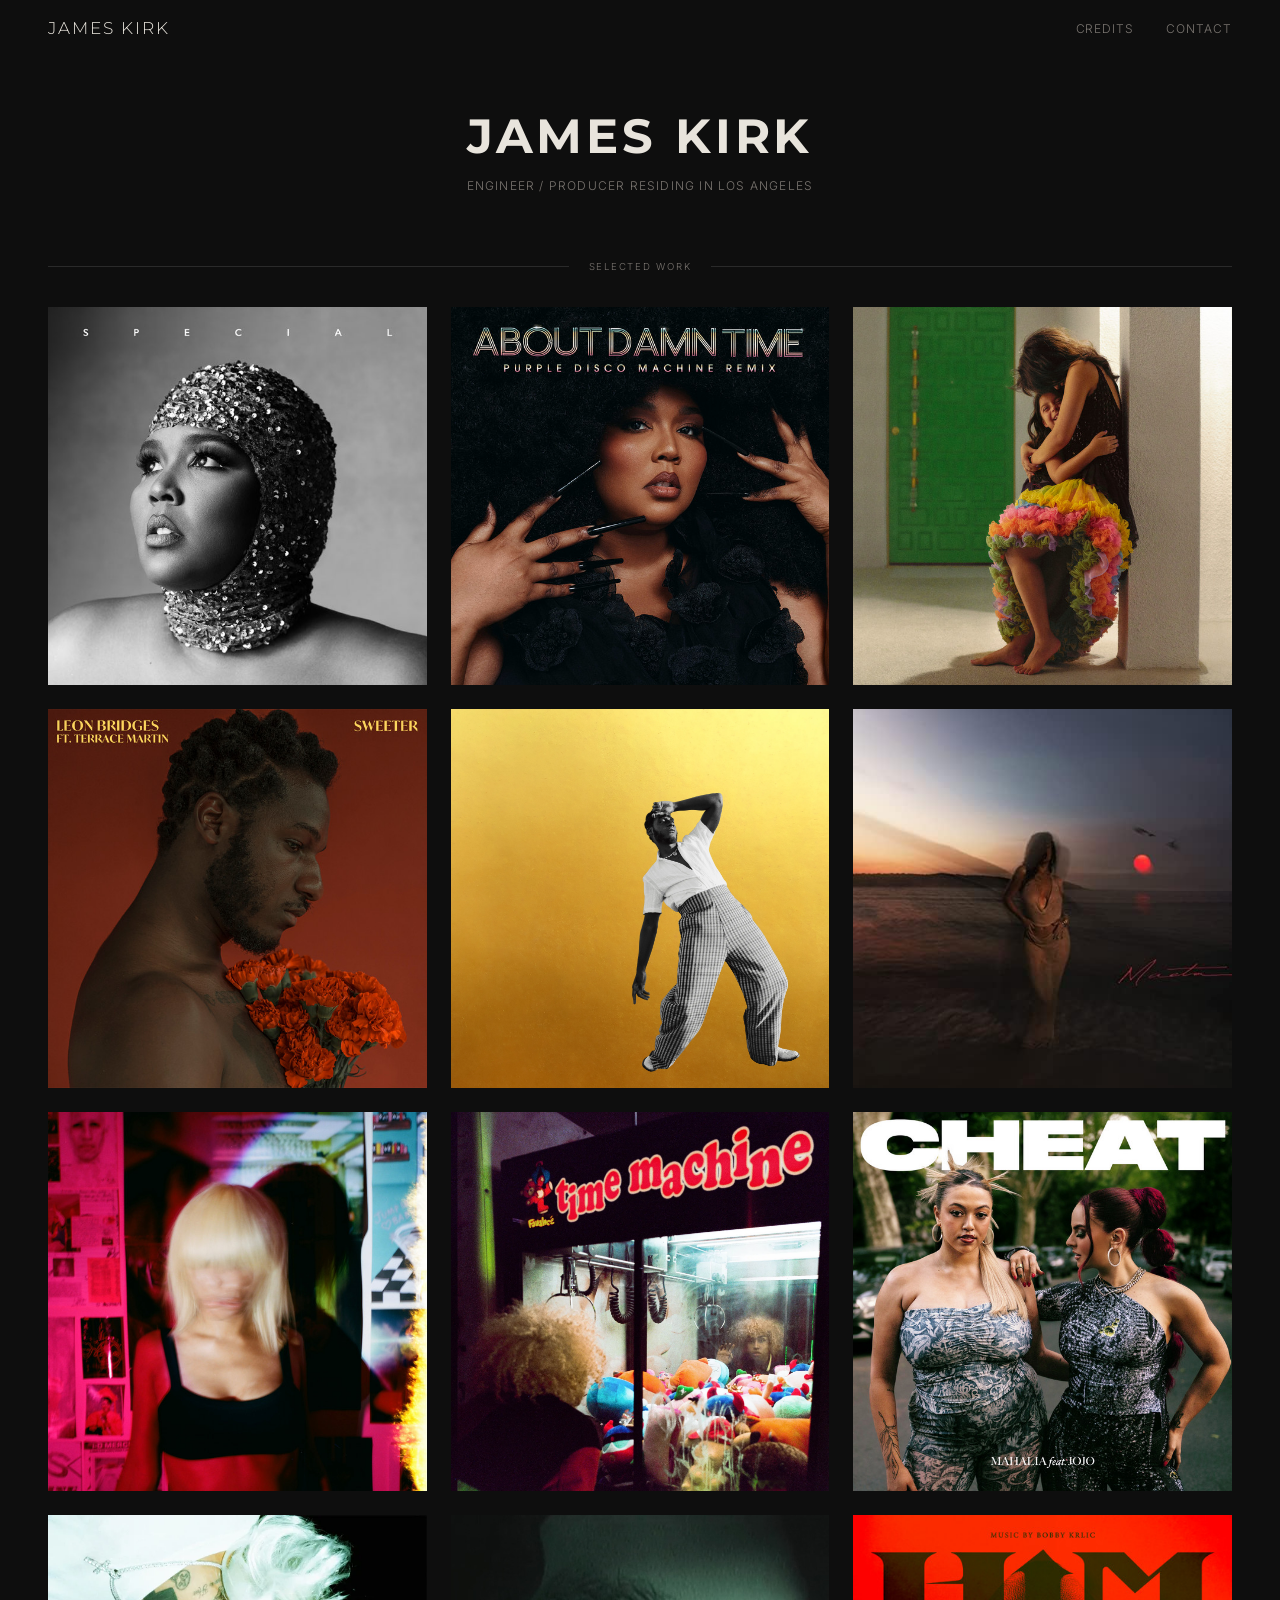
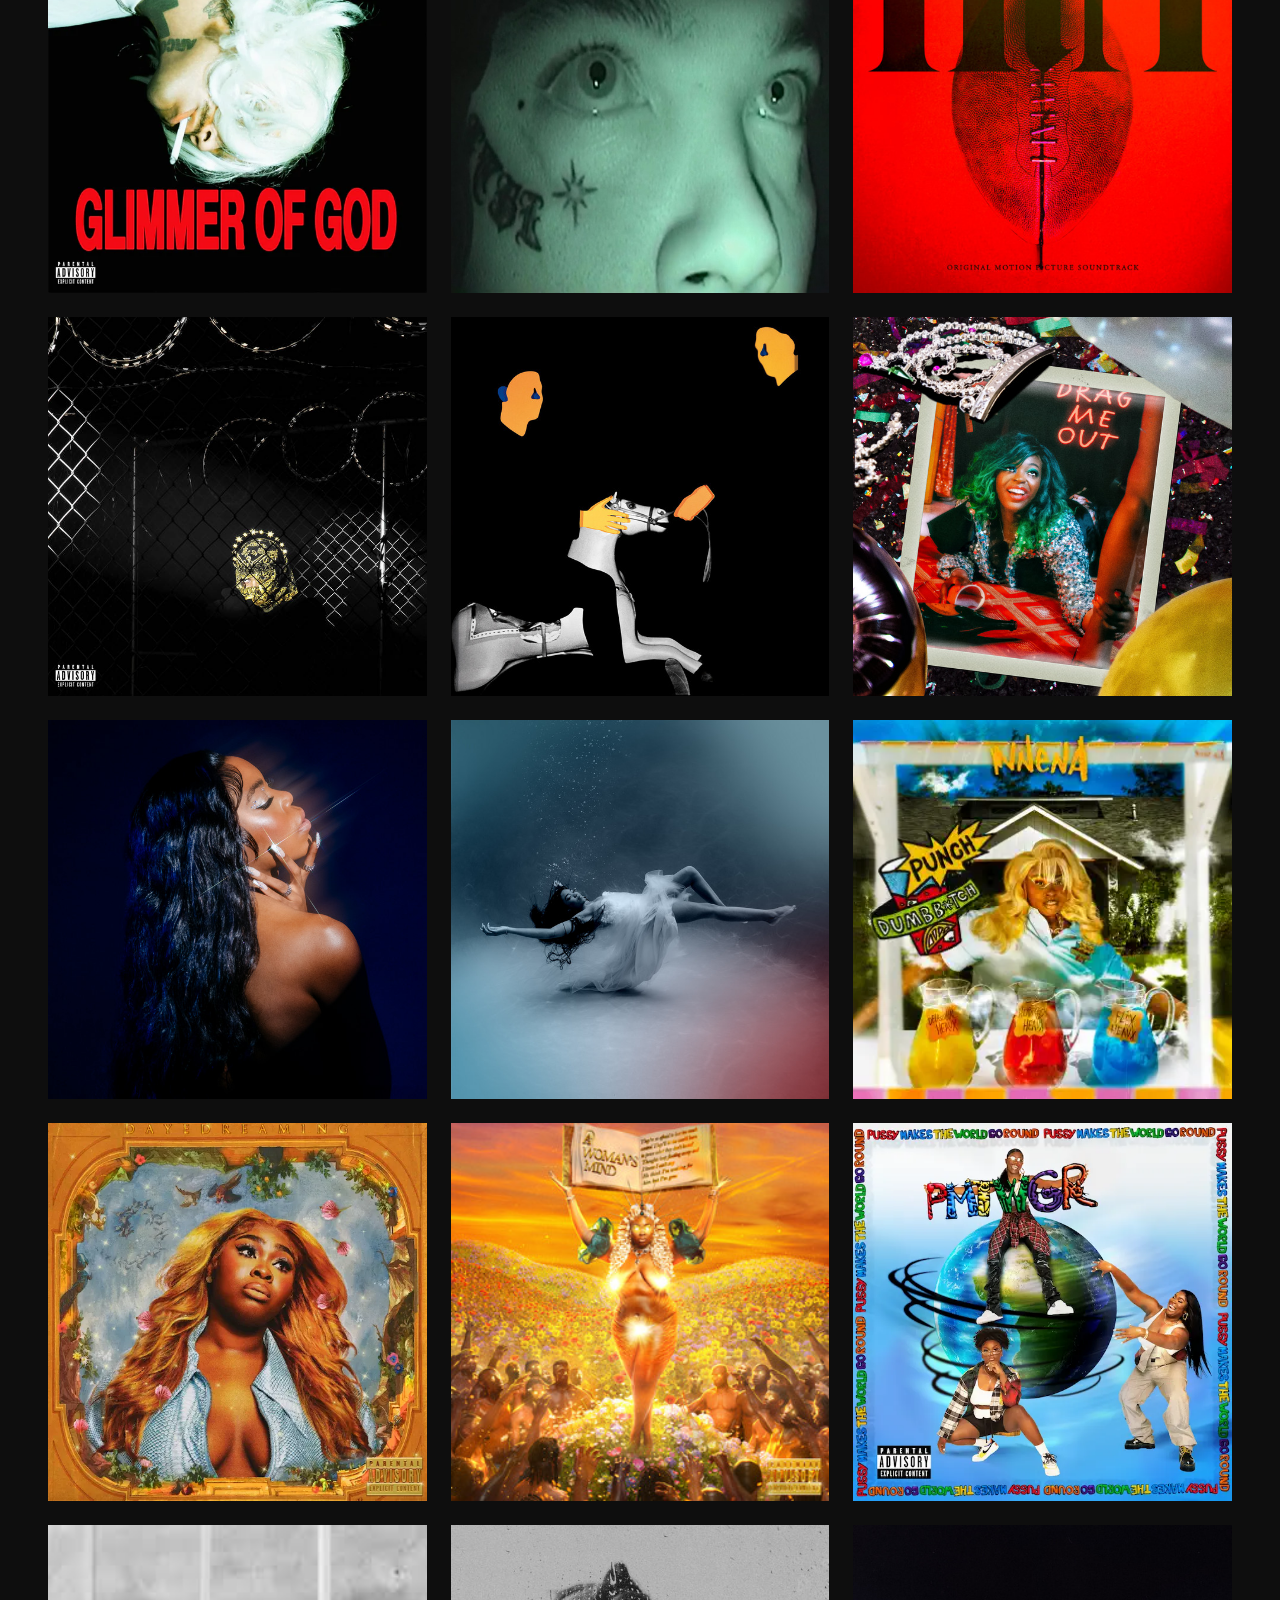
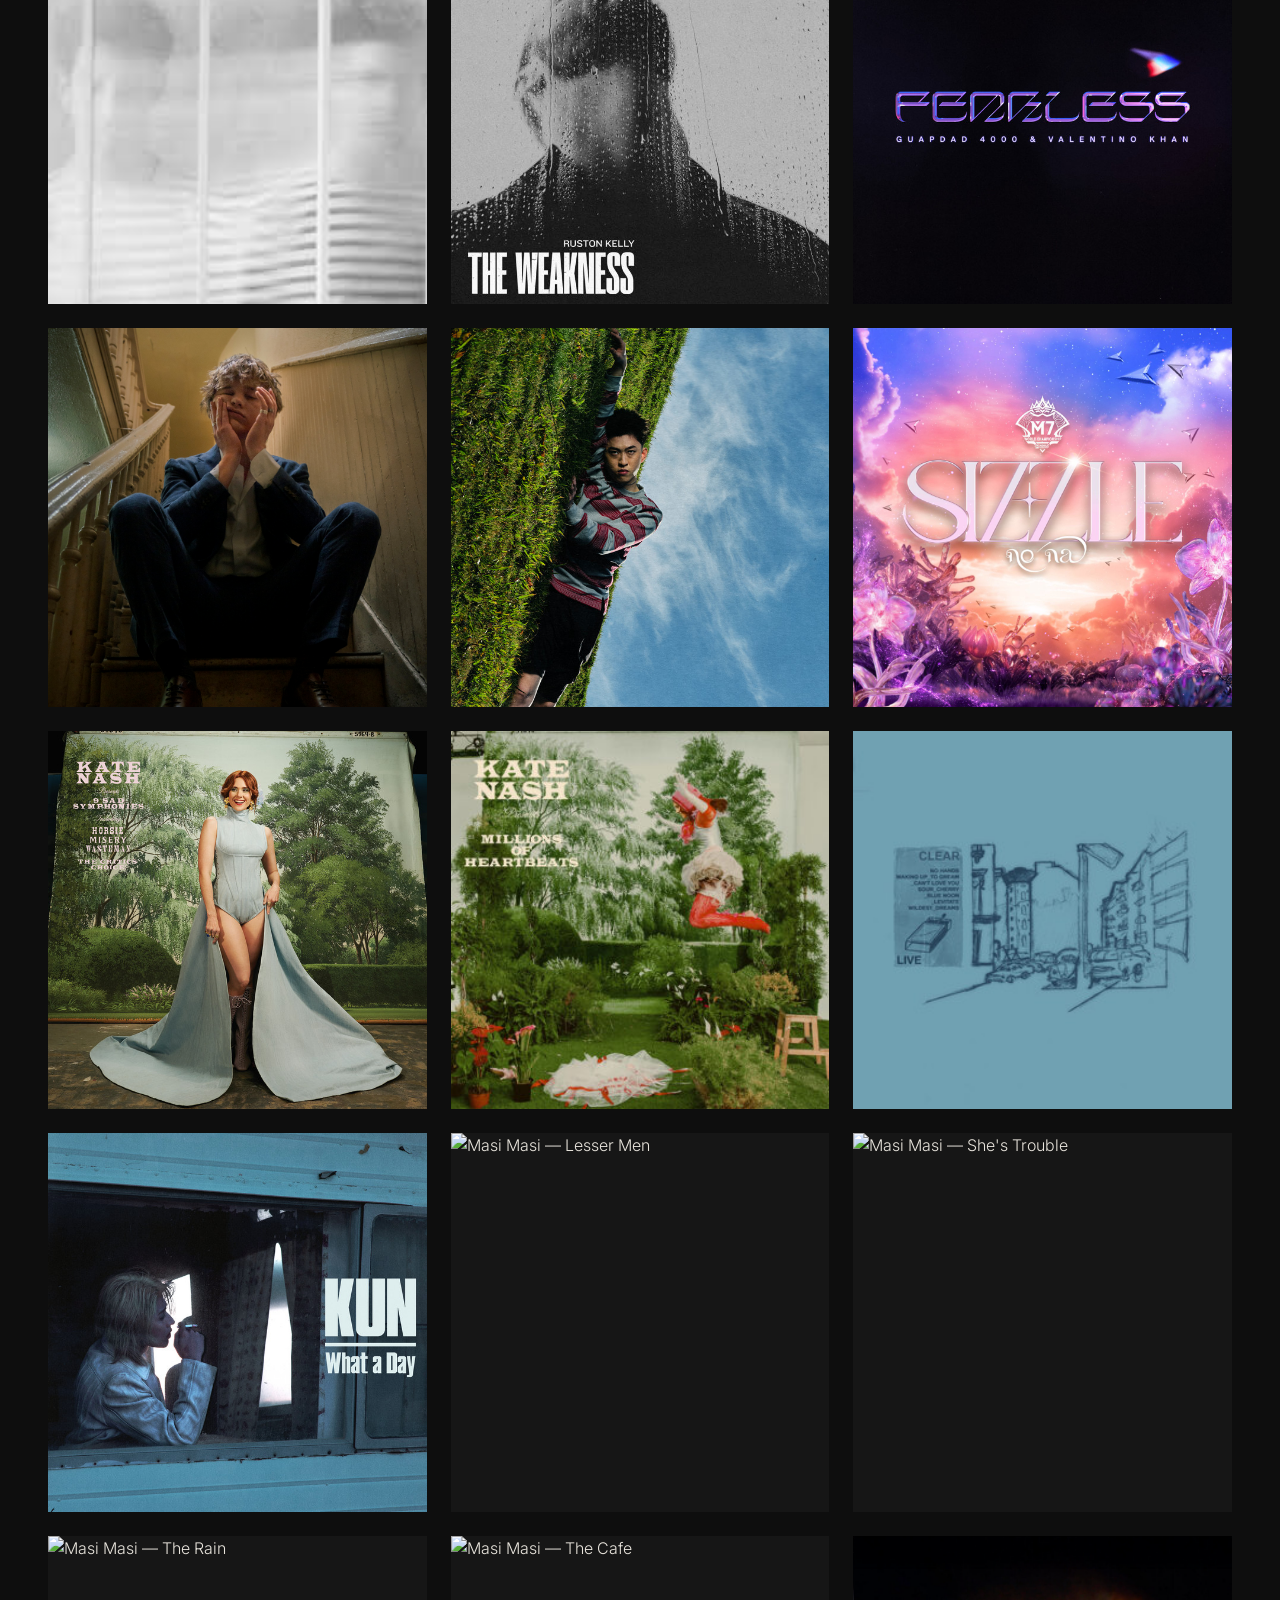
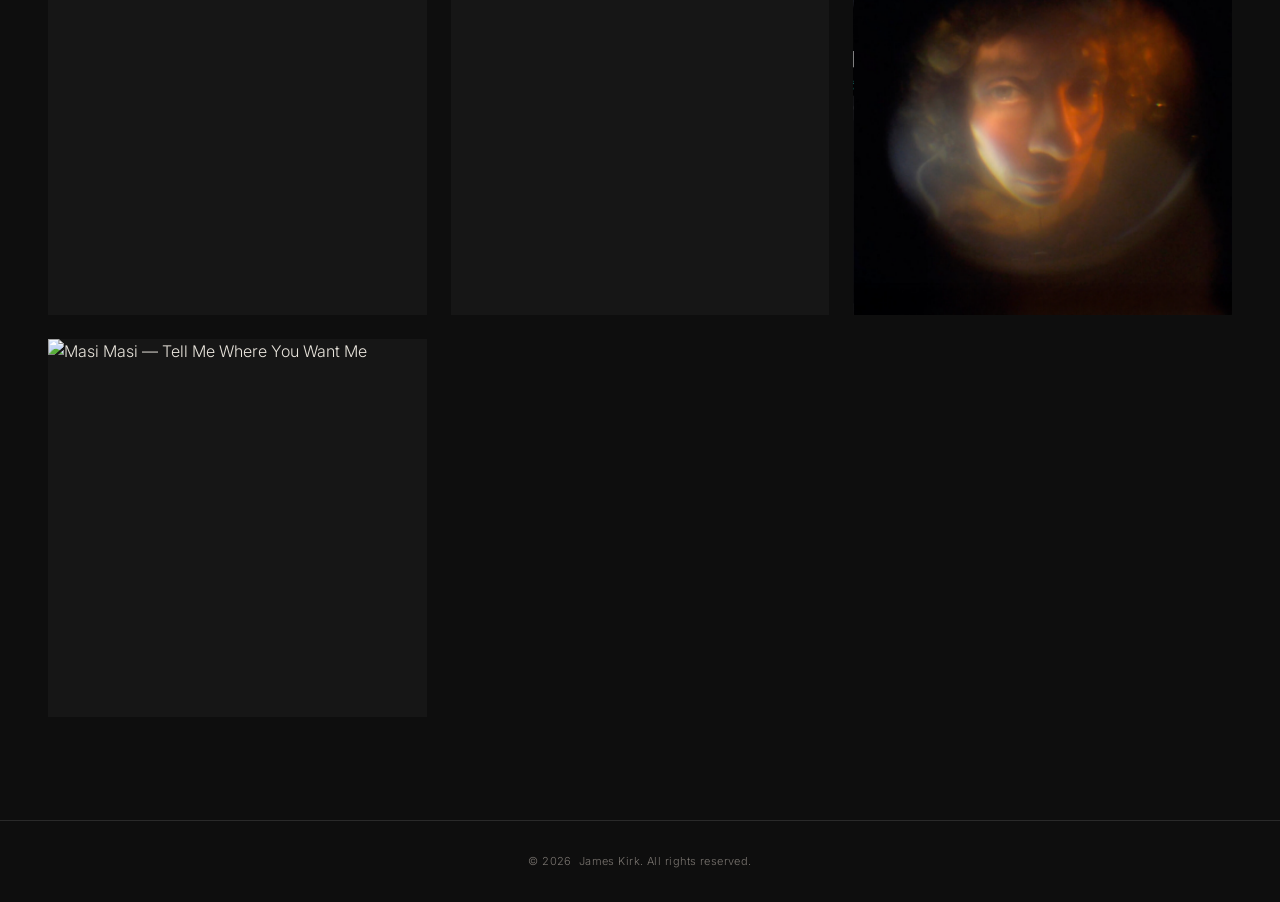
==== index.html @ d3c46eae "Add files via upload" ====
<!DOCTYPE html>
<html lang="en">
<head>
  <meta charset="UTF-8" />
  <meta name="viewport" content="width=device-width, initial-scale=1.0" />
  <title>James Kirk — Audio Engineer</title>
  <meta name="description" content="Mixing, mastering, and production credits." />

  <!-- Preconnect to Google Fonts -->
  <link rel="preconnect" href="https://fonts.googleapis.com" />
  <link rel="preconnect" href="https://fonts.gstatic.com" crossorigin />

  <!-- Web fonts: Cormorant Garamond (display) + Inter (UI) -->
  <link
    href="https://fonts.googleapis.com/css2?family=Cormorant+Garamond:ital,wght@0,300;0,400;1,300;1,400&family=Inter:wght@300;400&family=Montserrat:wght@300;700&display=swap"
    rel="stylesheet"
  />

  <!-- Critical above-the-fold CSS inlined -->
  <style>
    :root {
      --color-bg: #0e0e0e;
      --color-surface: #161616;
      --color-border: #2a2a2a;
      --color-text: #e8e4dc;
      --color-muted: #7a7570;
      --color-accent: #6e7f80;
      --font-display: 'Cormorant Garamond', Georgia, serif;
      --font-ui: 'Inter', system-ui, sans-serif;
      --nav-h: 56px;
    }
    *, *::before, *::after { box-sizing: border-box; margin: 0; padding: 0; }
    html { -webkit-text-size-adjust: 100%; }
    body {
      background: var(--color-bg);
      color: var(--color-text);
      font-family: var(--font-ui);
      font-weight: 300;
      overflow-x: hidden;
    }
    .site-nav {
      position: fixed; top: 0; left: 0; right: 0; z-index: 100;
      height: var(--nav-h);
      display: flex; align-items: center; justify-content: space-between;
      padding: 0 clamp(1.25rem, 5vw, 3rem);
      background: transparent;
      transition: transform 0.3s ease, background 0.3s ease;
    }
    .nav__name {
      font-family: 'Montserrat', system-ui, sans-serif; font-weight: 300;
      font-size: 1.05rem; letter-spacing: 0.12em; text-transform: uppercase;
      color: var(--color-text); text-decoration: none;
    }
    .site-hero {
      display: flex; flex-direction: column;
      align-items: center; justify-content: center;
      padding: calc(var(--nav-h) + 3.5rem) clamp(1.25rem, 5vw, 3rem) 3.5rem;
      text-align: center;
    }
    .site-hero__name {
      font-family: 'Montserrat', system-ui, sans-serif; font-weight: 700;
      font-size: clamp(1.6rem, 4.5vw, 3rem);
      letter-spacing: 0.08em; text-align: center; line-height: 1;
      text-transform: uppercase;
    }
  </style>

  <link rel="stylesheet" href="style.css?v=3" />
</head>
<body>

  <!-- ======================================================
       NAVIGATION
       ====================================================== -->
  <nav class="site-nav" id="site-nav" aria-label="Main navigation">
    <a href="index.html" class="nav__name" aria-label="Home">James Kirk</a>
    <ul class="nav__links" role="list">
      <li><a href="#credits">Credits</a></li>
      <li><a href="contact.html">Contact</a></li>
    </ul>
  </nav>

  <!-- ======================================================
       HERO
       ====================================================== -->
  <header class="site-hero" aria-label="Site header">
    <div class="site-hero__inner">
      <h1 class="site-hero__name">James Kirk</h1>
      <p class="site-hero__tagline">Engineer / Producer Residing in Los Angeles</p>
    </div>
  </header>

  <!-- ======================================================
       CREDITS
       ====================================================== -->
  <main>
    <section class="credits-section" id="credits" aria-label="Credits">
      <p class="credits-section__label" aria-hidden="true">Selected Work</p>
      <div
        class="credits-grid"
        id="credits-grid"
        role="list"
        aria-label="Credit cards"
      ></div>
    </section>
  </main>

  <!-- ======================================================
       MOBILE MODAL
       ====================================================== -->
  <div
    class="credit-modal"
    id="credit-modal"
    role="dialog"
    aria-modal="true"
    aria-hidden="true"
    aria-labelledby="modal-album"
  >
    <div class="credit-modal__backdrop" data-modal-close></div>
    <div class="credit-modal__panel" role="document">
      <button
        type="button"
        class="credit-modal__close"
        data-modal-close
        aria-label="Close"
      >
        <svg viewBox="0 0 24 24" width="18" height="18" aria-hidden="true" focusable="false">
          <path d="M6 6l12 12M18 6L6 18" stroke="currentColor" stroke-width="1.5" stroke-linecap="round" fill="none"/>
        </svg>
      </button>
      <div class="credit-modal__art" id="modal-art"></div>
      <div class="credit-modal__content">
        <p class="credit-modal__artist" id="modal-artist"></p>
        <p class="credit-modal__album" id="modal-album"></p>
        <p class="credit-modal__role" id="modal-role"></p>
        <div class="credit-modal__songs-wrap" id="modal-songs-wrap">
          <ul class="credit-modal__songs" id="modal-songs"></ul>
        </div>
        <div class="credit-modal__spotify-wrap" id="modal-spotify-wrap"></div>
      </div>
    </div>
  </div>

  <!-- ======================================================
       FOOTER
       ====================================================== -->
  <footer class="site-footer" aria-label="Site footer">
    <p>
      <span id="footer-year"></span>
      &nbsp;James Kirk. All rights reserved.
    </p>
  </footer>

  <!-- ======================================================
       SCRIPTS
       ====================================================== -->
  <script type="module">
    import { CREDITS } from './credits.js';

    // ---- Group credits by artwork (same image = same album) ----
    const groups = new Map();
    CREDITS.forEach((credit, idx) => {
      const key = credit.artworkSrc || `__solo__${idx}`;
      if (!groups.has(key)) {
        groups.set(key, {
          artist: credit.artist,
          album: credit.album,
          artworkSrc: credit.artworkSrc,
          year: credit.year,
          spotifyUrl: credit.spotifyUrl || null,
          songs: []
        });
      }
      groups.get(key).songs.push({ title: credit.title, role: credit.role });
    });

    // ---- Render one card per group ----
    const grid = document.getElementById('credits-grid');
    const VISIBLE_SONGS = 5;
    const SONG_LINE_PX = 0.6 * 1.9 * 16; // ~18.24px per song line
    let cardIndex = 0;

    groups.forEach((group) => {
      const card = document.createElement('article');
      card.className = 'credit-card';
      card.setAttribute('role', 'listitem');
      card.style.transitionDelay = `${cardIndex * 40}ms`;
      cardIndex++;

      const roles = [...new Set(group.songs.map(s => s.role))].join(', ');
      const uniqueTitles = group.songs.filter((s, i, arr) =>
        arr.findIndex(x => x.title === s.title) === i
      );
      const isSingle = uniqueTitles.length === 1;

      const artworkHtml = group.artworkSrc
        ? `<img src="${group.artworkSrc}"
               alt="${group.artist} — ${group.album}"
               width="600" height="600" loading="lazy" />`
        : `<div class="credit-card__artwork-placeholder"
               role="img"
               aria-label="${group.artist} — ${group.album} placeholder"></div>`;

      const scrollDist = Math.max(0, (uniqueTitles.length - VISIBLE_SONGS) * SONG_LINE_PX);
      const scrollDur  = Math.max(3, uniqueTitles.length * 0.9).toFixed(1);

      const songListHtml = !isSingle
        ? `<div class="credit-card__songs-wrap">
             <ul class="credit-card__songs" style="--song-scroll-dist:${scrollDist.toFixed(1)}px;--song-scroll-dur:${scrollDur}s">
               ${uniqueTitles.map(s => `<li class="credit-card__song">${s.title}</li>`).join('')}
             </ul>
           </div>`
        : '';

      const overlayLabel = isSingle ? group.songs[0].title : group.album;

      const spotifyBtn = group.spotifyUrl
        ? `<a class="credit-card__spotify"
              href="${group.spotifyUrl}"
              target="_blank"
              rel="noopener noreferrer"
              aria-label="Listen on Spotify"
              onclick="event.stopPropagation()">
             <svg viewBox="0 0 24 24" aria-hidden="true" focusable="false">
               <path d="M12 0C5.373 0 0 5.373 0 12s5.373 12 12 12 12-5.373 12-12S18.627 0 12 0zm5.519 17.308a.75.75 0 01-1.032.25c-2.828-1.728-6.39-2.118-10.585-1.16a.75.75 0 11-.334-1.463c4.59-1.048 8.53-.597 11.7 1.342a.75.75 0 01.251 1.031zm1.473-3.276a.937.937 0 01-1.29.308c-3.236-1.99-8.167-2.566-11.99-1.405a.937.937 0 01-.543-1.794c4.37-1.325 9.8-.682 13.515 1.6a.937.937 0 01.308 1.29zm.127-3.408c-3.88-2.304-10.28-2.516-13.99-1.39a1.125 1.125 0 01-.652-2.152c4.252-1.29 11.32-1.04 15.789 1.608a1.125 1.125 0 01-1.147 1.934z"/>
             </svg>
           </a>`
        : '';

      card.innerHTML = `
        <div class="credit-card__artwork-wrap">
          ${artworkHtml}
          <div class="credit-card__overlay">
            <div class="credit-card__overlay-inner">
              <p class="credit-card__artist">${group.artist}</p>
              <p class="credit-card__album">${overlayLabel}</p>
              <p class="credit-card__role">${roles}</p>
              ${songListHtml}
            </div>
            ${spotifyBtn}
          </div>
        </div>
      `;

      // Click handler: always opens modal (desktop + mobile)
      card.addEventListener('click', (e) => {
        if (e.target.closest('.credit-card__spotify')) return;
        openModal({
          artist: group.artist,
          album: overlayLabel,
          role: roles,
          artworkSrc: group.artworkSrc,
          spotifyUrl: group.spotifyUrl,
          songs: isSingle ? [] : uniqueTitles.map(s => s.title)
        });
      });

      grid.appendChild(card);
    });


    // ---- Mobile modal logic ----
    const modal = document.getElementById('credit-modal');
    const modalArt = document.getElementById('modal-art');
    const modalArtist = document.getElementById('modal-artist');
    const modalAlbum = document.getElementById('modal-album');
    const modalRole = document.getElementById('modal-role');
    const modalSpotifyWrap = document.getElementById('modal-spotify-wrap');

    const modalSongsWrap = document.getElementById('modal-songs-wrap');
    const modalSongs = document.getElementById('modal-songs');

    function openModal({ artist, album, role, artworkSrc, spotifyUrl, songs }) {
      modalArt.style.backgroundImage = artworkSrc ? `url("${artworkSrc}")` : 'none';
      modalArtist.textContent = artist;
      modalAlbum.textContent = album;
      modalRole.textContent = role;
      if (songs && songs.length > 0) {
        modalSongs.innerHTML = songs.map(t => `<li class="credit-modal__song">${t}</li>`).join('');
        modalSongsWrap.style.display = 'block';
        modalSongsWrap.scrollTop = 0;
        modalSongsWrap.classList.remove('is-scrolled-end');
      } else {
        modalSongs.innerHTML = '';
        modalSongsWrap.style.display = 'none';
      }
      modalSpotifyWrap.innerHTML = spotifyUrl
        ? `<a class="credit-modal__spotify"
              href="${spotifyUrl}"
              target="_blank"
              rel="noopener noreferrer"
              aria-label="Listen on Spotify">
             <svg viewBox="0 0 24 24" aria-hidden="true" focusable="false">
               <path d="M12 0C5.373 0 0 5.373 0 12s5.373 12 12 12 12-5.373 12-12S18.627 0 12 0zm5.519 17.308a.75.75 0 01-1.032.25c-2.828-1.728-6.39-2.118-10.585-1.16a.75.75 0 11-.334-1.463c4.59-1.048 8.53-.597 11.7 1.342a.75.75 0 01.251 1.031zm1.473-3.276a.937.937 0 01-1.29.308c-3.236-1.99-8.167-2.566-11.99-1.405a.937.937 0 01-.543-1.794c4.37-1.325 9.8-.682 13.515 1.6a.937.937 0 01.308 1.29zm.127-3.408c-3.88-2.304-10.28-2.516-13.99-1.39a1.125 1.125 0 01-.652-2.152c4.252-1.29 11.32-1.04 15.789 1.608a1.125 1.125 0 01-1.147 1.934z"/>
             </svg>
             <span>Listen on Spotify</span>
           </a>`
        : '';
      modal.classList.add('is-open');
      modal.setAttribute('aria-hidden', 'false');
      document.body.style.overflow = 'hidden';
    }

    function closeModal() {
      modal.classList.remove('is-open');
      modal.setAttribute('aria-hidden', 'true');
      document.body.style.overflow = '';
    }

    modal.addEventListener('click', (e) => {
      if (e.target.closest('[data-modal-close]')) closeModal();
    });

    document.addEventListener('keydown', (e) => {
      if (e.key === 'Escape' && modal.classList.contains('is-open')) closeModal();
    });

    // Fade out scroll hint when list is fully scrolled
    modalSongsWrap.addEventListener('scroll', () => {
      const atEnd = modalSongsWrap.scrollHeight - modalSongsWrap.scrollTop <= modalSongsWrap.clientHeight + 2;
      modalSongsWrap.classList.toggle('is-scrolled-end', atEnd);
    });

    // ---- IntersectionObserver fade-in ----
    const observer = new IntersectionObserver(
      (entries) => {
        entries.forEach((entry) => {
          if (entry.isIntersecting) {
            entry.target.classList.add('is-visible');
            observer.unobserve(entry.target);
          }
        });
      },
      { threshold: 0.1, rootMargin: '0px 0px -40px 0px' }
    );

    document.querySelectorAll('.credit-card').forEach((card) => {
      observer.observe(card);
    });

    // ---- Sticky nav: hide on scroll down, show on scroll up ----
    const nav = document.getElementById('site-nav');
    let lastY = 0;
    let ticking = false;

    window.addEventListener('scroll', () => {
      if (!ticking) {
        requestAnimationFrame(() => {
          const y = window.scrollY;
          if (y > lastY && y > 80) {
            nav.classList.add('nav--hidden');
          } else {
            nav.classList.remove('nav--hidden');
          }
          nav.classList.toggle('nav--scrolled', y > 20);
          lastY = y;
          ticking = false;
        });
        ticking = true;
      }
    }, { passive: true });

    // ---- Footer year ----
    document.getElementById('footer-year').textContent =
      '\u00A9\u00A0' + new Date().getFullYear();
  </script>

</body>
</html>
---- style.css ----
/* ============================================================
   TOKENS
   ============================================================ */
:root {
  --color-bg:       #0e0e0e;
  --color-surface:  #161616;
  --color-border:   #2a2a2a;
  --color-text:     #e8e4dc;
  --color-muted:    #7a7570;
  --color-accent:   #6e7f80;

  --font-display: 'Cormorant Garamond', Georgia, serif;
  --font-ui:      'Inter', system-ui, sans-serif;
  --font-name:    'Montserrat', system-ui, sans-serif;

  --nav-h: 56px;
  --grid-gap: 24px;
  --section-pad: clamp(4rem, 8vw, 7rem);
}

/* ============================================================
   RESET & BASE
   ============================================================ */
*, *::before, *::after {
  box-sizing: border-box;
  margin: 0;
  padding: 0;
}

html {
  scroll-behavior: smooth;
  -webkit-text-size-adjust: 100%;
}

body {
  background: var(--color-bg);
  color: var(--color-text);
  font-family: var(--font-ui);
  font-weight: 300;
  font-size: 16px;
  line-height: 1.6;
  min-height: 100dvh;
  overflow-x: hidden;
}

img {
  display: block;
  max-width: 100%;
}

a {
  color: inherit;
  text-decoration: none;
}

/* ============================================================
   NAV
   ============================================================ */
.site-nav {
  position: fixed;
  top: 0;
  left: 0;
  right: 0;
  z-index: 100;
  height: var(--nav-h);
  display: flex;
  align-items: center;
  justify-content: space-between;
  padding: 0 clamp(1.25rem, 5vw, 3rem);
  background: transparent;
  transition: transform 0.3s ease, background 0.3s ease;
  will-change: transform;
}

.site-nav.nav--hidden {
  transform: translateY(-100%);
}

.site-nav.nav--scrolled {
  background: rgba(14, 14, 14, 0.92);
  backdrop-filter: blur(12px);
  -webkit-backdrop-filter: blur(12px);
  border-bottom: 1px solid var(--color-border);
}

.nav__name {
  font-family: var(--font-name);
  font-weight: 300;
  font-size: 1.05rem;
  letter-spacing: 0.12em;
  text-transform: uppercase;
  color: var(--color-text);
  transition: color 0.2s;
}

.nav__name:hover,
.nav__name:focus-visible {
  color: var(--color-accent);
}

.nav__links {
  display: flex;
  gap: 2rem;
  list-style: none;
}

.nav__links a {
  font-family: var(--font-ui);
  font-weight: 300;
  font-size: 0.75rem;
  letter-spacing: 0.08em;
  text-transform: uppercase;
  color: var(--color-muted);
  transition: color 0.2s;
}

.nav__links a:hover,
.nav__links a:focus-visible {
  color: var(--color-accent);
}

.nav__links a:focus-visible {
  outline: 1px solid var(--color-accent);
  outline-offset: 4px;
  border-radius: 2px;
}

/* ============================================================
   HERO
   ============================================================ */
.site-hero {
  display: flex;
  flex-direction: column;
  align-items: center;
  justify-content: center;
  padding: calc(var(--nav-h) + 3.5rem) clamp(1.25rem, 5vw, 3rem) 3.5rem;
  text-align: center;
}

.site-hero__inner {
  display: flex;
  flex-direction: column;
  align-items: center;
  gap: 1rem;
}

.site-hero__name {
  font-family: var(--font-name);
  font-weight: 700;
  font-size: clamp(1.6rem, 4.5vw, 3rem);
  letter-spacing: 0.08em;
  text-align: center;
  color: var(--color-text);
  line-height: 1;
  text-transform: uppercase;
}

.site-hero__tagline {
  font-family: var(--font-ui);
  font-weight: 300;
  font-size: 0.75rem;
  letter-spacing: 0.1em;
  color: var(--color-muted);
  text-transform: uppercase;
}

/* ============================================================
   CREDITS SECTION
   ============================================================ */
.credits-section {
  padding: 0 clamp(1.25rem, 5vw, 3rem) var(--section-pad);
}

.credits-section__label {
  font-family: var(--font-ui);
  font-weight: 300;
  font-size: 0.6rem;
  letter-spacing: 0.18em;
  text-transform: uppercase;
  color: var(--color-muted);
  margin-bottom: 2rem;
  padding-top: 0.5rem;
  display: flex;
  align-items: center;
  gap: 1.25rem;
}

.credits-section__label::before,
.credits-section__label::after {
  content: '';
  flex: 1;
  height: 1px;
  background: var(--color-border);
}

.credits-grid {
  display: grid;
  grid-template-columns: repeat(3, 1fr);
  gap: var(--grid-gap);
}

/* Mobile: clean artwork-only grid (modal handles details) */
@media (max-width: 768px) {
  .credits-grid {
    gap: 6px;
  }

  /* Suppress all on-card overlay text & hover effects on mobile */
  .credit-card__overlay,
  .credit-card.is-active .credit-card__overlay,
  .credit-card:hover .credit-card__overlay {
    display: none !important;
    opacity: 0 !important;
  }

  .credit-card:hover .credit-card__artwork-wrap img,
  .credit-card.is-active .credit-card__artwork-wrap img,
  .credit-card:hover .credit-card__artwork-placeholder,
  .credit-card.is-active .credit-card__artwork-placeholder {
    filter: none !important;
    transform: none !important;
  }
}

/* ============================================================
   CREDIT CARD
   ============================================================ */
.credit-card {
  opacity: 0;
  transform: translateY(16px);
  transition: opacity 0.5s ease, transform 0.5s ease;
  cursor: pointer;
}

.credit-card.is-visible {
  opacity: 1;
  transform: none;
}

.credit-card__artwork-wrap {
  position: relative;
  aspect-ratio: 1 / 1;
  overflow: hidden;
  background: var(--color-surface);
}

.credit-card__artwork-wrap img,
.credit-card__artwork-placeholder {
  width: 100%;
  height: 100%;
  object-fit: cover;
  display: block;
  transition: filter 0.4s ease, transform 0.4s ease;
}

.credit-card__artwork-placeholder {
  background: var(--color-surface);
}

.credit-card:hover .credit-card__artwork-wrap img,
.credit-card:hover .credit-card__artwork-placeholder {
  filter: blur(6px) brightness(0.3);
  transform: scale(1.04);
}


/* Overlay */
.credit-card__overlay {
  position: absolute;
  inset: 0;
  display: flex;
  align-items: center;
  justify-content: center;
  padding: 1.25rem;
  opacity: 0;
  transition: opacity 0.35s ease;
}

.credit-card:hover .credit-card__overlay {
  opacity: 1;
}


.credit-card__overlay-inner {
  text-align: center;
  width: 100%;
}

.credit-card__artist {
  font-family: var(--font-ui);
  font-weight: 400;
  font-size: 0.65rem;
  letter-spacing: 0.14em;
  text-transform: uppercase;
  color: var(--color-text);
  line-height: 1.3;
}

.credit-card__album {
  font-family: var(--font-display);
  font-style: italic;
  font-weight: 400;
  font-size: 1.1rem;
  color: var(--color-text);
  line-height: 1.25;
  margin-top: 0.3rem;
}

.credit-card__role {
  font-family: var(--font-ui);
  font-weight: 300;
  font-size: 0.6rem;
  color: var(--color-accent);
  letter-spacing: 0.08em;
  margin-top: 0.5rem;
  text-transform: uppercase;
}

.credit-card__songs-wrap {
  display: none;
}


.credit-card__songs {
  list-style: none;
  padding: 0;
  margin: 0;
}

.credit-card.is-active .credit-card__songs {
  animation: scroll-songs var(--song-scroll-dur, 3s) ease-in-out infinite;
  animation-delay: 0.6s;
}

@keyframes scroll-songs {
  0%, 15%  { transform: translateY(0); }
  45%, 55% { transform: translateY(calc(-1 * var(--song-scroll-dist, 0px))); }
  85%, 100% { transform: translateY(0); }
}

.credit-card__song {
  font-family: var(--font-ui);
  font-weight: 300;
  font-size: 0.6rem;
  color: var(--color-muted);
  line-height: 1.9;
  letter-spacing: 0.02em;
  white-space: nowrap;
  overflow: hidden;
  text-overflow: ellipsis;
}

/* ============================================================
   SPOTIFY BUTTON
   ============================================================ */
.credit-card__spotify {
  position: absolute;
  bottom: 0.6rem;
  left: 50%;
  transform: translateX(-50%);
  display: inline-flex;
  align-items: center;
  justify-content: center;
  width: 28px;
  height: 28px;
  border-radius: 50%;
  background: rgba(255,255,255,0.08);
  transition: background 0.2s, transform 0.2s;
  z-index: 1;
}

.credit-card__spotify svg {
  width: 14px;
  height: 14px;
  fill: var(--color-accent);
  transition: fill 0.2s;
}

.credit-card__spotify:hover {
  background: rgba(255,255,255,0.16);
  transform: translateX(-50%) scale(1.15);
}

.credit-card__spotify:hover svg {
  fill: #1DB954;
}

@media (max-width: 540px) {
  .credit-card__spotify {
    width: 16px;
    height: 16px;
    bottom: 0.3rem;
  }
  .credit-card__spotify svg {
    width: 8px;
    height: 8px;
  }
}

/* ============================================================
   CONTACT PAGE
   ============================================================ */
.contact-wrap {
  min-height: 100dvh;
  display: flex;
  flex-direction: column;
  align-items: center;
  justify-content: center;
  padding: calc(var(--nav-h) + 3rem) clamp(1.25rem, 5vw, 3rem) 4rem;
  text-align: center;
  gap: 0;
}

.contact-heading {
  font-family: var(--font-name);
  font-weight: 400;
  font-size: clamp(1.6rem, 4vw, 2rem);
  letter-spacing: 0.06em;
  color: var(--color-text);
  line-height: 1.15;
}

.contact-tagline {
  font-family: var(--font-ui);
  font-weight: 300;
  font-size: 0.9rem;
  color: var(--color-muted);
  margin-top: 1.25rem;
  letter-spacing: 0.01em;
}

.contact-email {
  font-family: var(--font-display);
  font-weight: 300;
  font-size: clamp(1.1rem, 2.5vw, 1.4rem);
  color: var(--color-text);
  border-bottom: 1px solid transparent;
  transition: color 0.2s, border-color 0.2s;
  margin-top: 2rem;
  display: inline-block;
  padding-bottom: 2px;
}

.contact-email:hover,
.contact-email:focus-visible {
  color: var(--color-accent);
  border-bottom-color: var(--color-accent);
}

.contact-email:focus-visible {
  outline: 1px solid var(--color-accent);
  outline-offset: 6px;
  border-radius: 2px;
}

.contact-instagram {
  margin-top: 3.5rem;
  display: flex;
  flex-direction: column;
  align-items: center;
  gap: 0.85rem;
}

.contact-instagram__img {
  width: 120px;
  height: 120px;
  border-radius: 18px;
  object-fit: cover;
  background: var(--color-surface);
  border: 1px solid var(--color-border);
  transition: border-color 0.2s, opacity 0.2s;
  display: block;
}

.contact-instagram__img-placeholder {
  width: 120px;
  height: 120px;
  border-radius: 18px;
  background: var(--color-surface);
  border: 1px solid var(--color-border);
}

.contact-instagram__link {
  font-family: var(--font-display);
  font-weight: 300;
  font-size: 1rem;
  color: var(--color-muted);
  letter-spacing: 0.03em;
  transition: color 0.2s;
  display: inline-flex;
  align-items: center;
  gap: 0.4rem;
}

.contact-instagram__link:hover,
.contact-instagram__link:focus-visible {
  color: var(--color-accent);
}

.contact-instagram__link:focus-visible {
  outline: 1px solid var(--color-accent);
  outline-offset: 4px;
  border-radius: 2px;
}

.contact-instagram:hover .contact-instagram__img,
.contact-instagram:focus-within .contact-instagram__img {
  border-color: var(--color-accent);
  opacity: 0.85;
}

/* ============================================================
   MOBILE CREDIT MODAL
   ============================================================ */
.credit-modal {
  position: fixed;
  inset: 0;
  z-index: 200;
  display: flex;
  align-items: center;
  justify-content: center;
  opacity: 0;
  pointer-events: none;
  transition: opacity 0.28s ease;
}

.credit-modal.is-open {
  opacity: 1;
  pointer-events: auto;
}

.credit-modal__backdrop {
  position: absolute;
  inset: 0;
  background: rgba(0, 0, 0, 0.7);
  backdrop-filter: blur(4px);
  -webkit-backdrop-filter: blur(4px);
}

.credit-modal__panel {
  position: relative;
  width: min(92vw, 440px);
  aspect-ratio: 1 / 1;
  max-height: 88vh;
  overflow: hidden;
  border-radius: 4px;
  background: var(--color-surface);
  transform: scale(0.96);
  transition: transform 0.28s ease;
  box-shadow: 0 20px 60px rgba(0, 0, 0, 0.5);
}

.credit-modal.is-open .credit-modal__panel {
  transform: scale(1);
}

.credit-modal__art {
  position: absolute;
  inset: 0;
  background-size: cover;
  background-position: center;
  filter: blur(14px) brightness(0.35);
  transform: scale(1.1);
}

.credit-modal__art::after {
  content: '';
  position: absolute;
  inset: 0;
  background: rgba(14, 14, 14, 0.35);
}

.credit-modal__content {
  position: relative;
  z-index: 2;
  height: 100%;
  display: flex;
  flex-direction: column;
  align-items: center;
  justify-content: center;
  text-align: center;
  padding: 2rem 1.5rem;
  gap: 0.6rem;
}

.credit-modal__artist {
  font-family: var(--font-ui);
  font-weight: 400;
  font-size: 0.75rem;
  letter-spacing: 0.18em;
  text-transform: uppercase;
  color: var(--color-text);
}

.credit-modal__album {
  font-family: var(--font-display);
  font-style: italic;
  font-weight: 400;
  font-size: 1.6rem;
  line-height: 1.2;
  color: var(--color-text);
  max-width: 90%;
}

.credit-modal__role {
  font-family: var(--font-ui);
  font-weight: 300;
  font-size: 0.7rem;
  letter-spacing: 0.1em;
  text-transform: uppercase;
  color: var(--color-accent);
  margin-top: 0.2rem;
}

.credit-modal__songs-wrap {
  margin-top: 1rem;
  max-height: 120px;
  overflow-y: auto;
  width: 100%;
  border-top: 1px solid rgba(255,255,255,0.1);
  padding-top: 0.75rem;
  scrollbar-width: none;
  -webkit-mask-image: linear-gradient(to bottom, black 55%, transparent 100%);
  mask-image: linear-gradient(to bottom, black 55%, transparent 100%);
  transition: mask-image 0.25s ease, -webkit-mask-image 0.25s ease;
}

.credit-modal__songs-wrap::-webkit-scrollbar {
  display: none;
}

.credit-modal__songs-wrap.is-scrolled-end {
  -webkit-mask-image: none;
  mask-image: none;
}

.credit-modal__songs {
  list-style: none;
  padding: 0;
  margin: 0;
}

.credit-modal__song {
  font-family: var(--font-ui);
  font-weight: 300;
  font-size: 0.7rem;
  color: var(--color-muted);
  line-height: 1.9;
  letter-spacing: 0.02em;
  text-align: center;
}

.credit-modal__spotify-wrap {
  margin-top: 1.2rem;
}

.credit-modal__spotify {
  display: inline-flex;
  align-items: center;
  gap: 0.55rem;
  padding: 0.6rem 1.1rem;
  border: 1px solid rgba(255, 255, 255, 0.18);
  border-radius: 999px;
  background: rgba(255, 255, 255, 0.04);
  font-family: var(--font-ui);
  font-weight: 300;
  font-size: 0.7rem;
  letter-spacing: 0.12em;
  text-transform: uppercase;
  color: var(--color-text);
  transition: background 0.2s, border-color 0.2s, color 0.2s;
}

.credit-modal__spotify:hover,
.credit-modal__spotify:focus-visible {
  background: rgba(255, 255, 255, 0.1);
  border-color: var(--color-accent);
  color: var(--color-accent);
}

.credit-modal__spotify svg {
  width: 16px;
  height: 16px;
  fill: var(--color-accent);
}

.credit-modal__close {
  position: absolute;
  top: 0.6rem;
  right: 0.6rem;
  z-index: 3;
  width: 34px;
  height: 34px;
  display: inline-flex;
  align-items: center;
  justify-content: center;
  background: rgba(0, 0, 0, 0.4);
  border: 1px solid rgba(255, 255, 255, 0.12);
  border-radius: 50%;
  color: var(--color-text);
  cursor: pointer;
  transition: background 0.2s, color 0.2s, border-color 0.2s;
}

.credit-modal__close:hover,
.credit-modal__close:focus-visible {
  background: rgba(0, 0, 0, 0.6);
  color: var(--color-accent);
  border-color: var(--color-accent);
}

@media (prefers-reduced-motion: reduce) {
  .credit-modal,
  .credit-modal__panel {
    transition: none;
  }
}

/* ============================================================
   SITE FOOTER
   ============================================================ */
.site-footer {
  padding: 2rem clamp(1.25rem, 5vw, 3rem);
  border-top: 1px solid var(--color-border);
  text-align: center;
}

.site-footer p {
  font-family: var(--font-ui);
  font-weight: 300;
  font-size: 0.6875rem;
  color: var(--color-muted);
  letter-spacing: 0.04em;
}

/* ============================================================
   FOCUS VISIBLE GLOBAL
   ============================================================ */
:focus-visible {
  outline: 1px solid var(--color-accent);
  outline-offset: 4px;
}

:focus:not(:focus-visible) {
  outline: none;
}

/* ============================================================
   REDUCED MOTION
   ============================================================ */
@media (prefers-reduced-motion: reduce) {
  .credit-card {
    opacity: 1;
    transform: none;
    transition: none;
  }

  .credit-card__artwork-wrap img,
  .credit-card__artwork-placeholder {
    transition: none;
  }

  .credit-card__songs {
    animation: none !important;
  }

  .site-nav {
    transition: none;
  }

  .site-hero__scroll {
    display: none;
  }
}
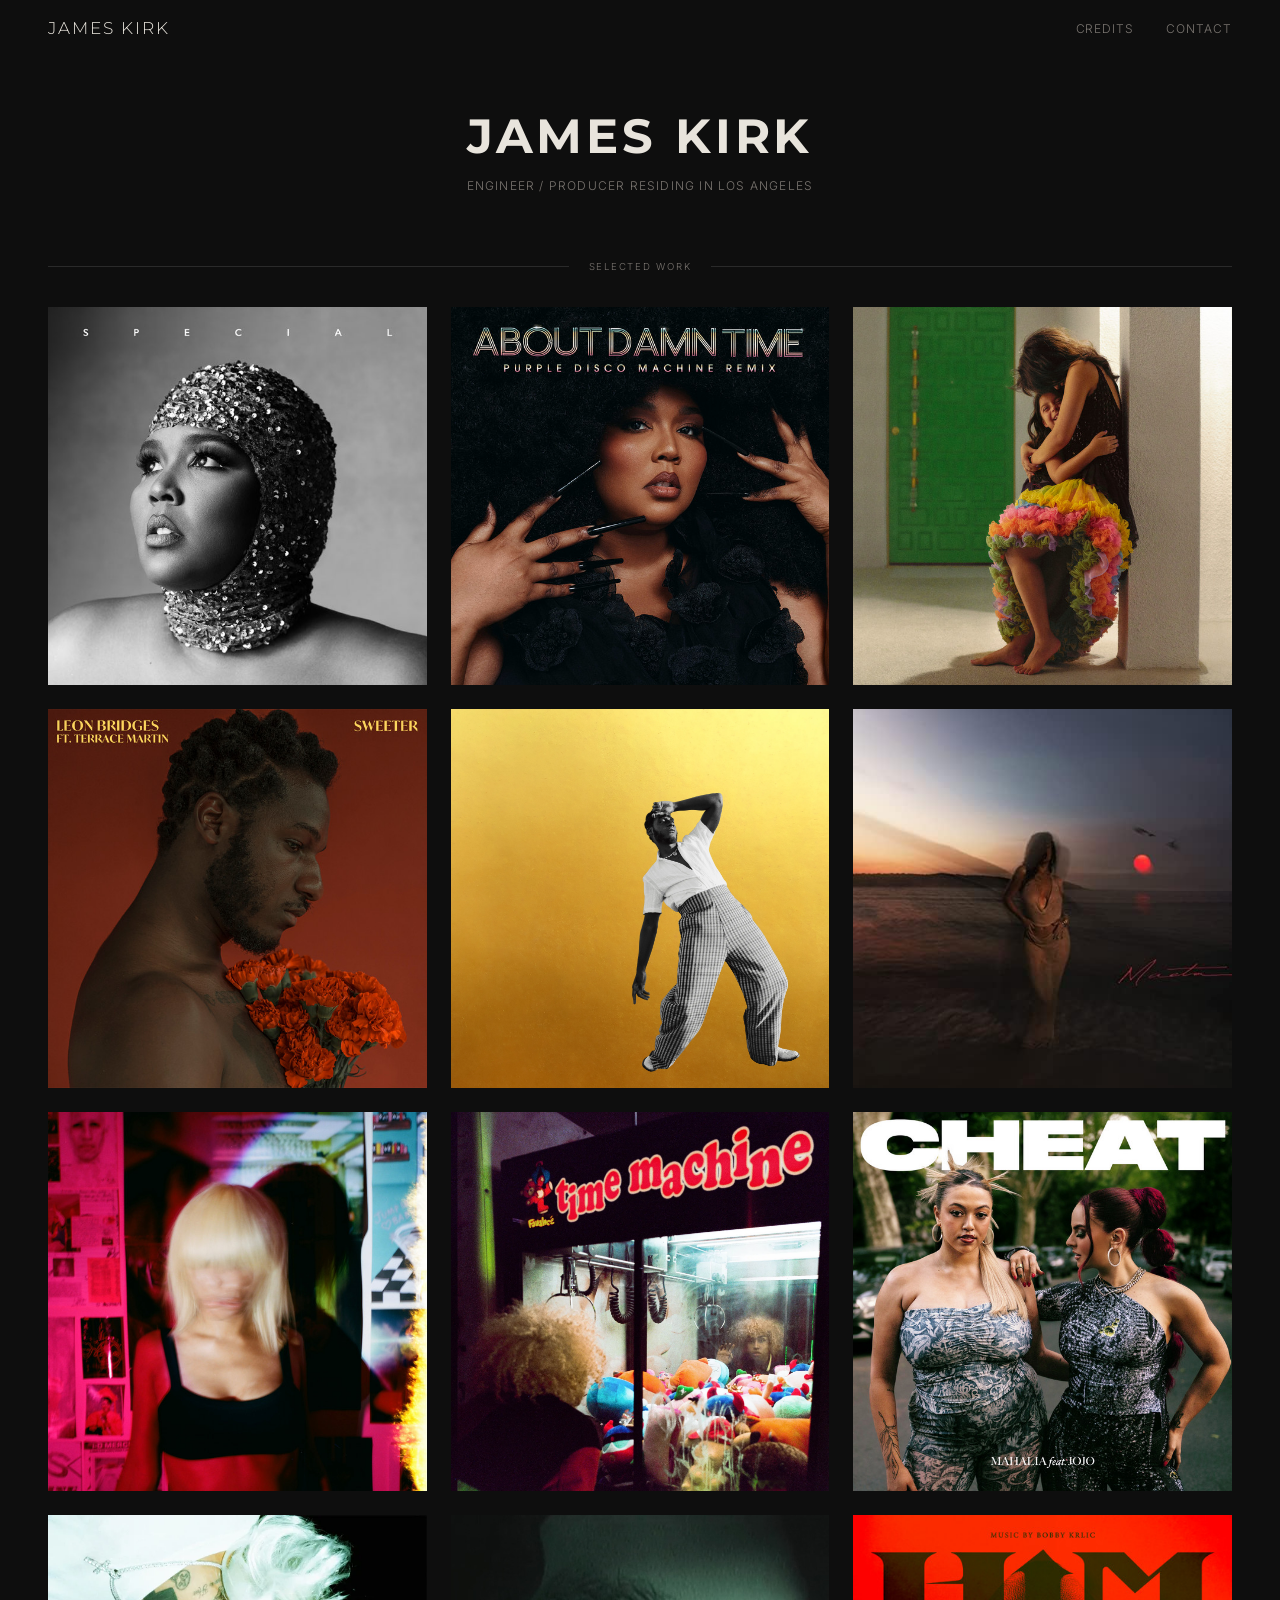
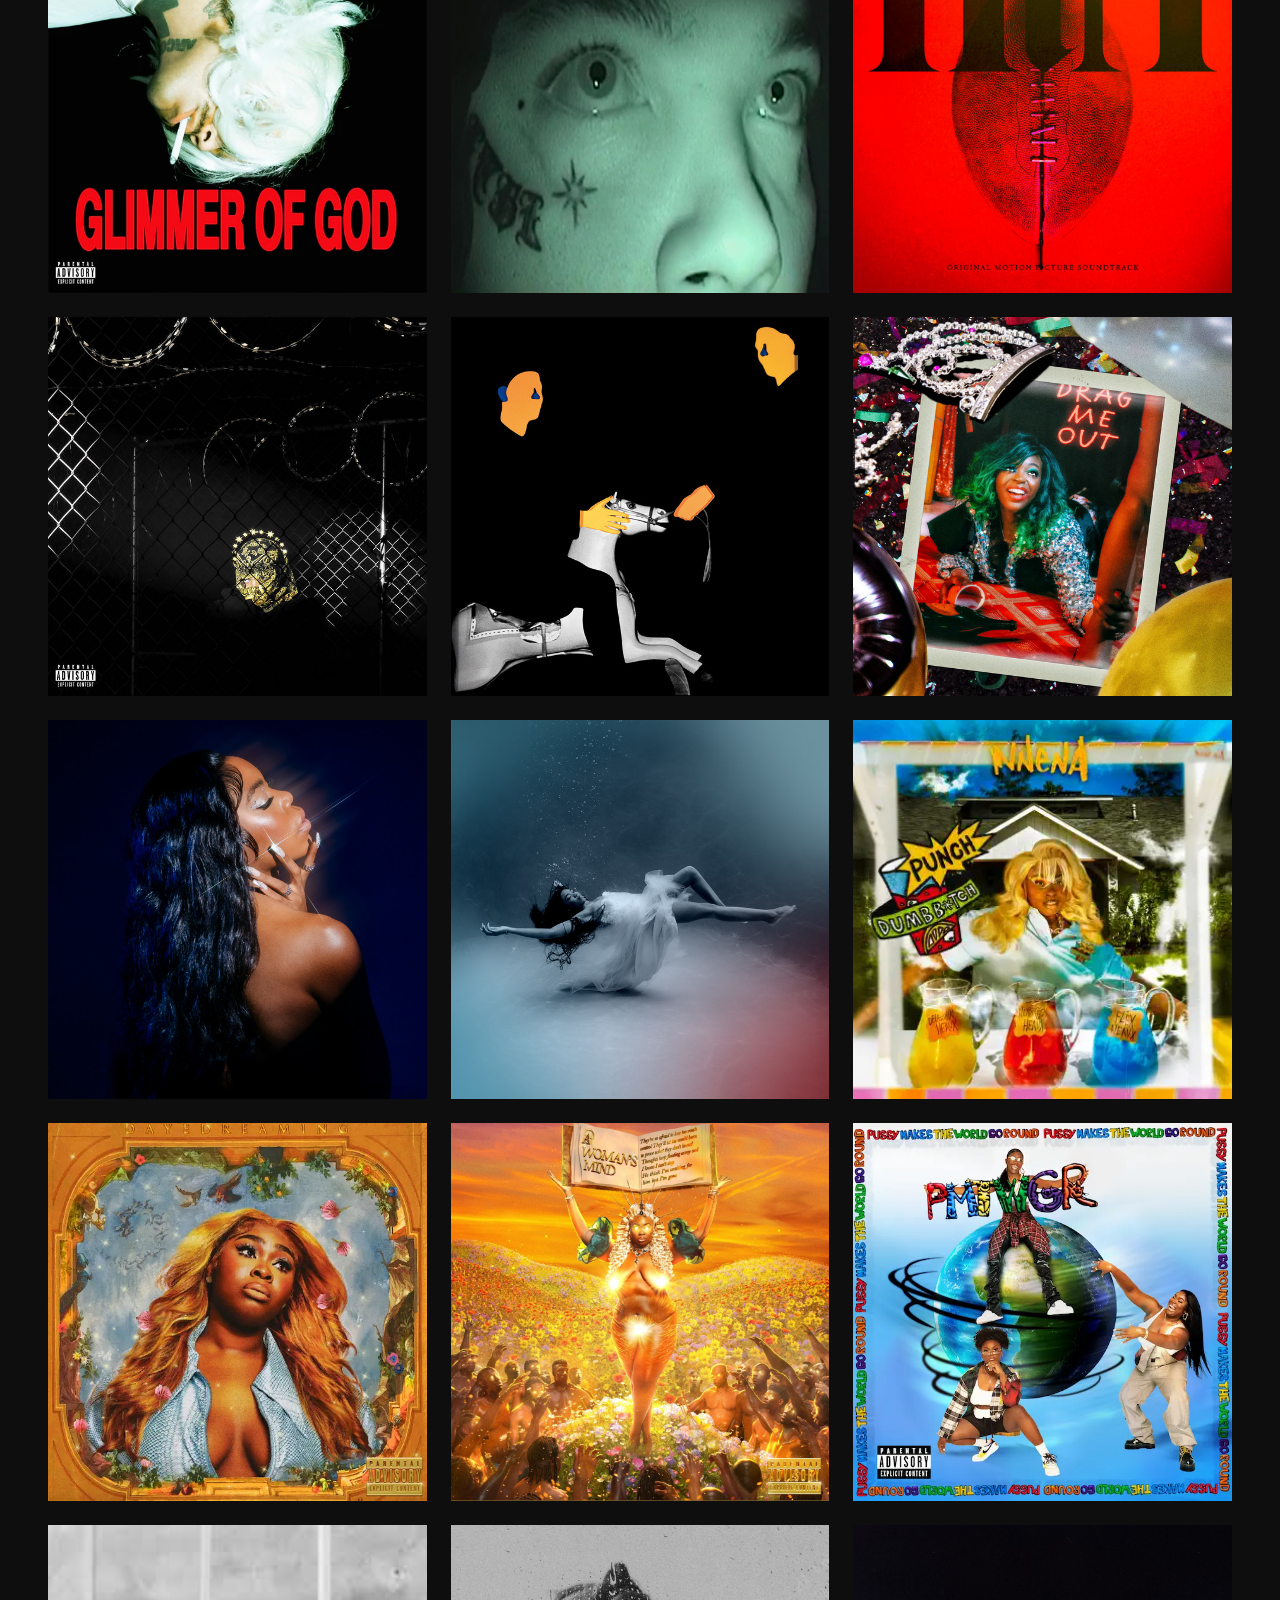
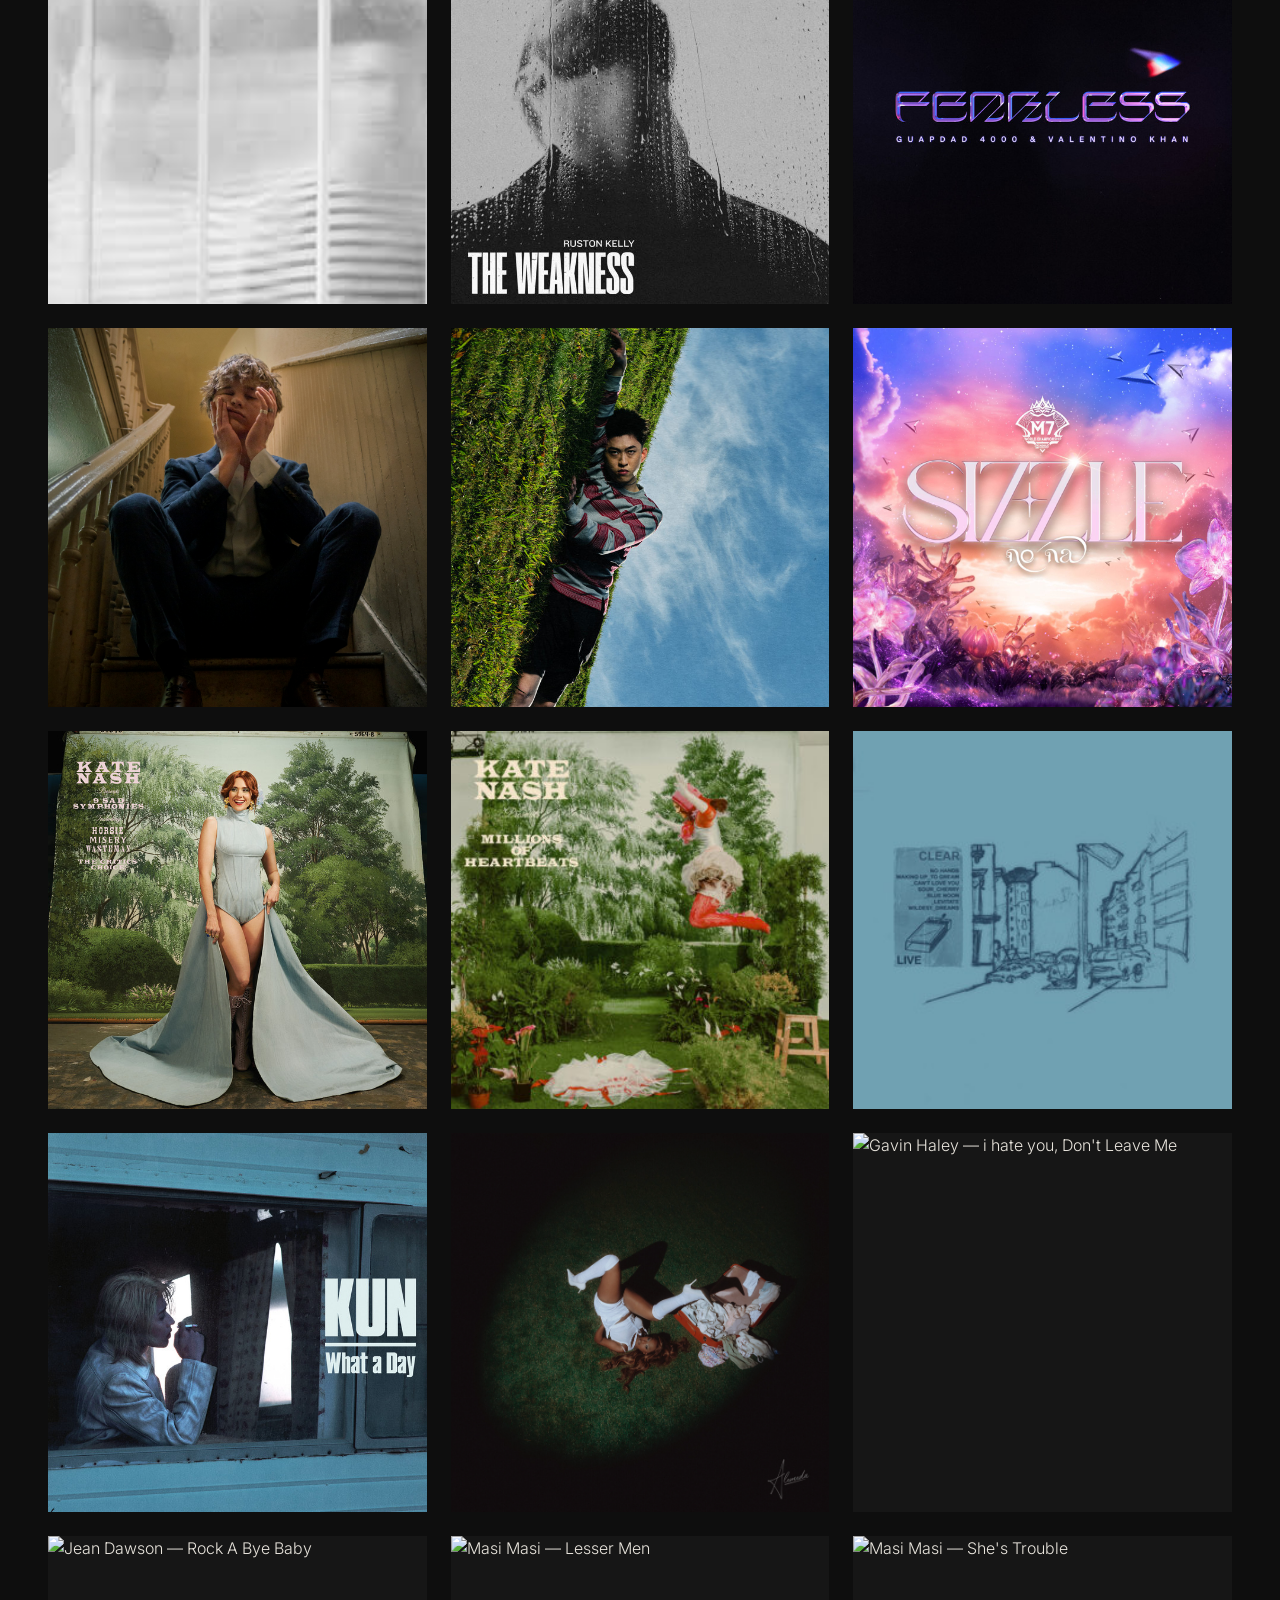
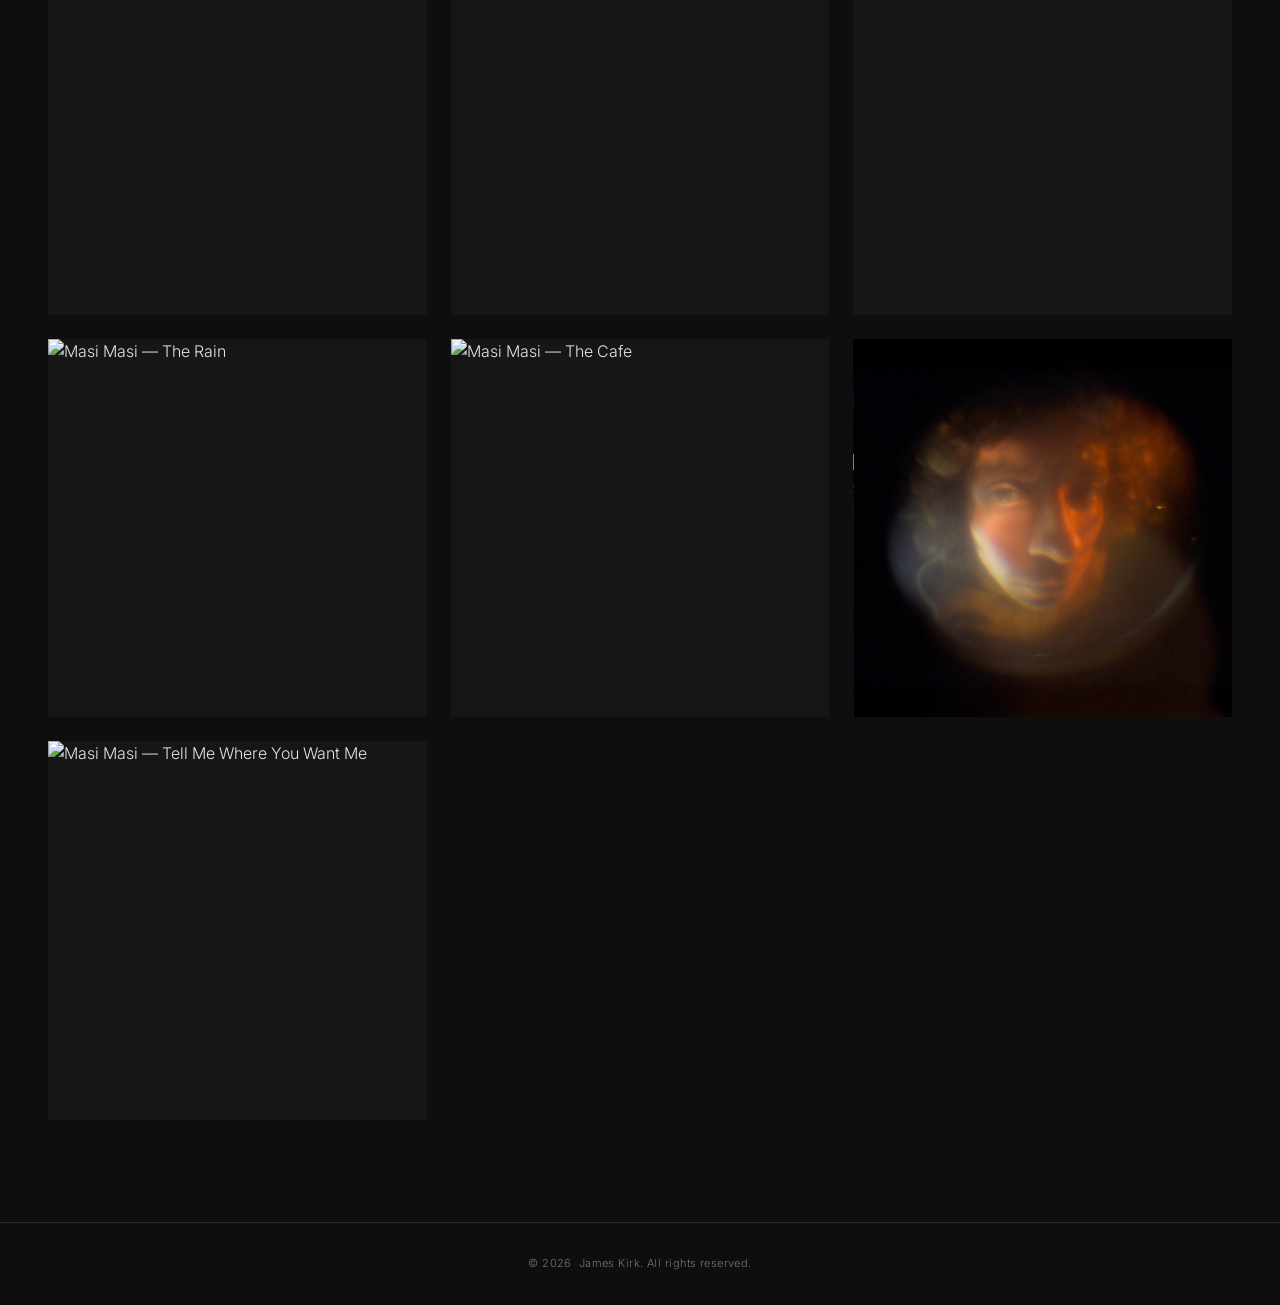
==== commit 2c54daf1: "Add files via upload" ====
--- a/index.html
+++ b/index.html
@@ -280,6 +280,12 @@
         modalSongsWrap.style.display = 'block';
         modalSongsWrap.scrollTop = 0;
         modalSongsWrap.classList.remove('is-scrolled-end');
+        // If content doesn't overflow, no scroll hint needed
+        requestAnimationFrame(() => {
+          if (modalSongsWrap.scrollHeight <= modalSongsWrap.clientHeight + 2) {
+            modalSongsWrap.classList.add('is-scrolled-end');
+          }
+        });
       } else {
         modalSongs.innerHTML = '';
         modalSongsWrap.style.display = 'none';
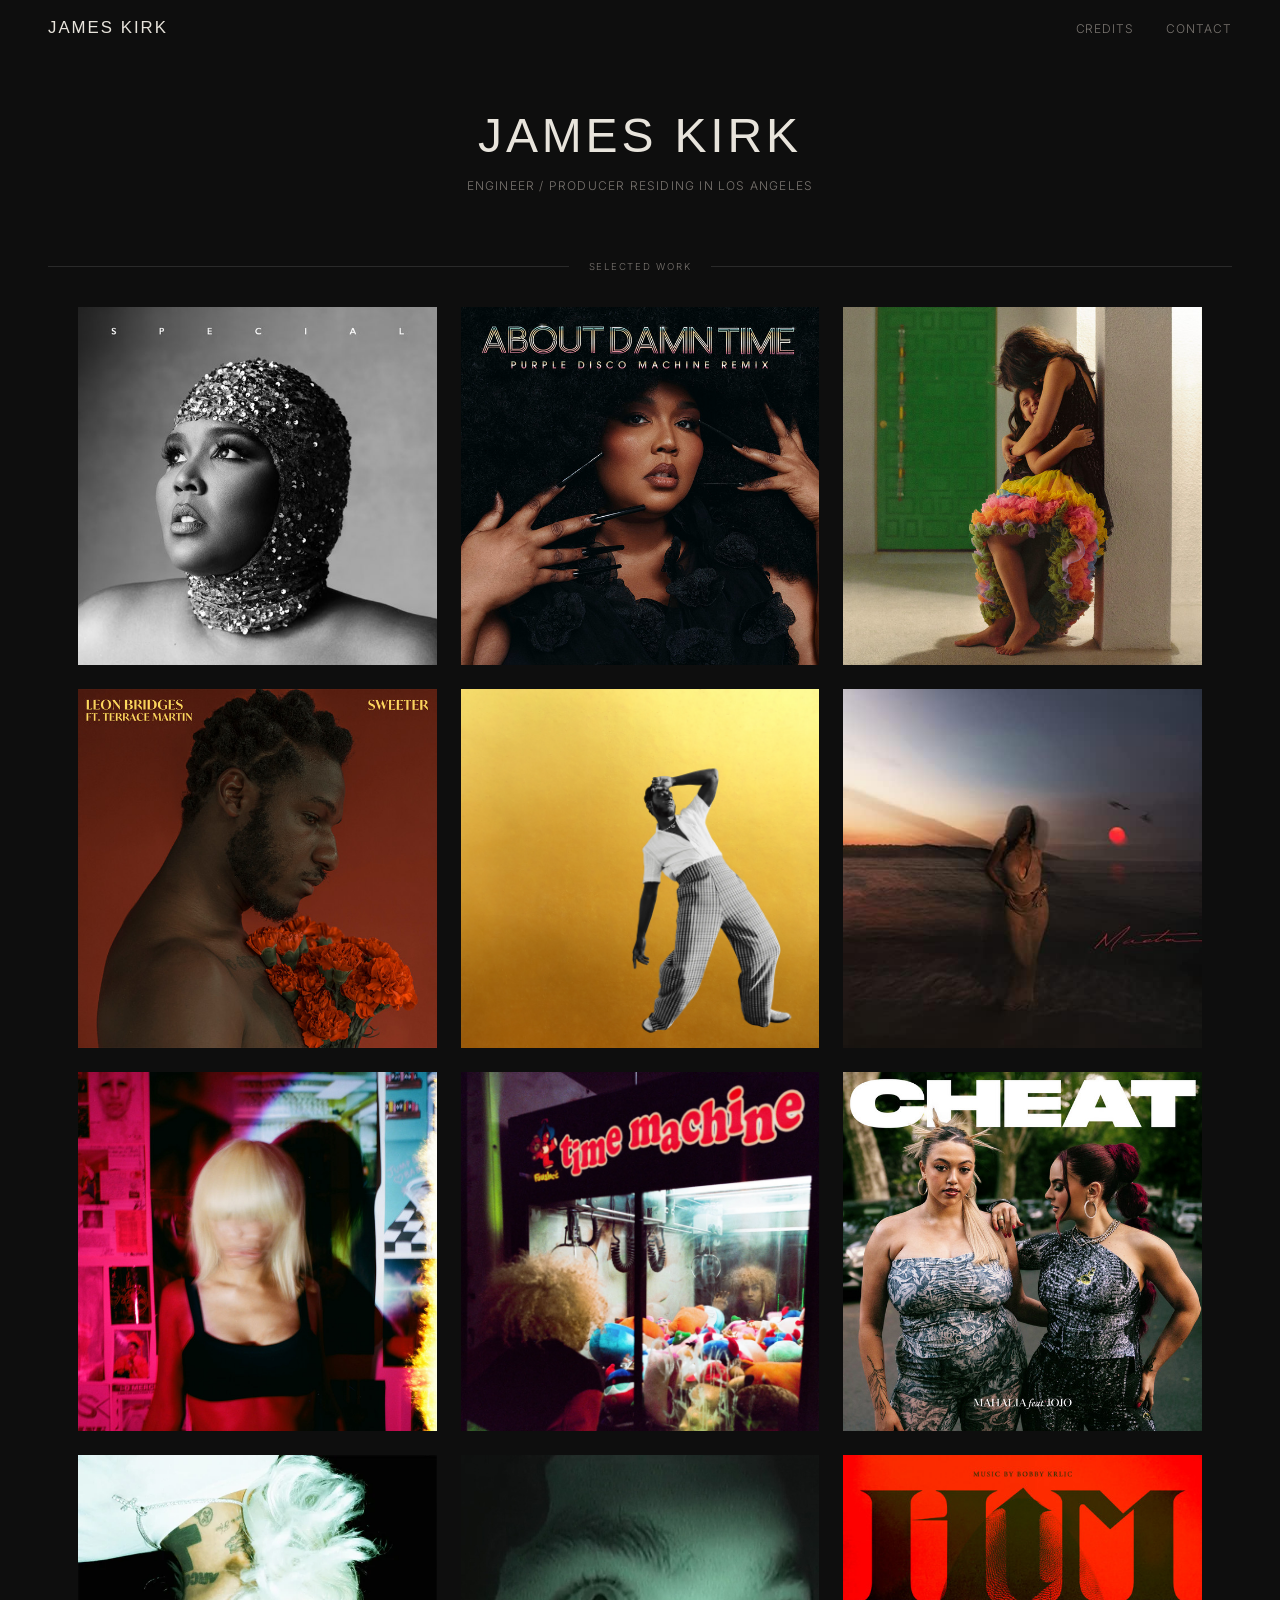
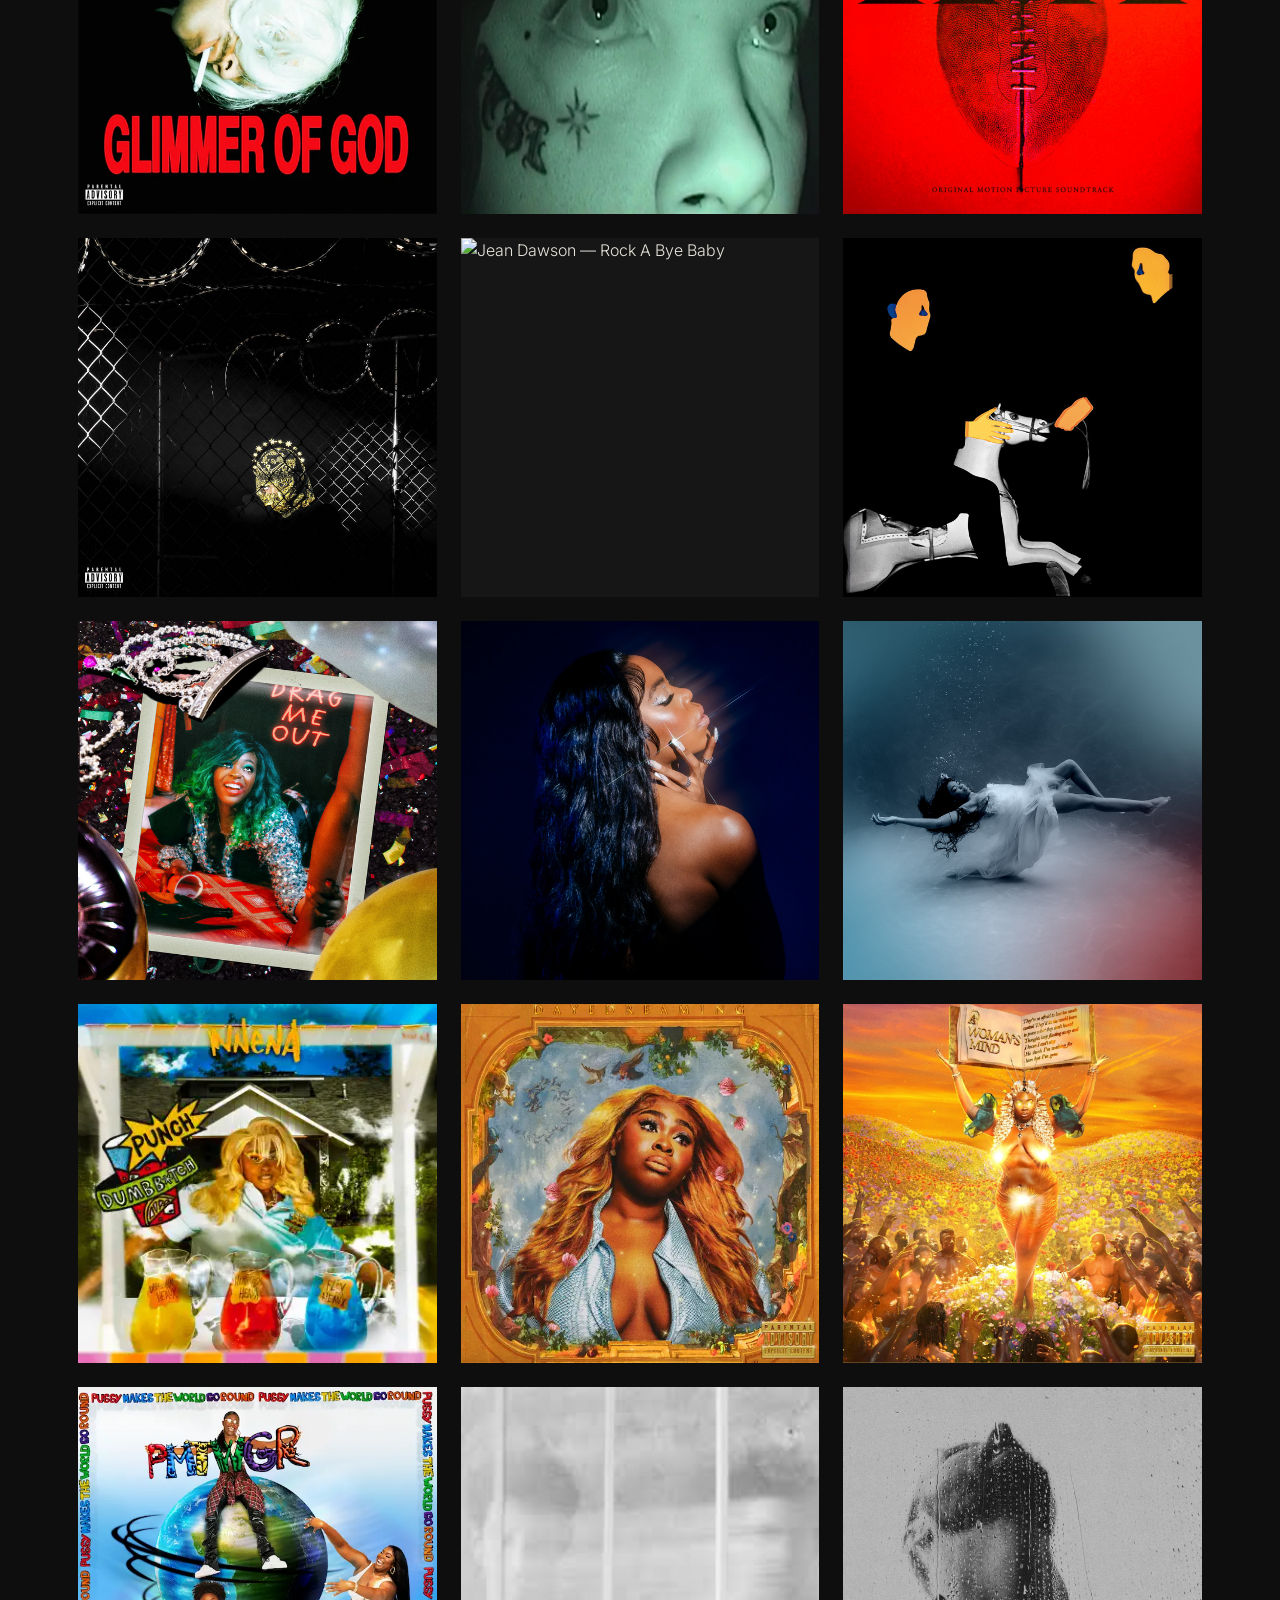
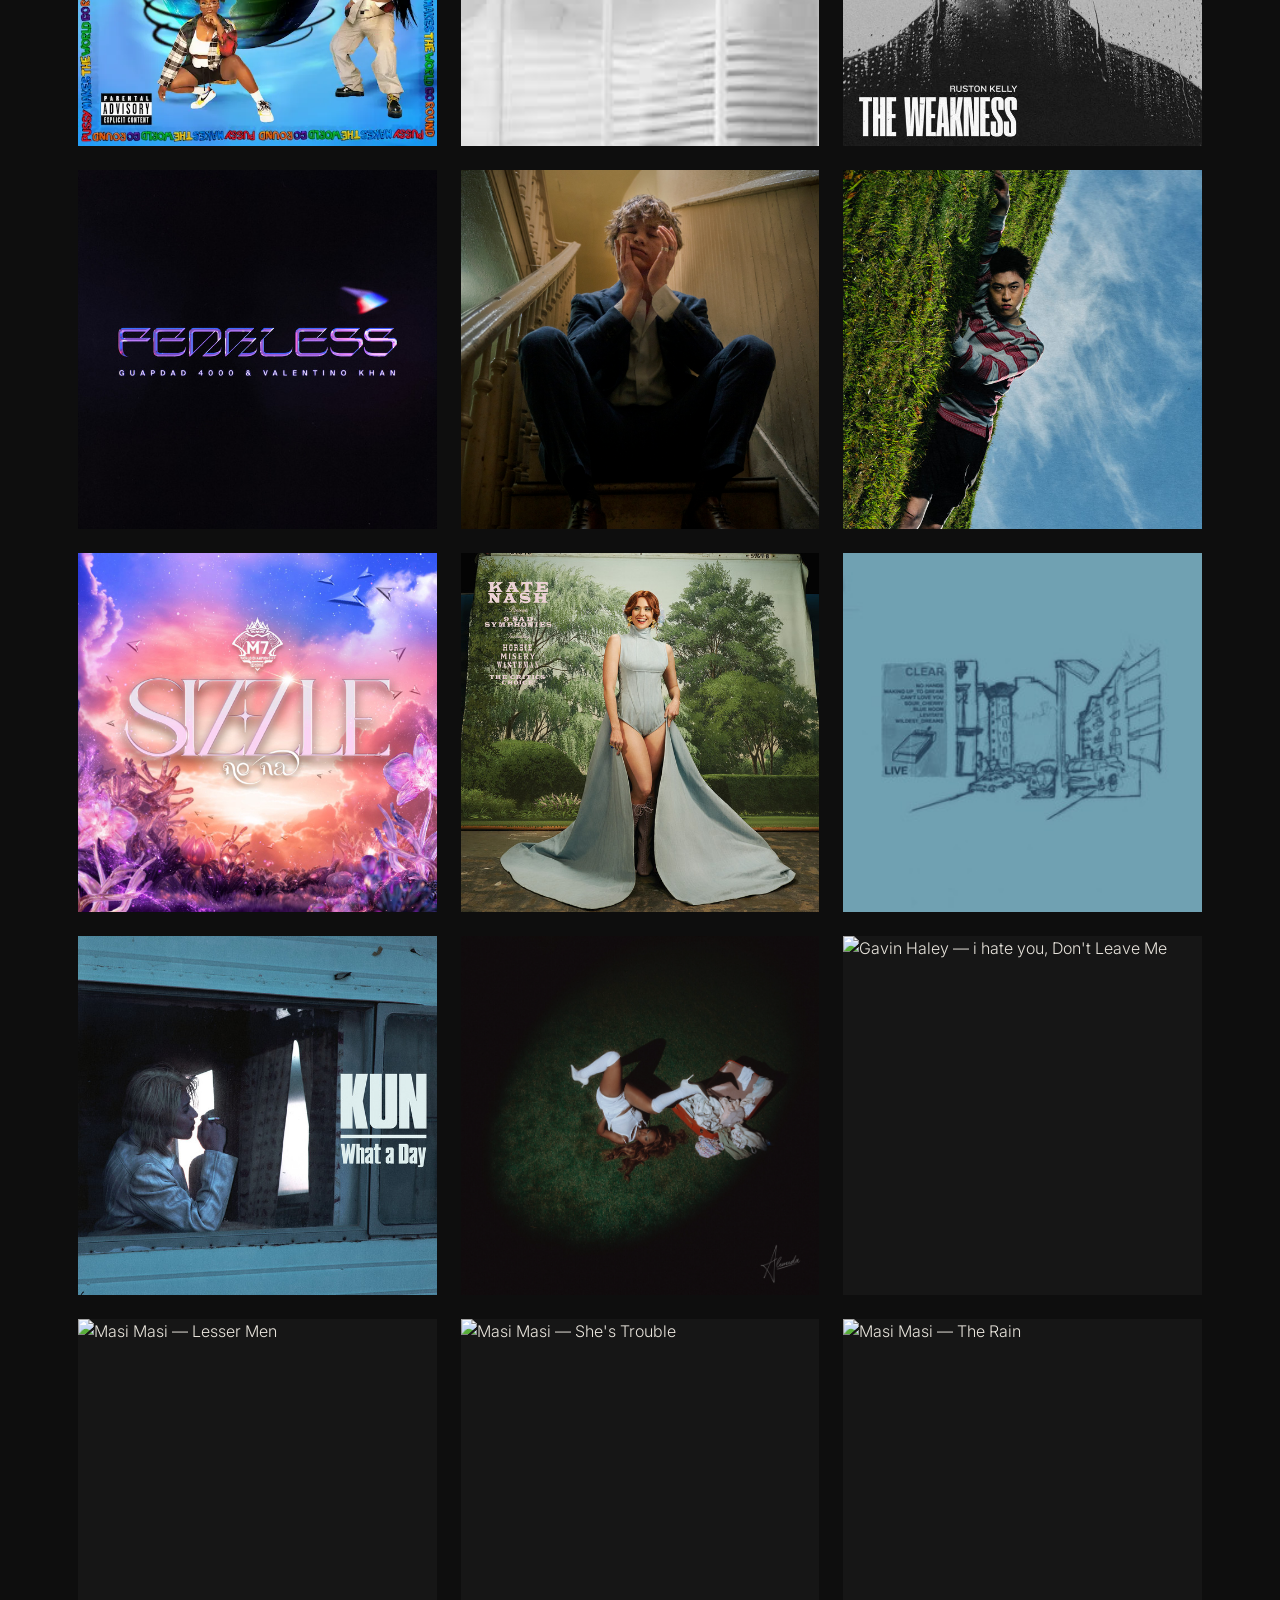
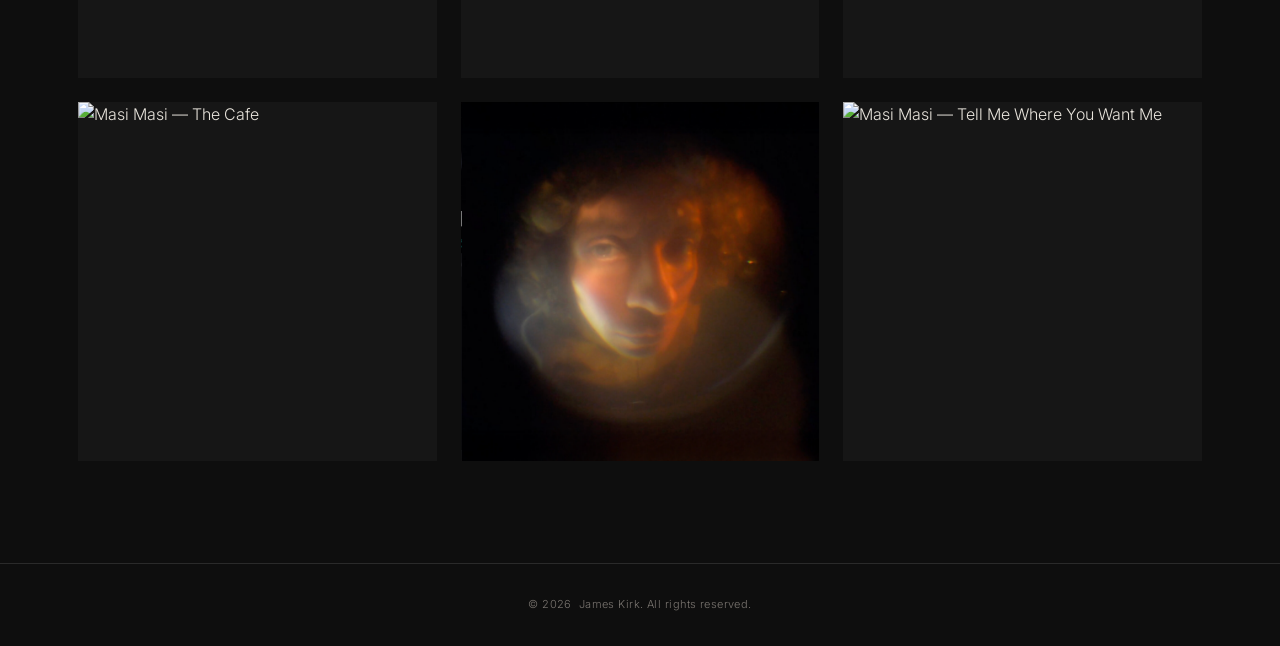
==== commit 464d44fb: "Add files via upload" ====
--- a/index.html
+++ b/index.html
@@ -47,7 +47,7 @@
       transition: transform 0.3s ease, background 0.3s ease;
     }
     .nav__name {
-      font-family: 'Montserrat', system-ui, sans-serif; font-weight: 300;
+      font-family: 'Futura', 'Century Gothic', 'Trebuchet MS', sans-serif; font-weight: 300;
       font-size: 1.05rem; letter-spacing: 0.12em; text-transform: uppercase;
       color: var(--color-text); text-decoration: none;
     }
@@ -58,14 +58,14 @@
       text-align: center;
     }
     .site-hero__name {
-      font-family: 'Montserrat', system-ui, sans-serif; font-weight: 700;
+      font-family: 'Futura', 'Century Gothic', 'Trebuchet MS', sans-serif; font-weight: 300;
       font-size: clamp(1.6rem, 4.5vw, 3rem);
       letter-spacing: 0.08em; text-align: center; line-height: 1;
       text-transform: uppercase;
     }
   </style>
 
-  <link rel="stylesheet" href="style.css?v=3" />
+  <link rel="stylesheet" href="style.css?v=5" />
 </head>
 <body>
 
--- a/style.css
+++ b/style.css
@@ -11,7 +11,7 @@
 
   --font-display: 'Cormorant Garamond', Georgia, serif;
   --font-ui:      'Inter', system-ui, sans-serif;
-  --font-name:    'Montserrat', system-ui, sans-serif;
+  --font-name:    'Futura', 'Century Gothic', 'Trebuchet MS', sans-serif;
 
   --nav-h: 56px;
   --grid-gap: 24px;
@@ -146,7 +146,7 @@
 
 .site-hero__name {
   font-family: var(--font-name);
-  font-weight: 700;
+  font-weight: 300;
   font-size: clamp(1.6rem, 4.5vw, 3rem);
   letter-spacing: 0.08em;
   text-align: center;
@@ -197,6 +197,14 @@
   display: grid;
   grid-template-columns: repeat(3, 1fr);
   gap: var(--grid-gap);
+  max-width: 95%;
+  margin: 0 auto;
+}
+
+@media (max-width: 768px) {
+  .credits-grid {
+    max-width: 100%;
+  }
 }
 
 /* Mobile: clean artwork-only grid (modal handles details) */
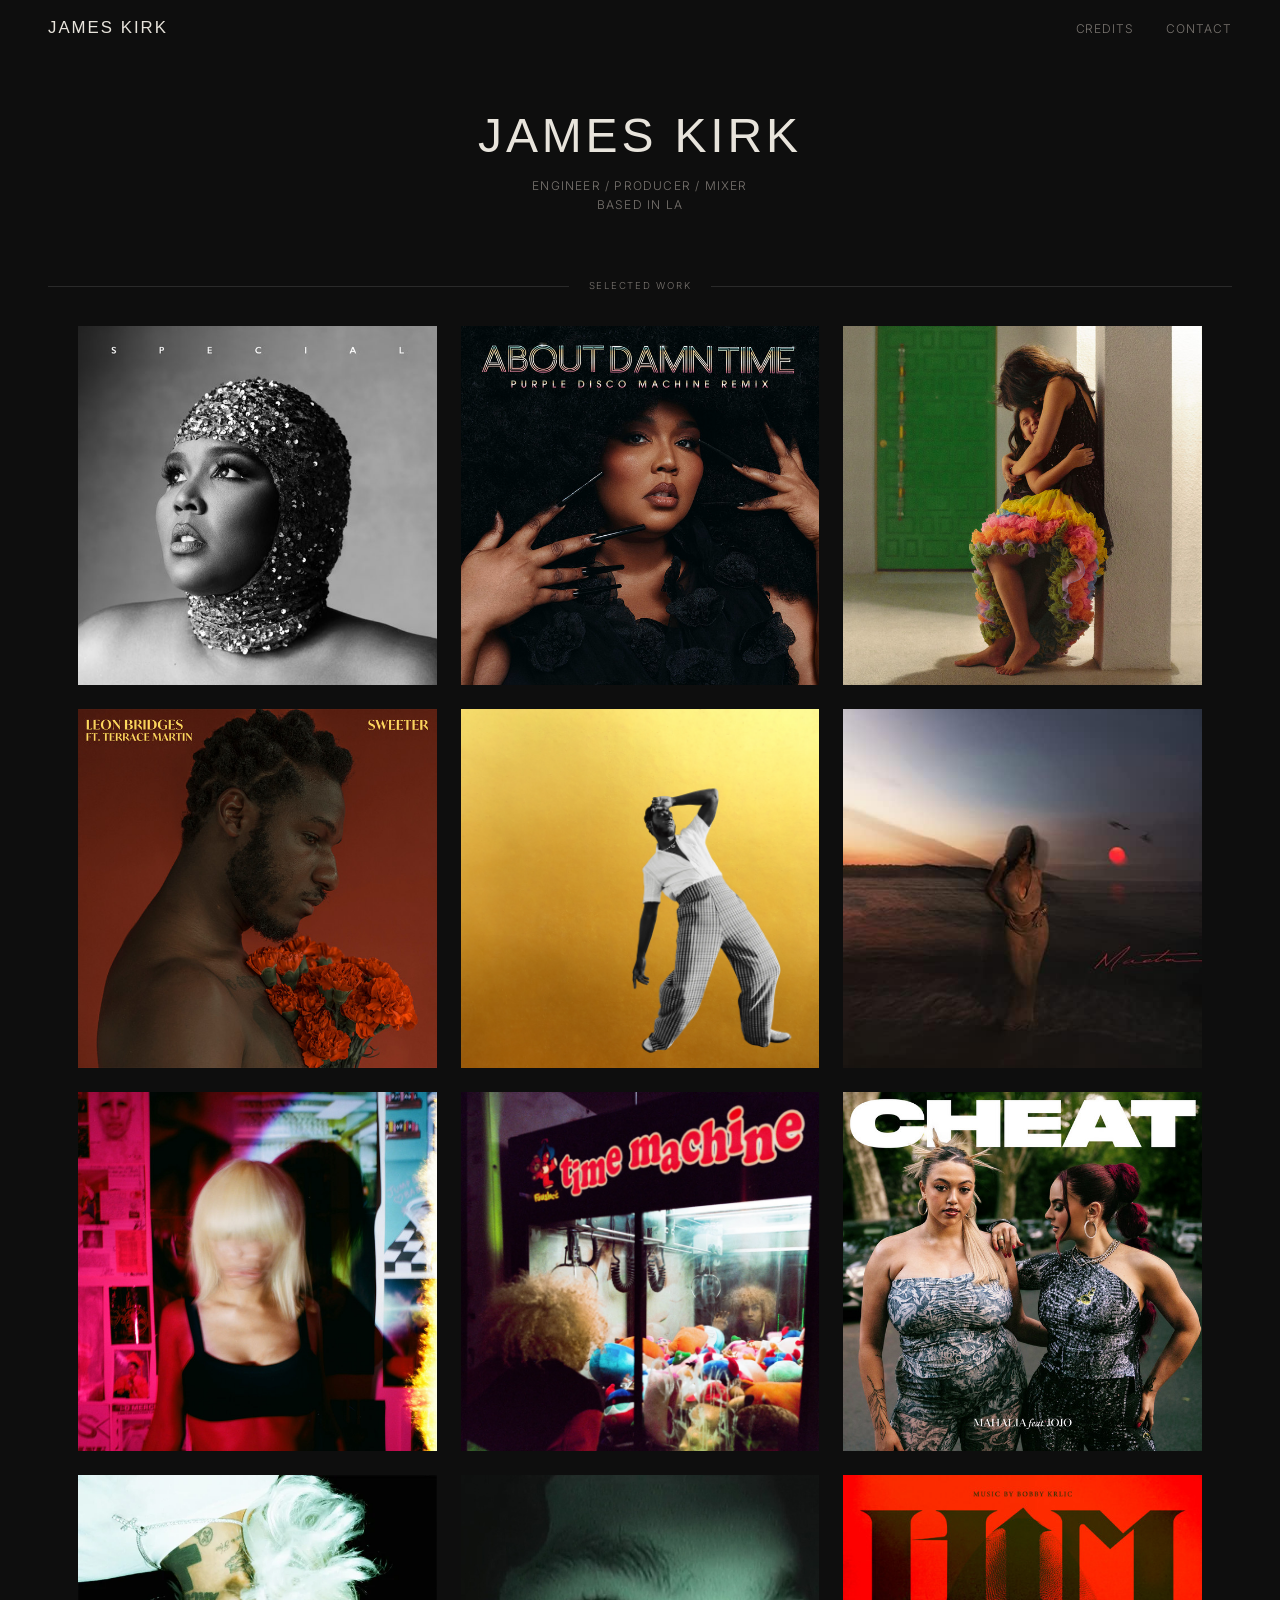
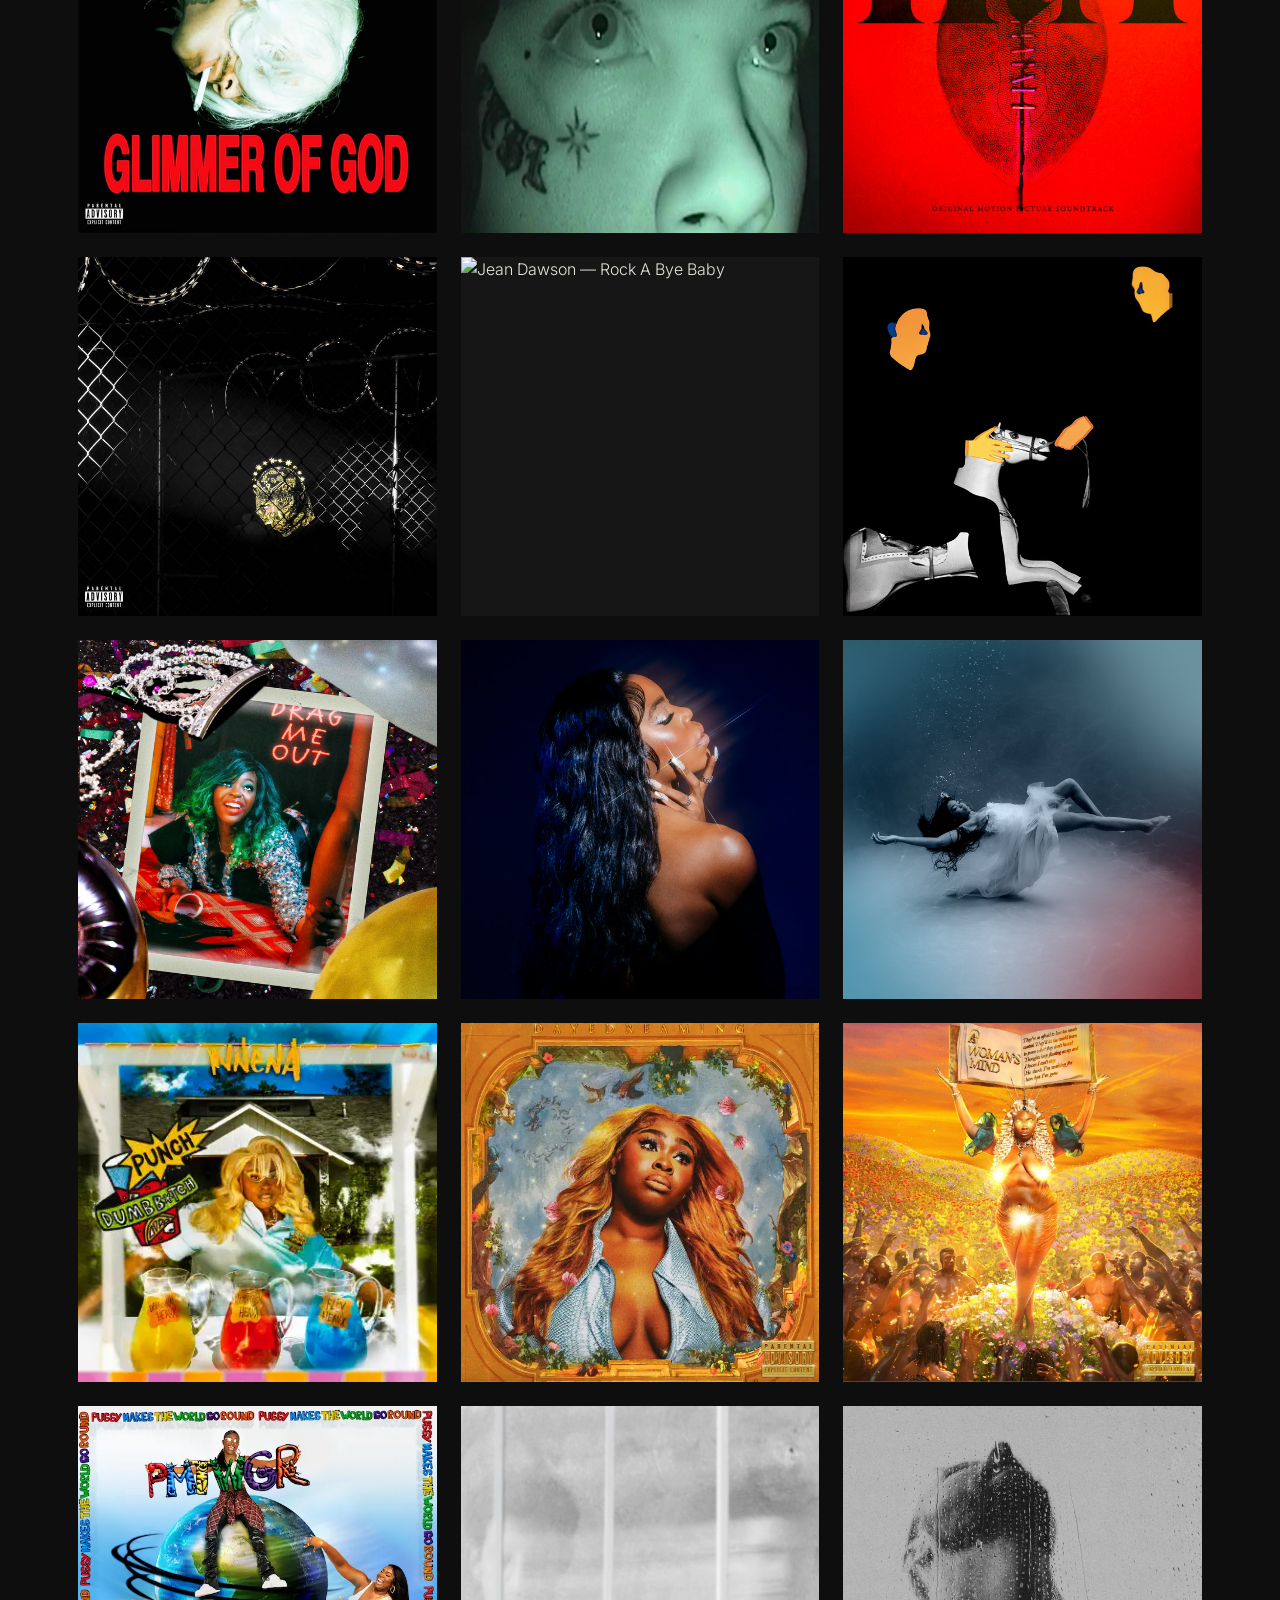
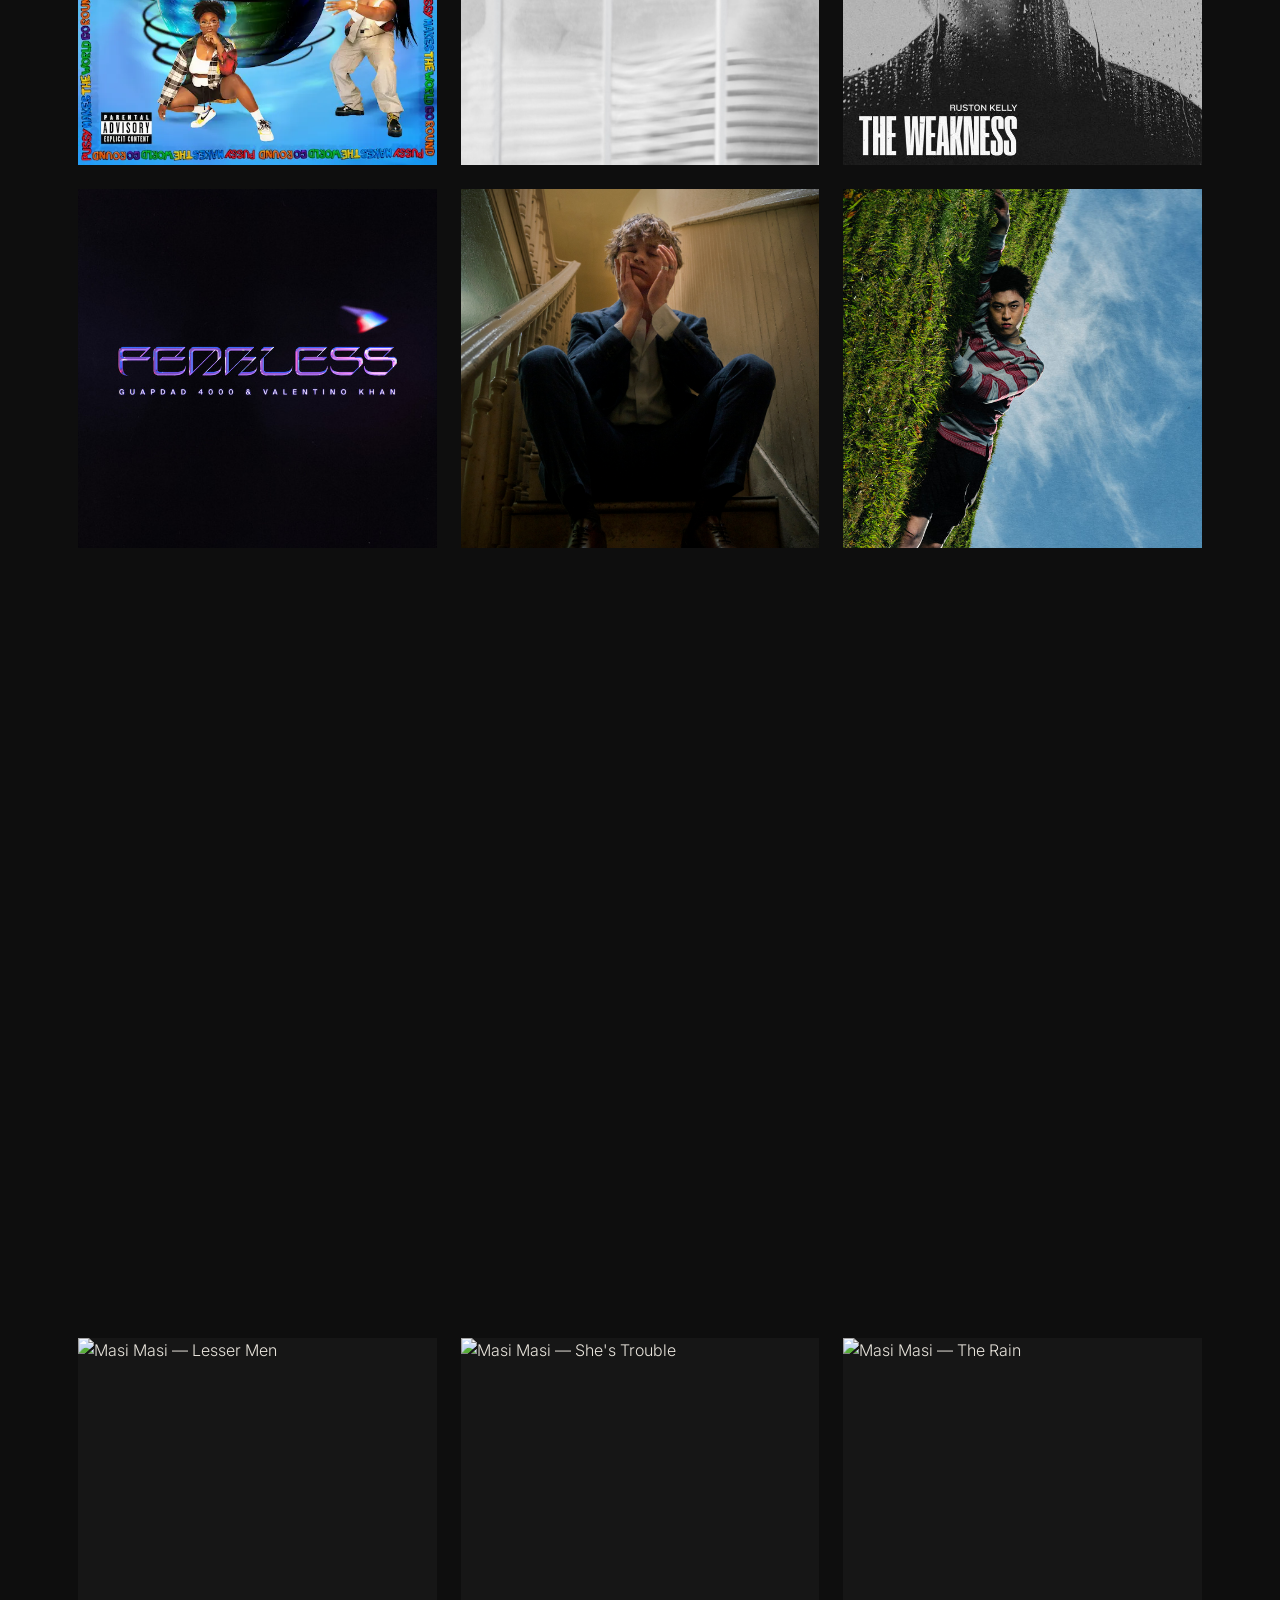
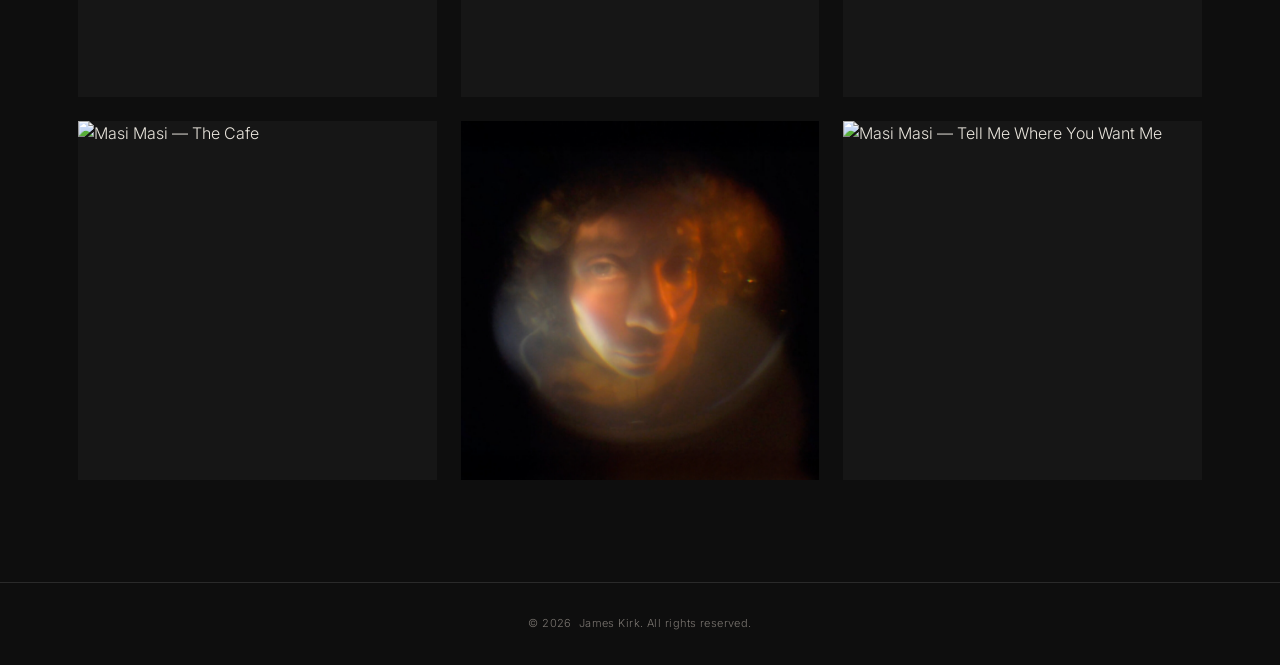
==== commit abeb5a75: "Add files via upload" ====
--- a/index.html
+++ b/index.html
@@ -3,8 +3,23 @@
 <head>
   <meta charset="UTF-8" />
   <meta name="viewport" content="width=device-width, initial-scale=1.0" />
-  <title>James Kirk — Audio Engineer</title>
-  <meta name="description" content="Mixing, mastering, and production credits." />
+  <title>James Kirk — Recording Engineer, Producer &amp; Mixer | Los Angeles</title>
+  <meta name="description" content="James Kirk is a London-born Recording Engineer, Producer, and Mixer based in Los Angeles. Freelance credits spanning indie, R&amp;B, alternative, and pop." />
+
+  <!-- Canonical -->
+  <link rel="canonical" href="https://www.jamesgkirk.com/" />
+
+  <!-- Open Graph -->
+  <meta property="og:type"        content="website" />
+  <meta property="og:url"         content="https://www.jamesgkirk.com/" />
+  <meta property="og:site_name"   content="James Kirk" />
+  <meta property="og:title"       content="James Kirk — Recording Engineer, Producer &amp; Mixer | Los Angeles" />
+  <meta property="og:description" content="London-born Recording Engineer, Producer, and Mixer based in Los Angeles. Freelance credits spanning indie, R&amp;B, alternative, and pop." />
+
+  <!-- Twitter / X Card -->
+  <meta name="twitter:card"        content="summary" />
+  <meta name="twitter:title"       content="James Kirk — Recording Engineer, Producer &amp; Mixer" />
+  <meta name="twitter:description" content="London-born Recording Engineer, Producer, and Mixer based in Los Angeles." />
 
   <!-- Preconnect to Google Fonts -->
   <link rel="preconnect" href="https://fonts.googleapis.com" />
@@ -66,6 +81,26 @@
   </style>
 
   <link rel="stylesheet" href="style.css?v=5" />
+
+  <!-- Structured Data -->
+  <script type="application/ld+json">
+  {
+    "@context": "https://schema.org",
+    "@type": "Person",
+    "name": "James Kirk",
+    "url": "https://www.jamesgkirk.com",
+    "jobTitle": "Recording Engineer, Producer & Mixer",
+    "description": "Recording Engineer, Producer, and Mixer from the UK working in Los Angeles.",
+    "knowsAbout": ["Recording Engineering", "Mixing", "Music Production", "Post-Production"],
+    "workLocation": {
+      "@type": "Place",
+      "name": "Los Angeles, California"
+    },
+    "sameAs": [
+      "https://www.instagram.com/jamesgkirk/"
+    ]
+  }
+  </script>
 </head>
 <body>
 
@@ -86,7 +121,7 @@
   <header class="site-hero" aria-label="Site header">
     <div class="site-hero__inner">
       <h1 class="site-hero__name">James Kirk</h1>
-      <p class="site-hero__tagline">Engineer / Producer Residing in Los Angeles</p>
+      <p class="site-hero__tagline">Engineer / Producer / Mixer<br>Based in LA</p>
     </div>
   </header>
 
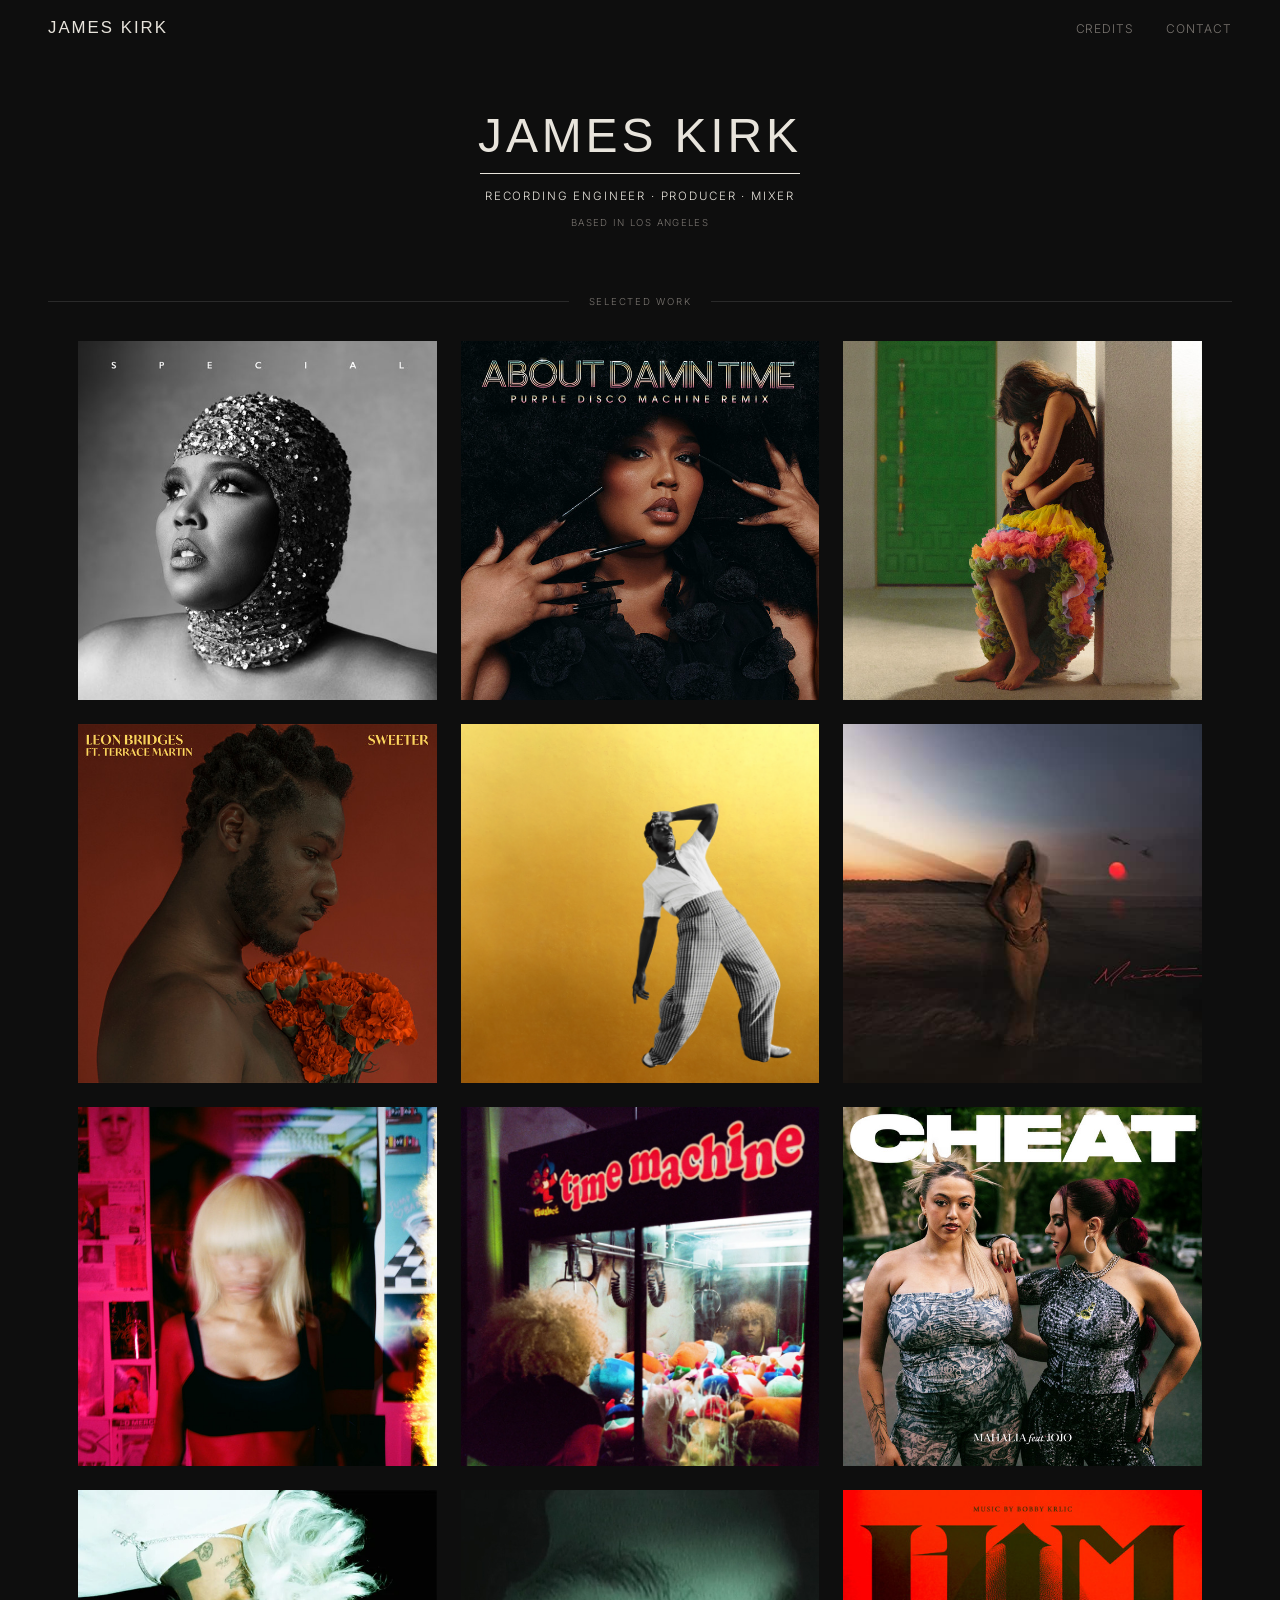
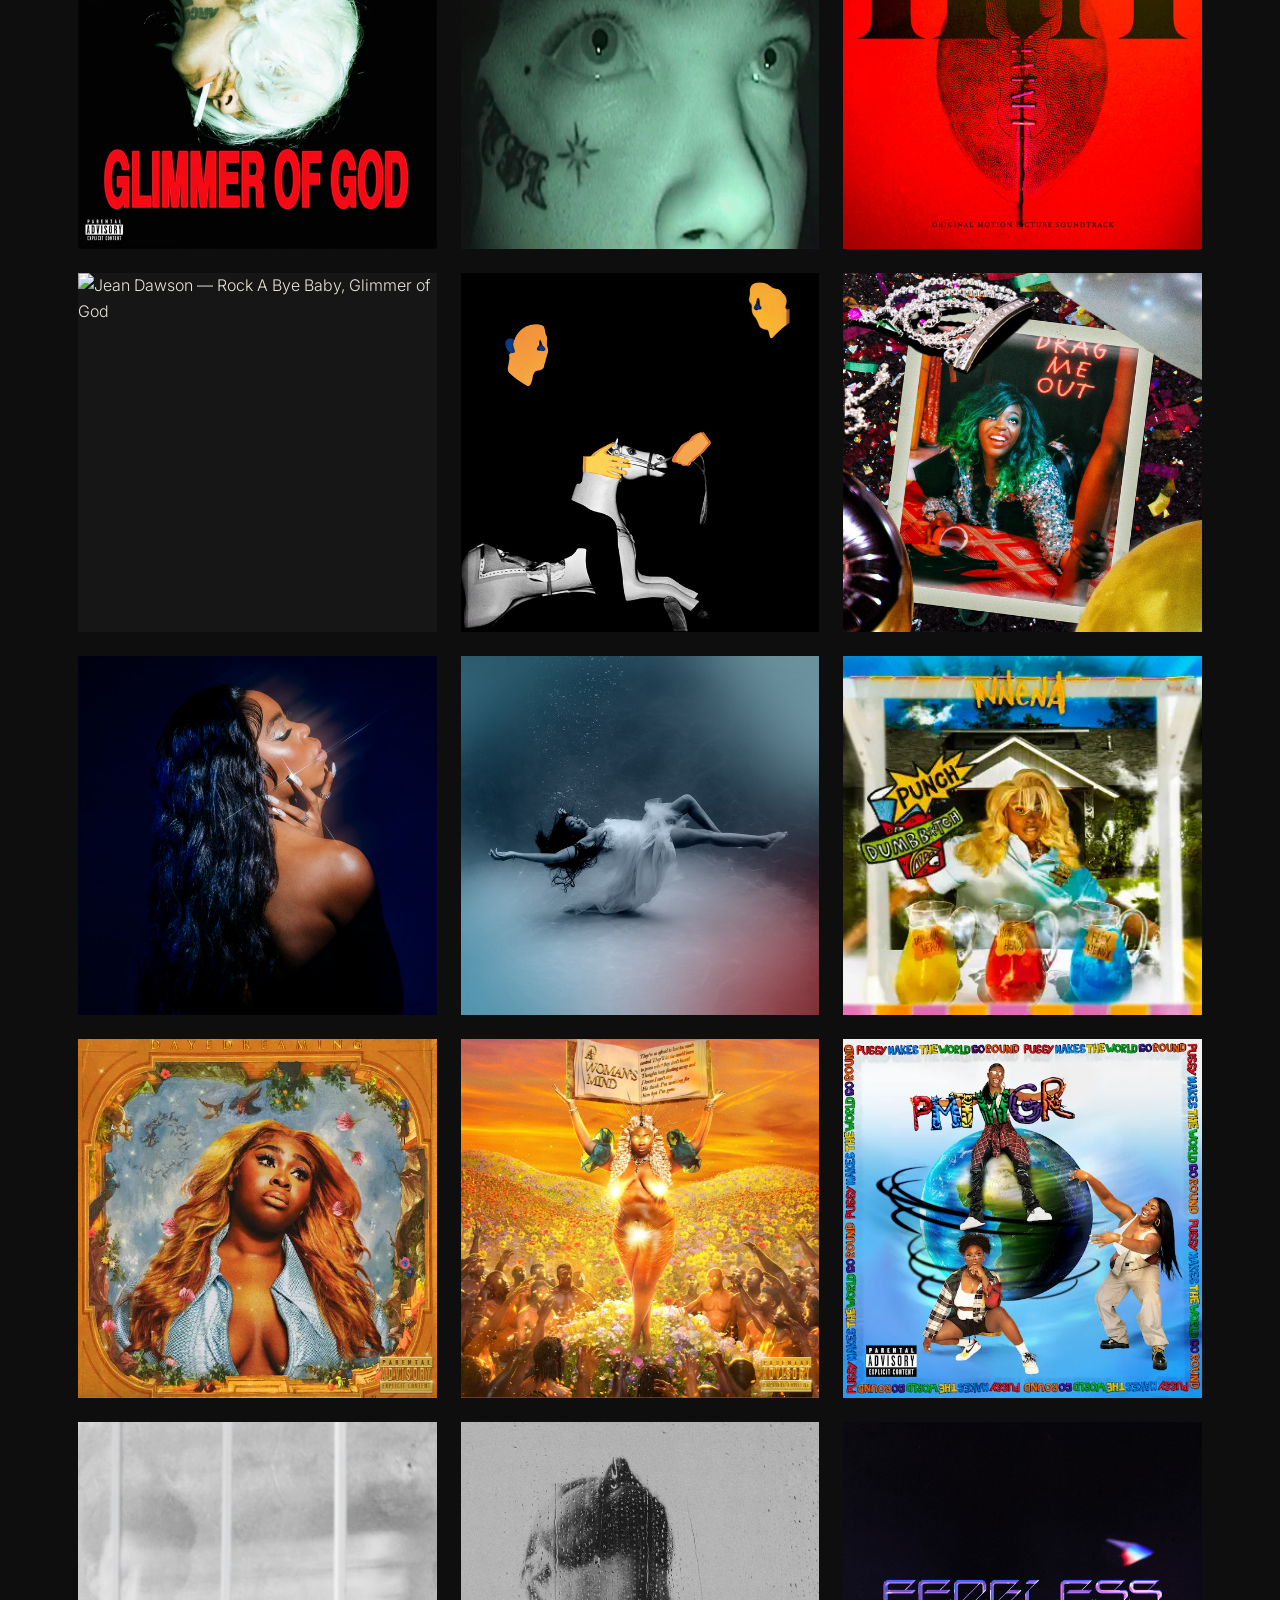
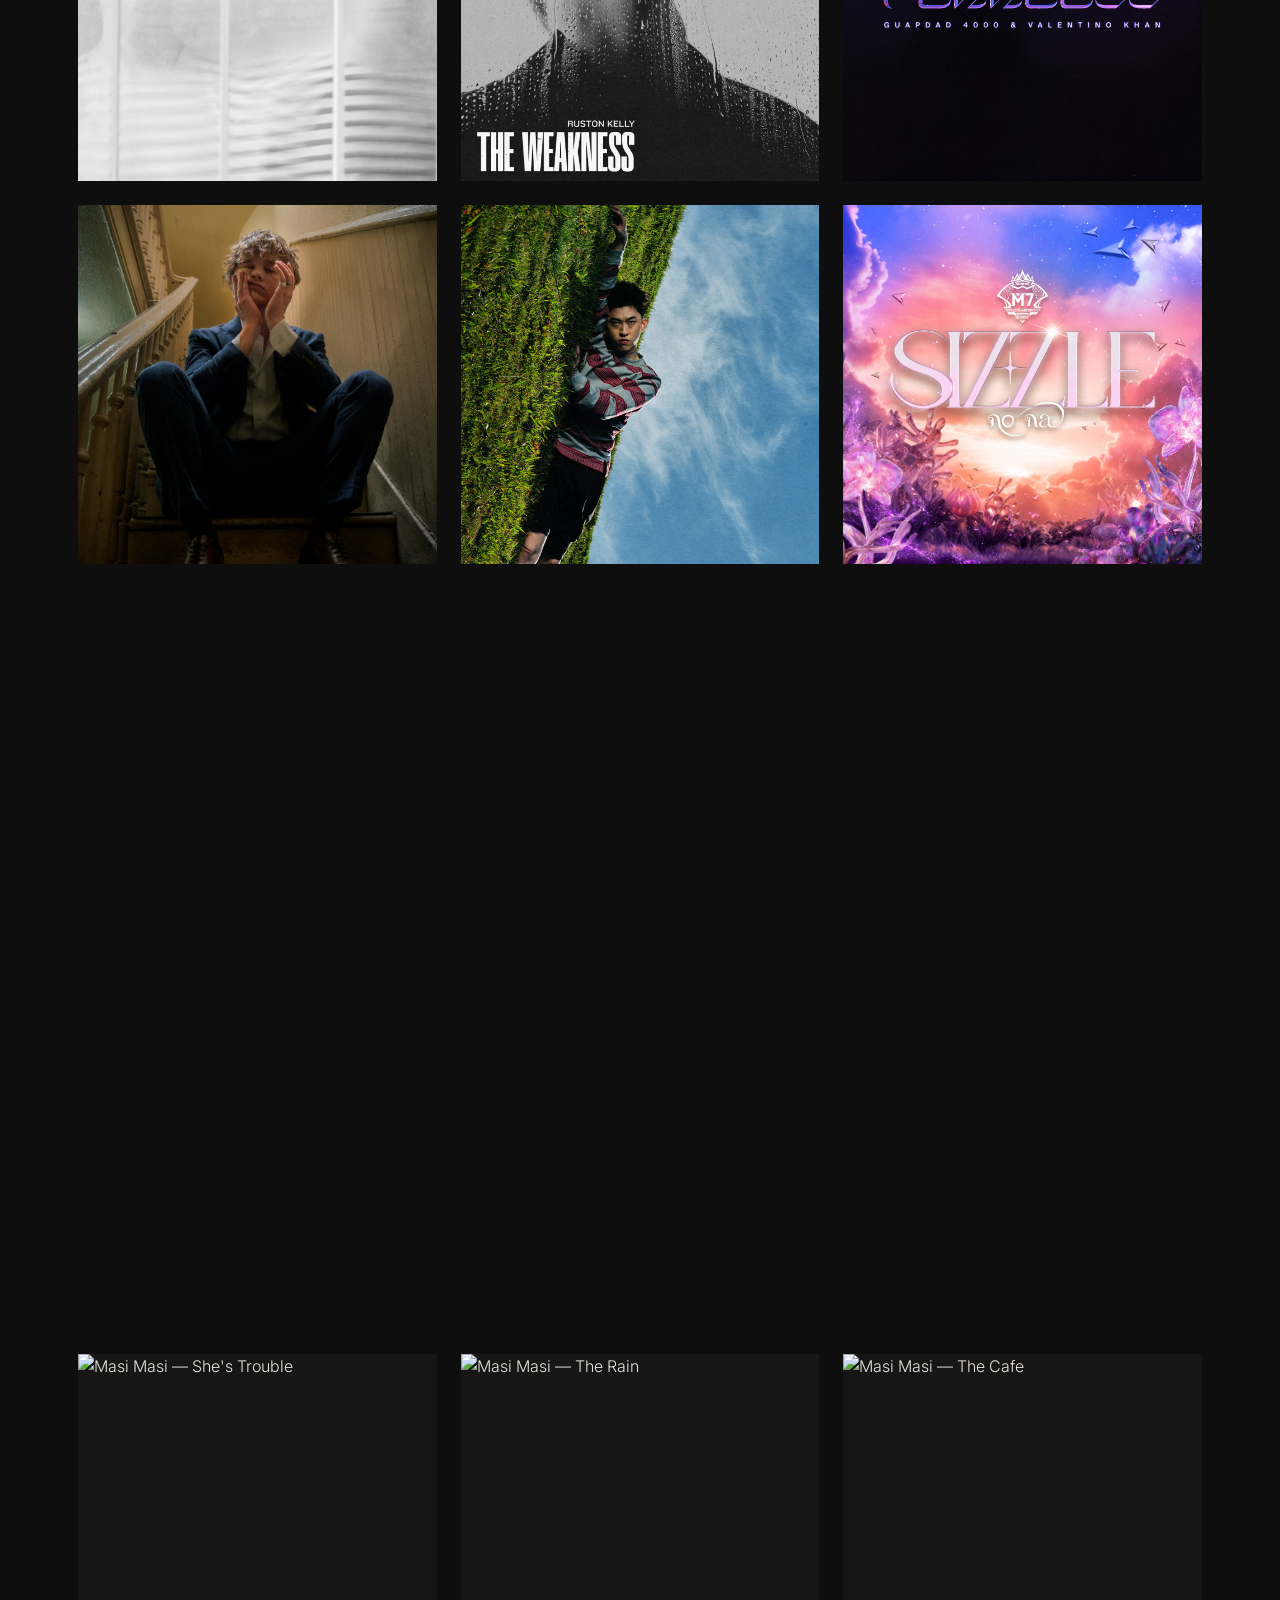
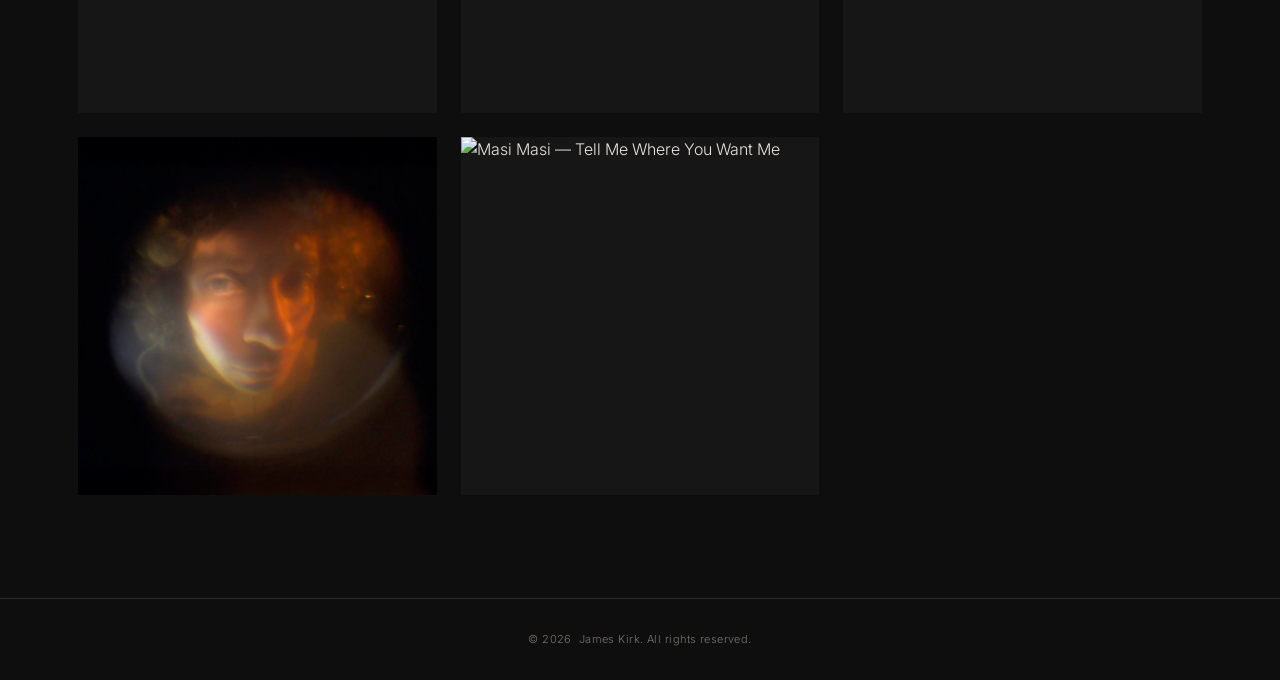
==== commit 72a558a0: "Add files via upload" ====
--- a/index.html
+++ b/index.html
@@ -80,7 +80,7 @@
     }
   </style>
 
-  <link rel="stylesheet" href="style.css?v=5" />
+  <link rel="stylesheet" href="style.css?v=14" />
 
   <!-- Structured Data -->
   <script type="application/ld+json">
@@ -121,7 +121,9 @@
   <header class="site-hero" aria-label="Site header">
     <div class="site-hero__inner">
       <h1 class="site-hero__name">James Kirk</h1>
-      <p class="site-hero__tagline">Engineer / Producer / Mixer<br>Based in LA</p>
+      <div class="site-hero__rule"></div>
+      <p class="site-hero__tagline">Recording Engineer &middot; Producer &middot; Mixer</p>
+      <p class="site-hero__location">Based in Los Angeles</p>
     </div>
   </header>
 
@@ -190,7 +192,7 @@
        SCRIPTS
        ====================================================== -->
   <script type="module">
-    import { CREDITS } from './credits.js';
+    import { CREDITS } from './credits.js?v=4';
 
     // ---- Group credits by artwork (same image = same album) ----
     const groups = new Map();
@@ -222,7 +224,7 @@
       card.style.transitionDelay = `${cardIndex * 40}ms`;
       cardIndex++;
 
-      const roles = [...new Set(group.songs.map(s => s.role))].join(', ');
+      const roles = [...new Set(group.songs.flatMap(s => s.role.split(', ')))].join(' / ');
       const uniqueTitles = group.songs.filter((s, i, arr) =>
         arr.findIndex(x => x.title === s.title) === i
       );
@@ -286,7 +288,7 @@
           role: roles,
           artworkSrc: group.artworkSrc,
           spotifyUrl: group.spotifyUrl,
-          songs: isSingle ? [] : uniqueTitles.map(s => s.title)
+          songs: isSingle ? [] : uniqueTitles
         });
       });
 
@@ -311,16 +313,28 @@
       modalAlbum.textContent = album;
       modalRole.textContent = role;
       if (songs && songs.length > 0) {
-        modalSongs.innerHTML = songs.map(t => `<li class="credit-modal__song">${t}</li>`).join('');
+        // Determine primary role (most common across songs)
+        const roleCounts = {};
+        songs.forEach(s => { roleCounts[s.role] = (roleCounts[s.role] || 0) + 1; });
+        const primaryRole = Object.keys(roleCounts).reduce((a, b) => roleCounts[a] >= roleCounts[b] ? a : b);
+        const primaryTokens = new Set(primaryRole.split(', '));
+
+        modalSongs.innerHTML = songs.map(s => {
+          const extras = s.role.split(', ').filter(t => !primaryTokens.has(t));
+          const badge = extras.length
+            ? ` <span class="credit-modal__song-badge">— ${extras.join(', ')}</span>`
+            : '';
+          return `<li class="credit-modal__song">${s.title}${badge}</li>`;
+        }).join('');
         modalSongsWrap.style.display = 'block';
         modalSongsWrap.scrollTop = 0;
         modalSongsWrap.classList.remove('is-scrolled-end');
-        // If content doesn't overflow, no scroll hint needed
-        requestAnimationFrame(() => {
+        // Double-rAF ensures layout is complete before measuring overflow
+        requestAnimationFrame(() => requestAnimationFrame(() => {
           if (modalSongsWrap.scrollHeight <= modalSongsWrap.clientHeight + 2) {
             modalSongsWrap.classList.add('is-scrolled-end');
           }
-        });
+        }));
       } else {
         modalSongs.innerHTML = '';
         modalSongsWrap.style.display = 'none';
--- a/style.css
+++ b/style.css
@@ -7,7 +7,7 @@
   --color-border:   #2a2a2a;
   --color-text:     #e8e4dc;
   --color-muted:    #7a7570;
-  --color-accent:   #6e7f80;
+  --color-accent:   #749c9e;
 
   --font-display: 'Cormorant Garamond', Georgia, serif;
   --font-ui:      'Inter', system-ui, sans-serif;
@@ -39,6 +39,7 @@
   font-weight: 300;
   font-size: 16px;
   line-height: 1.6;
+  min-height: 100vh;
   min-height: 100dvh;
   overflow-x: hidden;
 }
@@ -141,7 +142,7 @@
   display: flex;
   flex-direction: column;
   align-items: center;
-  gap: 1rem;
+  gap: 0.6rem;
 }
 
 .site-hero__name {
@@ -155,11 +156,27 @@
   text-transform: uppercase;
 }
 
+.site-hero__rule {
+  width: clamp(160px, 30vw, 320px);
+  height: 1px;
+  background: var(--color-text);
+  margin: 0.2rem 0;
+}
+
 .site-hero__tagline {
   font-family: var(--font-ui);
   font-weight: 300;
-  font-size: 0.75rem;
-  letter-spacing: 0.1em;
+  font-size: 0.72rem;
+  letter-spacing: 0.16em;
+  color: var(--color-text);
+  text-transform: uppercase;
+}
+
+.site-hero__location {
+  font-family: var(--font-ui);
+  font-weight: 300;
+  font-size: 0.6rem;
+  letter-spacing: 0.14em;
   color: var(--color-muted);
   text-transform: uppercase;
 }
@@ -215,16 +232,13 @@
 
   /* Suppress all on-card overlay text & hover effects on mobile */
   .credit-card__overlay,
-  .credit-card.is-active .credit-card__overlay,
   .credit-card:hover .credit-card__overlay {
     display: none !important;
     opacity: 0 !important;
   }
 
   .credit-card:hover .credit-card__artwork-wrap img,
-  .credit-card.is-active .credit-card__artwork-wrap img,
-  .credit-card:hover .credit-card__artwork-placeholder,
-  .credit-card.is-active .credit-card__artwork-placeholder {
+  .credit-card:hover .credit-card__artwork-placeholder {
     filter: none !important;
     transform: none !important;
   }
@@ -409,6 +423,7 @@
    CONTACT PAGE
    ============================================================ */
 .contact-wrap {
+  min-height: 100vh;
   min-height: 100dvh;
   display: flex;
   flex-direction: column;
@@ -527,13 +542,10 @@
   display: flex;
   align-items: center;
   justify-content: center;
-  opacity: 0;
   pointer-events: none;
-  transition: opacity 0.28s ease;
 }
 
 .credit-modal.is-open {
-  opacity: 1;
   pointer-events: auto;
 }
 
@@ -543,6 +555,12 @@
   background: rgba(0, 0, 0, 0.7);
   backdrop-filter: blur(4px);
   -webkit-backdrop-filter: blur(4px);
+  opacity: 0;
+  transition: opacity 0.4s ease;
+}
+
+.credit-modal.is-open .credit-modal__backdrop {
+  opacity: 1;
 }
 
 .credit-modal__panel {
@@ -553,12 +571,14 @@
   overflow: hidden;
   border-radius: 4px;
   background: var(--color-surface);
+  opacity: 0;
   transform: scale(0.96);
-  transition: transform 0.28s ease;
+  transition: opacity 0.28s ease, transform 0.28s ease;
   box-shadow: 0 20px 60px rgba(0, 0, 0, 0.5);
 }
 
 .credit-modal.is-open .credit-modal__panel {
+  opacity: 1;
   transform: scale(1);
 }
 
@@ -567,7 +587,7 @@
   inset: 0;
   background-size: cover;
   background-position: center;
-  filter: blur(14px) brightness(0.35);
+  filter: blur(14px) brightness(0.37);
   transform: scale(1.1);
 }
 
@@ -587,7 +607,7 @@
   align-items: center;
   justify-content: center;
   text-align: center;
-  padding: 2rem 1.5rem;
+  padding: 2rem 1.5rem 3rem;
   gap: 0.6rem;
 }
 
@@ -622,15 +642,23 @@
 
 .credit-modal__songs-wrap {
   margin-top: 1rem;
-  max-height: 120px;
+  max-height: 160px;
   overflow-y: auto;
   width: 100%;
   border-top: 1px solid rgba(255,255,255,0.1);
   padding-top: 0.75rem;
   scrollbar-width: none;
-  -webkit-mask-image: linear-gradient(to bottom, black 55%, transparent 100%);
-  mask-image: linear-gradient(to bottom, black 55%, transparent 100%);
+  -webkit-mask-image: linear-gradient(to bottom, black 72%, transparent 100%);
+  mask-image: linear-gradient(to bottom, black 72%, transparent 100%);
   transition: mask-image 0.25s ease, -webkit-mask-image 0.25s ease;
+}
+
+@media (min-width: 769px) {
+  .credit-modal__songs-wrap {
+    max-height: 185px;
+    -webkit-mask-image: linear-gradient(to bottom, black 78%, transparent 100%);
+    mask-image: linear-gradient(to bottom, black 78%, transparent 100%);
+  }
 }
 
 .credit-modal__songs-wrap::-webkit-scrollbar {
@@ -658,38 +686,53 @@
   text-align: center;
 }
 
+.credit-modal__song-badge {
+  display: inline-block;
+  font-size: 0.5rem;
+  letter-spacing: 0.12em;
+  text-transform: uppercase;
+  color: var(--color-accent);
+  margin-left: 0.4em;
+  vertical-align: middle;
+  opacity: 0.85;
+}
+
 .credit-modal__spotify-wrap {
-  margin-top: 1.2rem;
+  position: absolute;
+  bottom: 1rem;
+  left: 0;
+  right: 0;
+  text-align: center;
 }
 
 .credit-modal__spotify {
   display: inline-flex;
   align-items: center;
-  gap: 0.55rem;
-  padding: 0.6rem 1.1rem;
-  border: 1px solid rgba(255, 255, 255, 0.18);
+  gap: 0.4rem;
+  padding: 0.35rem 0.8rem;
+  border: 1px solid rgba(255, 255, 255, 0.14);
   border-radius: 999px;
   background: rgba(255, 255, 255, 0.04);
   font-family: var(--font-ui);
   font-weight: 300;
-  font-size: 0.7rem;
+  font-size: 0.58rem;
   letter-spacing: 0.12em;
   text-transform: uppercase;
-  color: var(--color-text);
+  color: var(--color-muted);
   transition: background 0.2s, border-color 0.2s, color 0.2s;
 }
 
 .credit-modal__spotify:hover,
 .credit-modal__spotify:focus-visible {
-  background: rgba(255, 255, 255, 0.1);
+  background: rgba(255, 255, 255, 0.08);
   border-color: var(--color-accent);
   color: var(--color-accent);
 }
 
 .credit-modal__spotify svg {
-  width: 16px;
-  height: 16px;
-  fill: var(--color-accent);
+  width: 12px;
+  height: 12px;
+  fill: currentColor;
 }
 
 .credit-modal__close {
@@ -718,7 +761,7 @@
 }
 
 @media (prefers-reduced-motion: reduce) {
-  .credit-modal,
+  .credit-modal__backdrop,
   .credit-modal__panel {
     transition: none;
   }
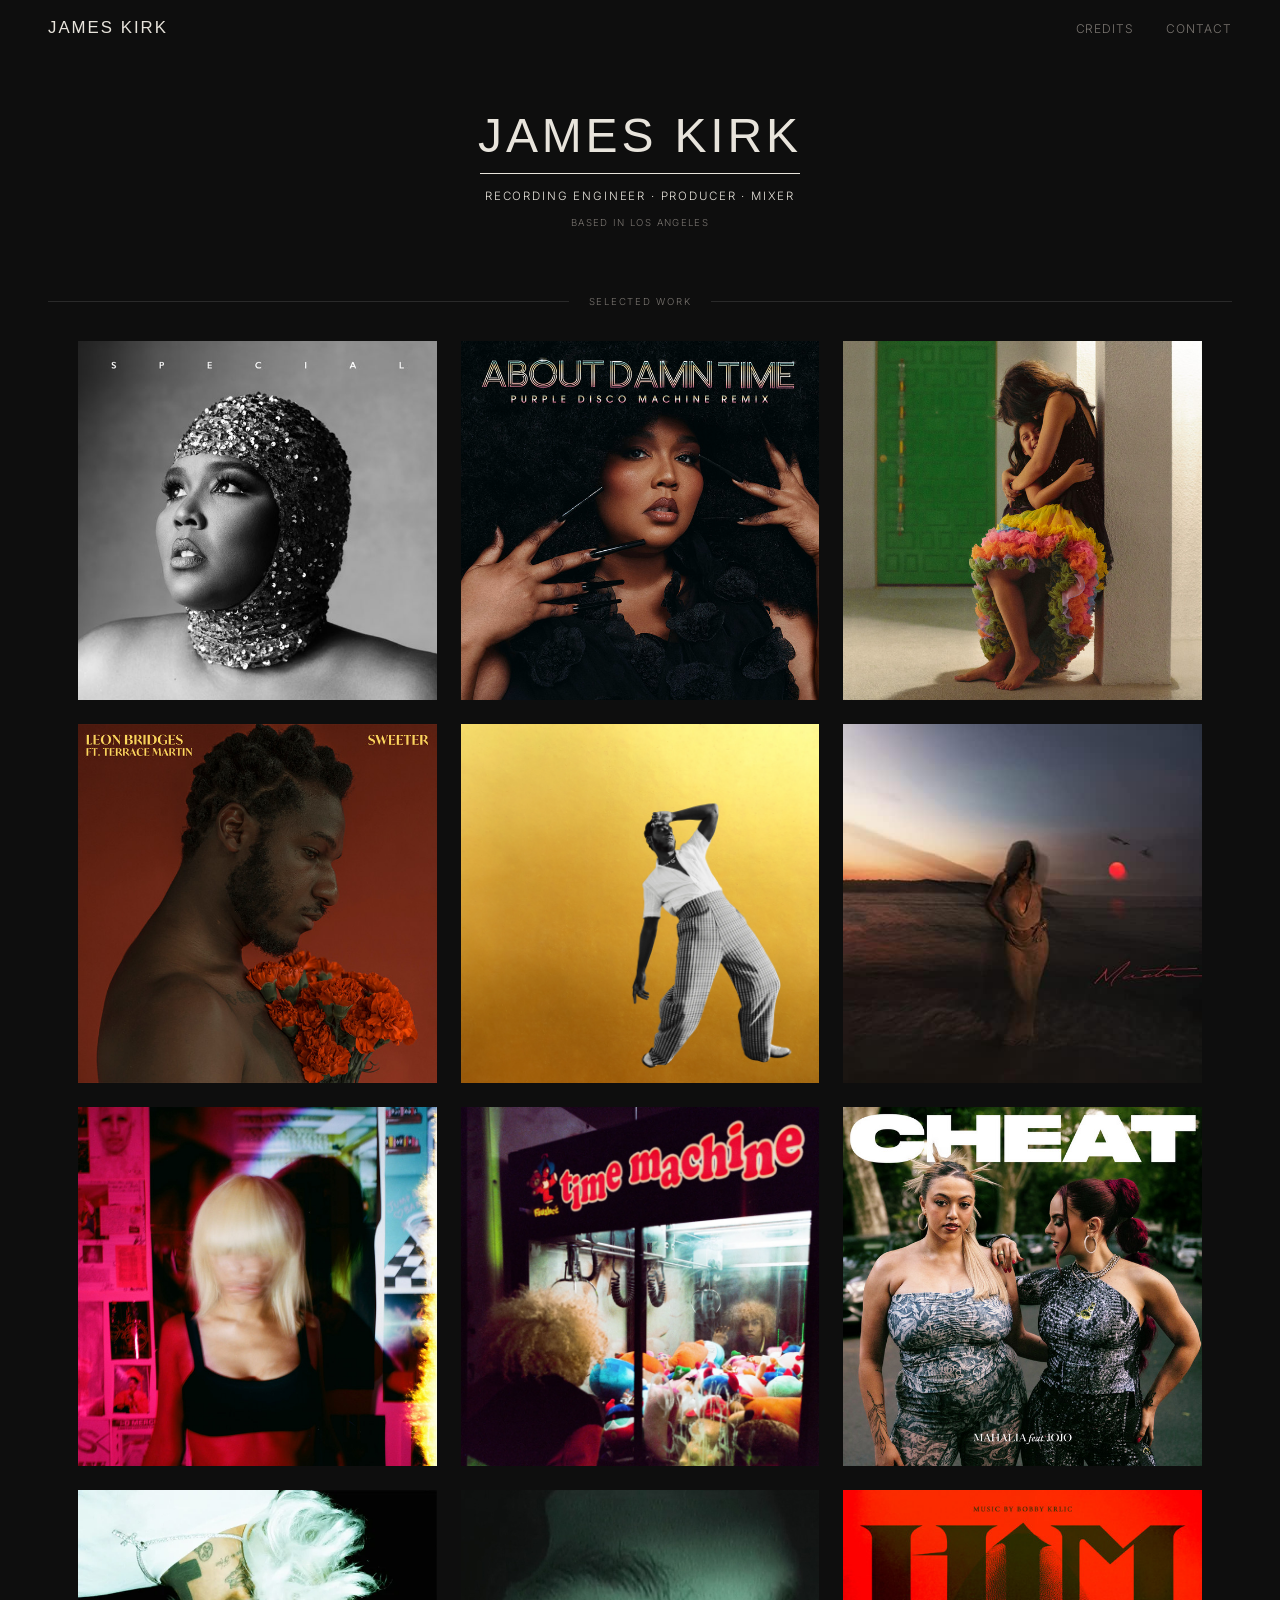
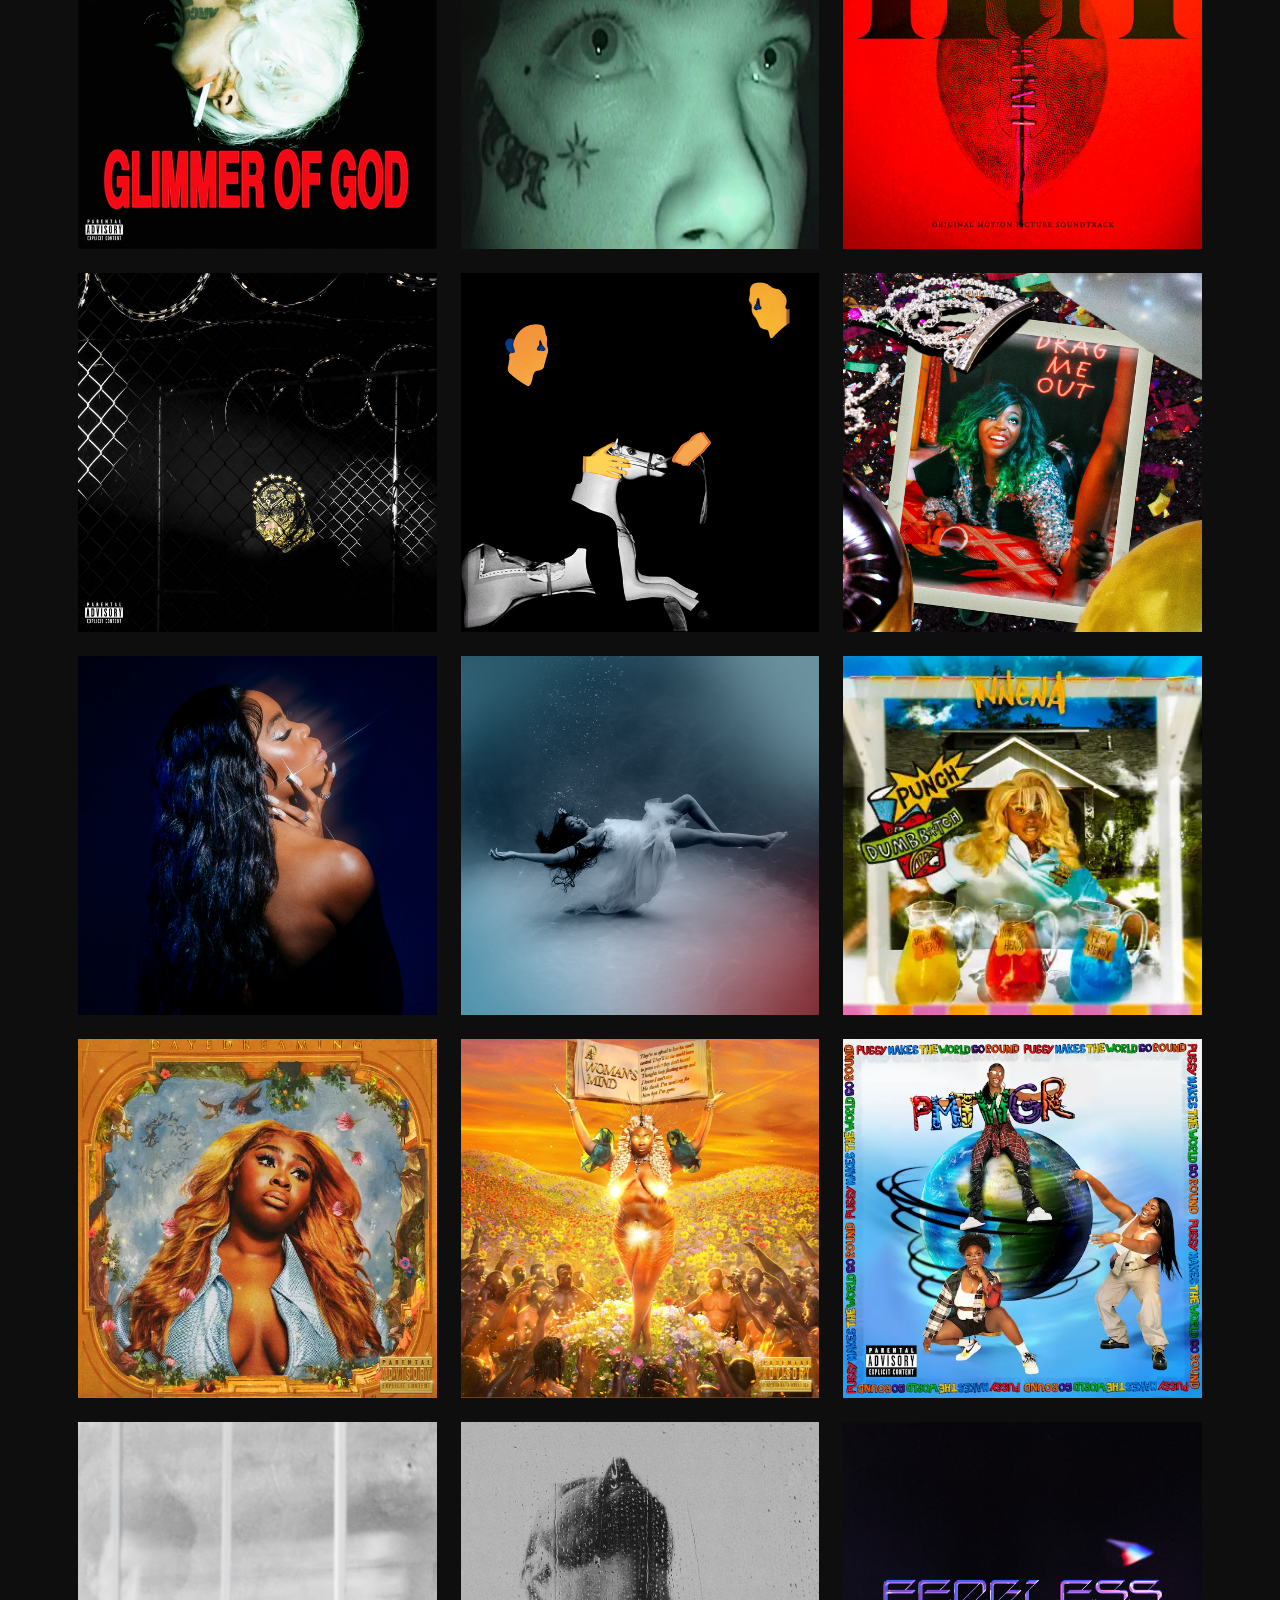
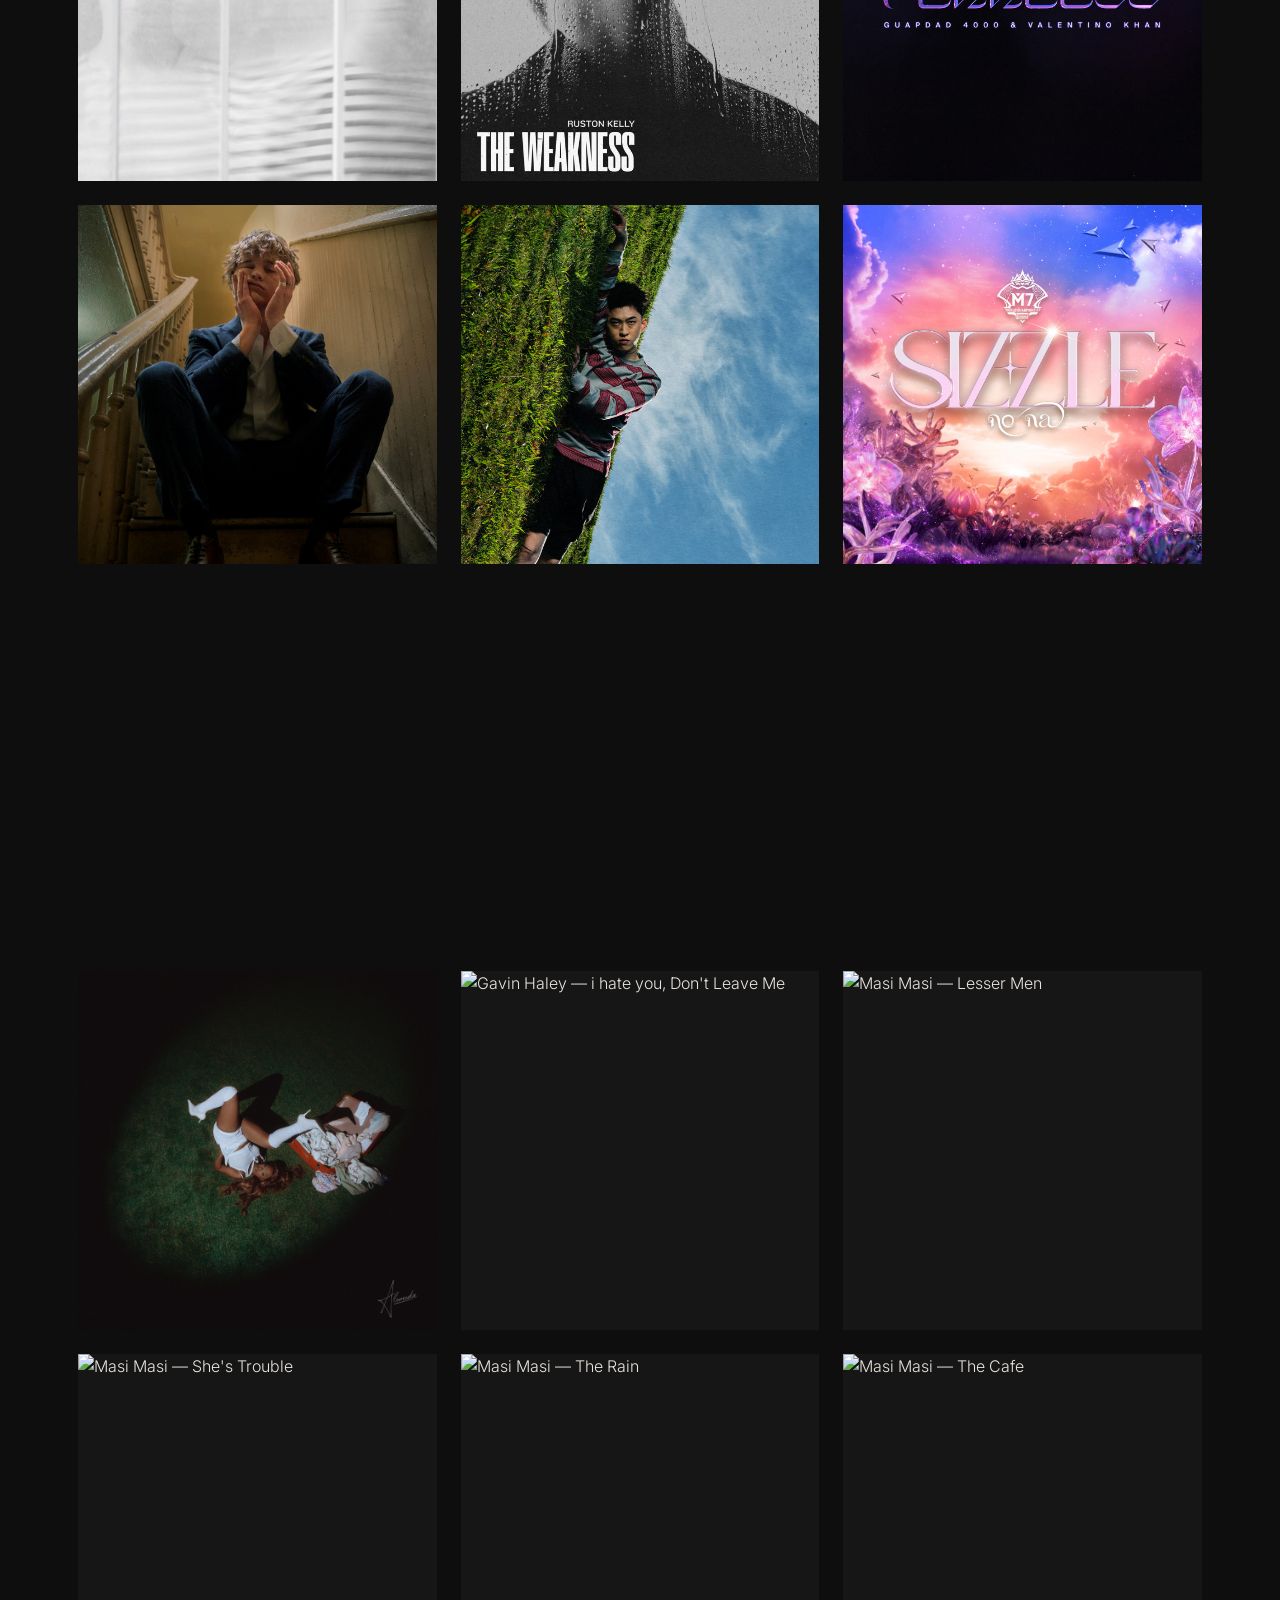
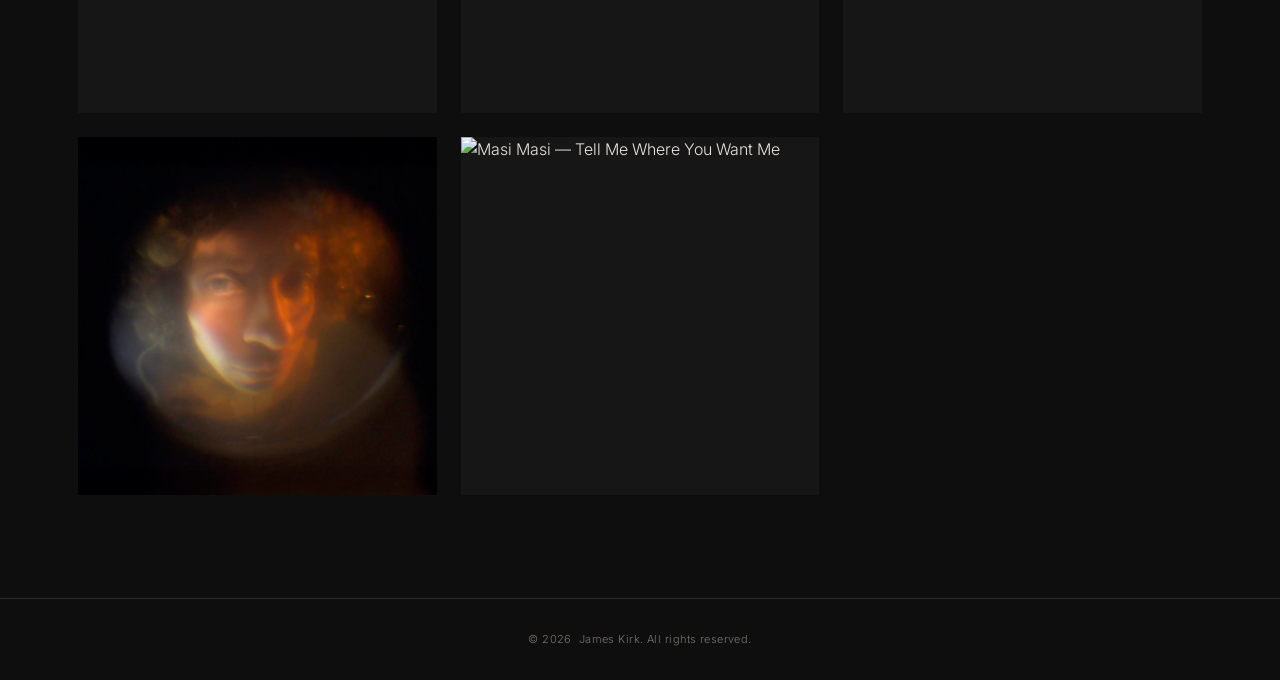
==== commit e139d4ae: "Add files via upload" ====
--- a/index.html
+++ b/index.html
@@ -218,8 +218,9 @@
     let cardIndex = 0;
 
     groups.forEach((group) => {
+      const isHintCard = cardIndex < 3;
       const card = document.createElement('article');
-      card.className = 'credit-card';
+      card.className = isHintCard ? 'credit-card flip-hint' : 'credit-card';
       card.setAttribute('role', 'listitem');
       card.style.transitionDelay = `${cardIndex * 40}ms`;
       cardIndex++;
@@ -266,7 +267,13 @@
 
       card.innerHTML = `
         <div class="credit-card__artwork-wrap">
-          ${artworkHtml}
+          ${isHintCard ? `<div class="flip-hint__inner">
+            <div class="flip-hint__front">${artworkHtml}</div>
+            <div class="flip-hint__back" aria-hidden="true">
+              <div class="flip-hint__back-art" style="background-image:url('${group.artworkSrc}')"></div>
+              <p class="tap-hint-back__text">Tap for more info</p>
+            </div>
+          </div>` : artworkHtml}
           <div class="credit-card__overlay">
             <div class="credit-card__overlay-inner">
               <p class="credit-card__artist">${group.artist}</p>
@@ -282,6 +289,7 @@
       // Click handler: always opens modal (desktop + mobile)
       card.addEventListener('click', (e) => {
         if (e.target.closest('.credit-card__spotify')) return;
+        document.body.classList.add('hints-dismissed');
         openModal({
           artist: group.artist,
           album: overlayLabel,
--- a/style.css
+++ b/style.css
@@ -242,6 +242,77 @@
     filter: none !important;
     transform: none !important;
   }
+
+  /* Card flip hint — perspective on artwork-wrap, inner rotates */
+  .flip-hint .credit-card__artwork-wrap {
+    perspective: 800px;
+    overflow: visible;
+  }
+
+  .flip-hint__inner {
+    position: absolute;
+    inset: 0;
+    transform-style: preserve-3d;
+    animation: card-flip 3.6s ease forwards;
+    animation-delay: 1.5s;
+  }
+
+  .flip-hint__front,
+  .flip-hint__back {
+    position: absolute;
+    inset: 0;
+    backface-visibility: hidden;
+    -webkit-backface-visibility: hidden;
+    overflow: hidden;
+  }
+
+  .flip-hint__front img {
+    width: 100%;
+    height: 100%;
+    object-fit: cover;
+    display: block;
+  }
+
+  .flip-hint__back {
+    transform: rotateY(180deg);
+    display: flex;
+    align-items: center;
+    justify-content: center;
+  }
+
+  .flip-hint__back-art {
+    position: absolute;
+    inset: 0;
+    background-size: cover;
+    background-position: center;
+    filter: blur(10px) brightness(0.35);
+    transform: scale(1.15);
+  }
+
+  .tap-hint-back__text {
+    position: relative;
+    z-index: 1;
+    font-family: var(--font-ui);
+    font-weight: 300;
+    font-size: 0.55rem;
+    letter-spacing: 0.2em;
+    text-transform: uppercase;
+    color: var(--color-text);
+    text-align: center;
+    padding: 0 0.5rem;
+  }
+
+  .hints-dismissed .flip-hint__inner {
+    animation: none;
+    transform: rotateY(0deg);
+  }
+}
+
+@keyframes card-flip {
+  0%   { transform: rotateY(0deg); }
+  22%  { transform: rotateY(180deg); }
+  78%  { transform: rotateY(180deg); }
+  100% { transform: rotateY(0deg); }
 }
 
 /* ============================================================
@@ -418,6 +489,7 @@
     height: 8px;
   }
 }
+
 
 /* ============================================================
    CONTACT PAGE
@@ -680,7 +752,7 @@
   font-family: var(--font-ui);
   font-weight: 300;
   font-size: 0.7rem;
-  color: var(--color-muted);
+  color: #b8b4ac;
   line-height: 1.9;
   letter-spacing: 0.02em;
   text-align: center;
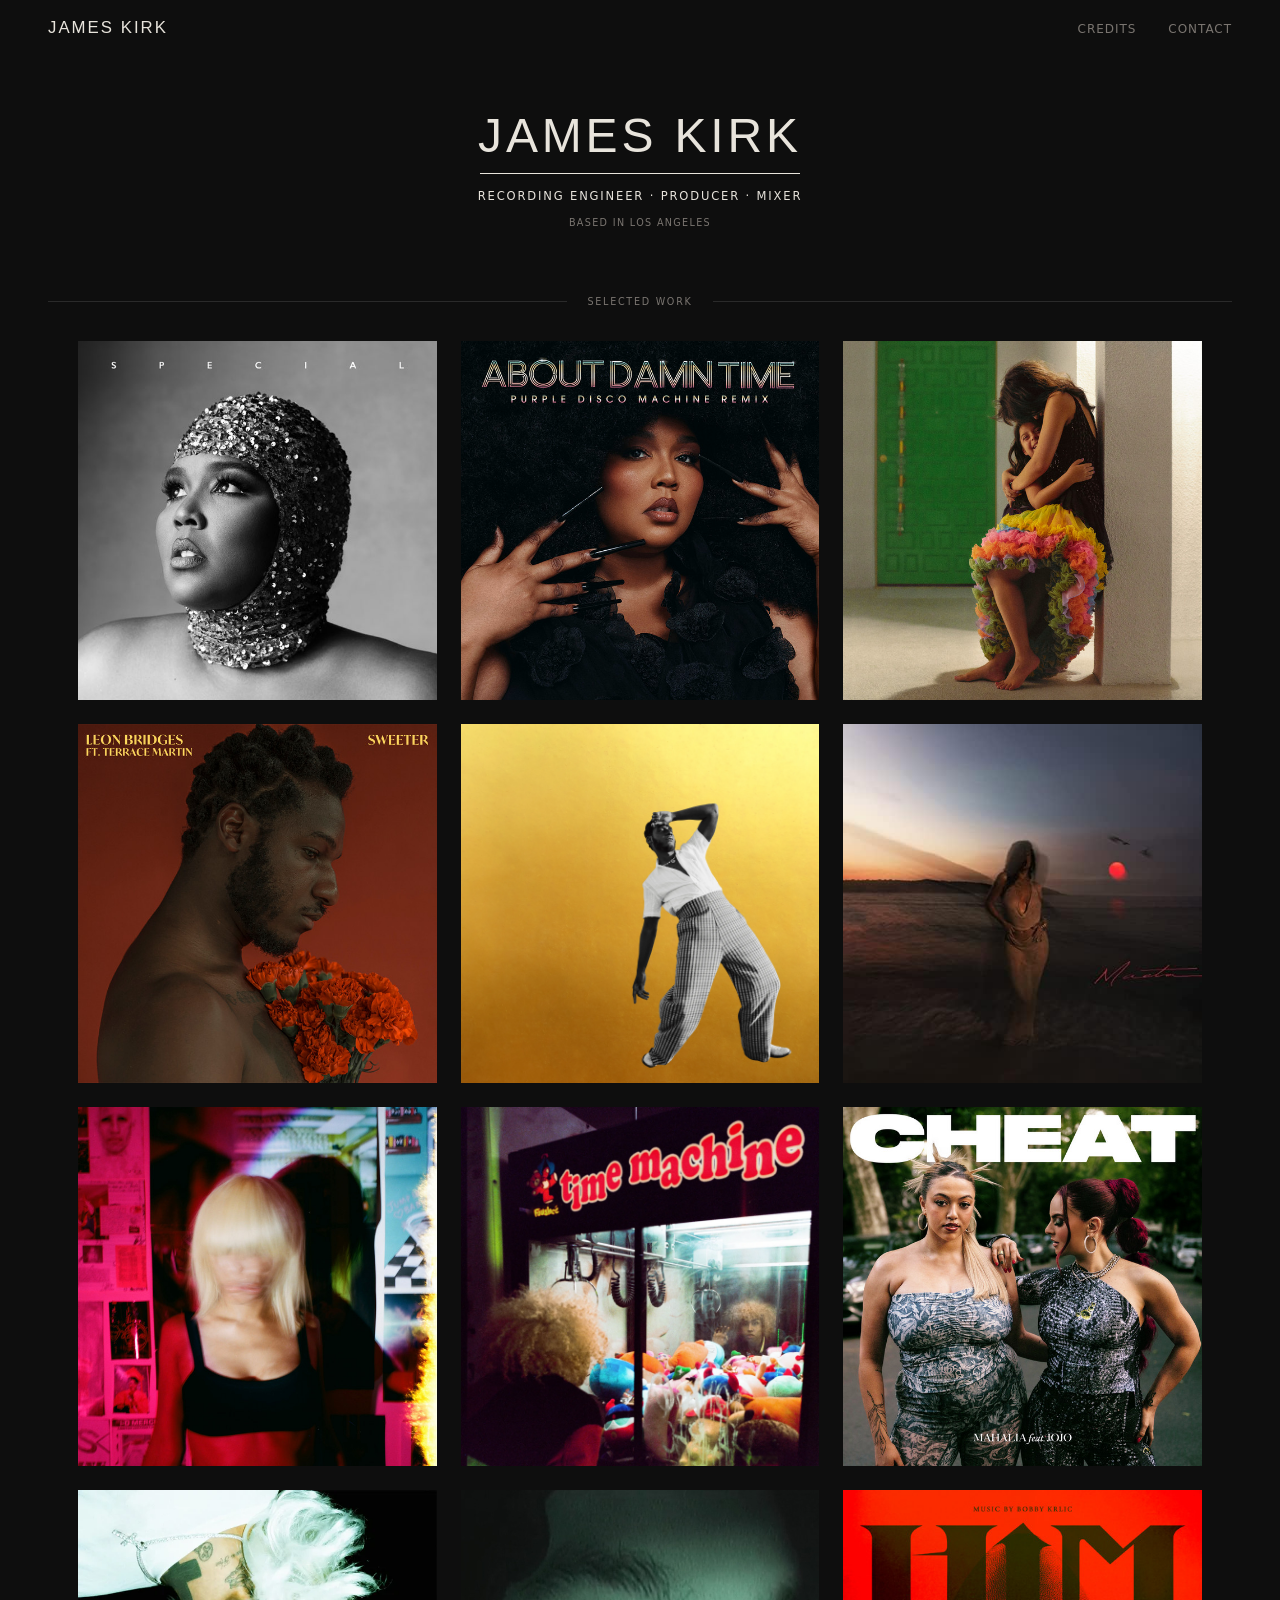
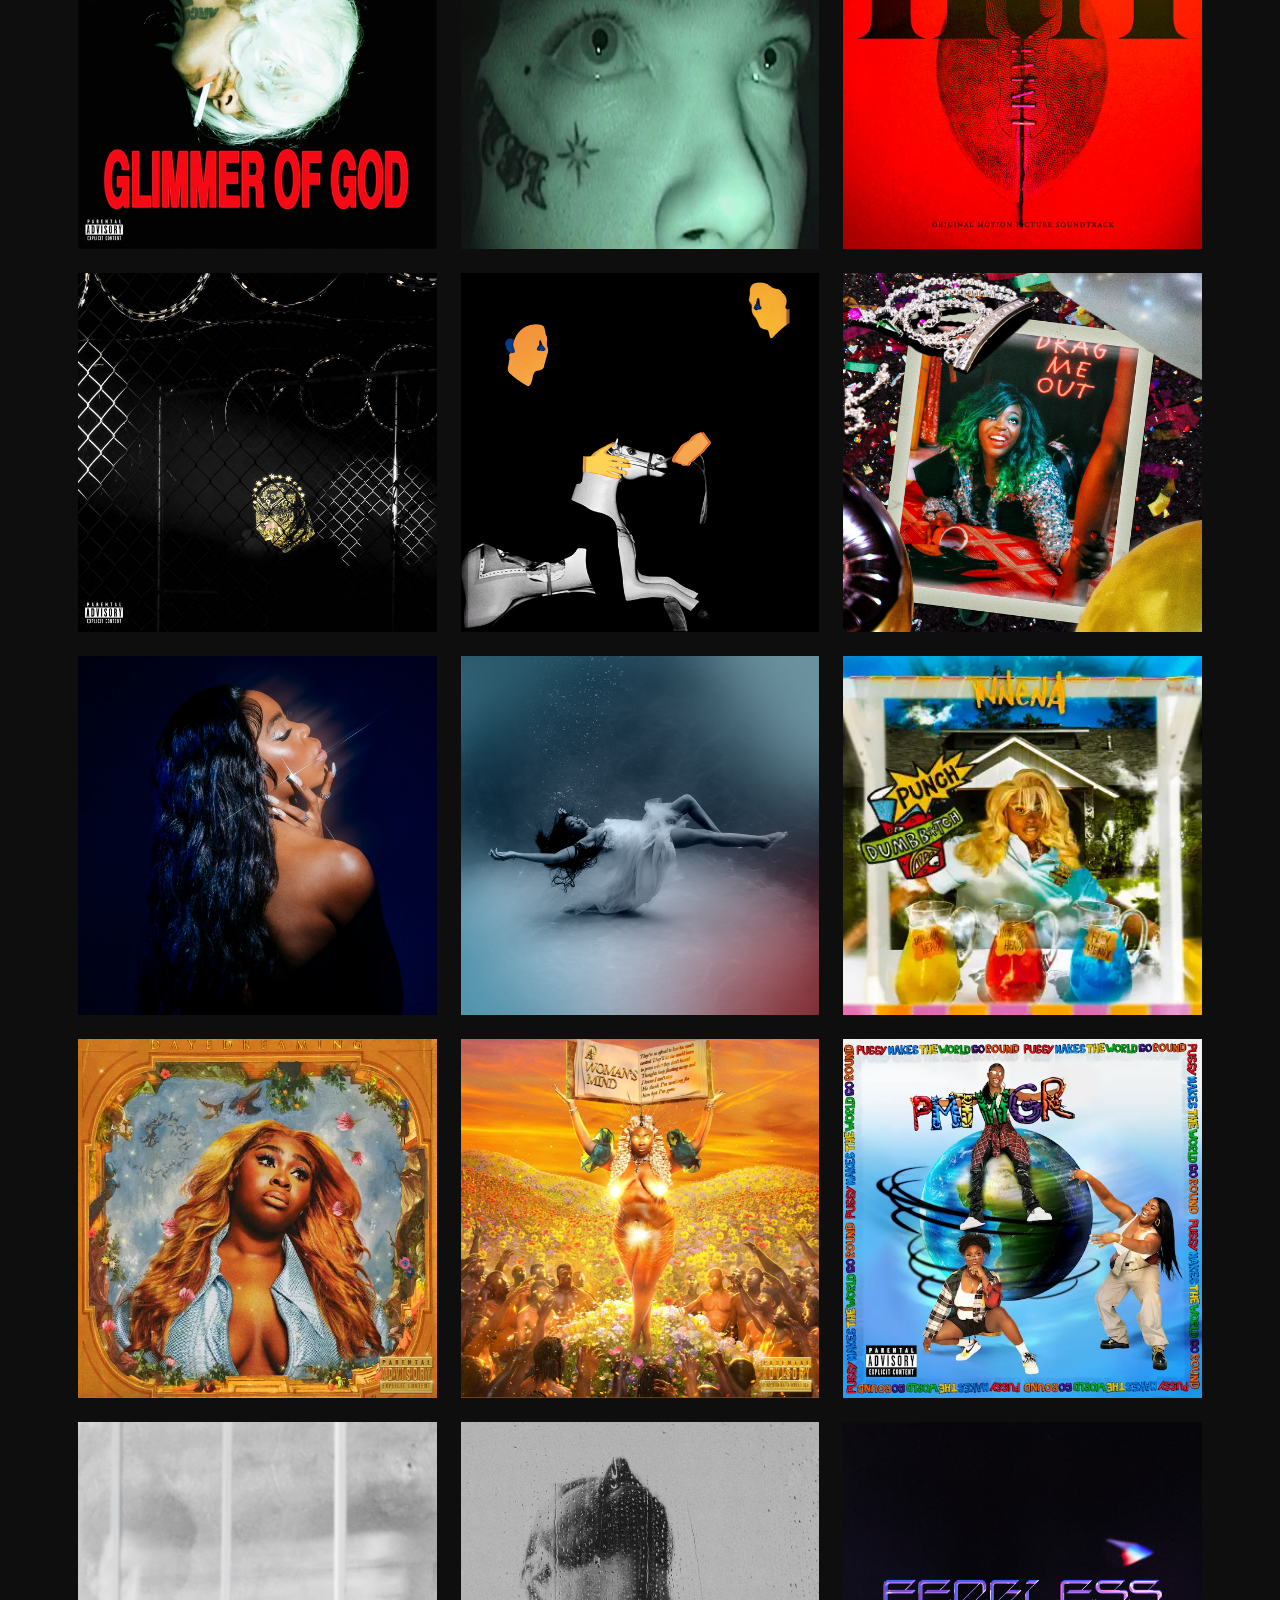
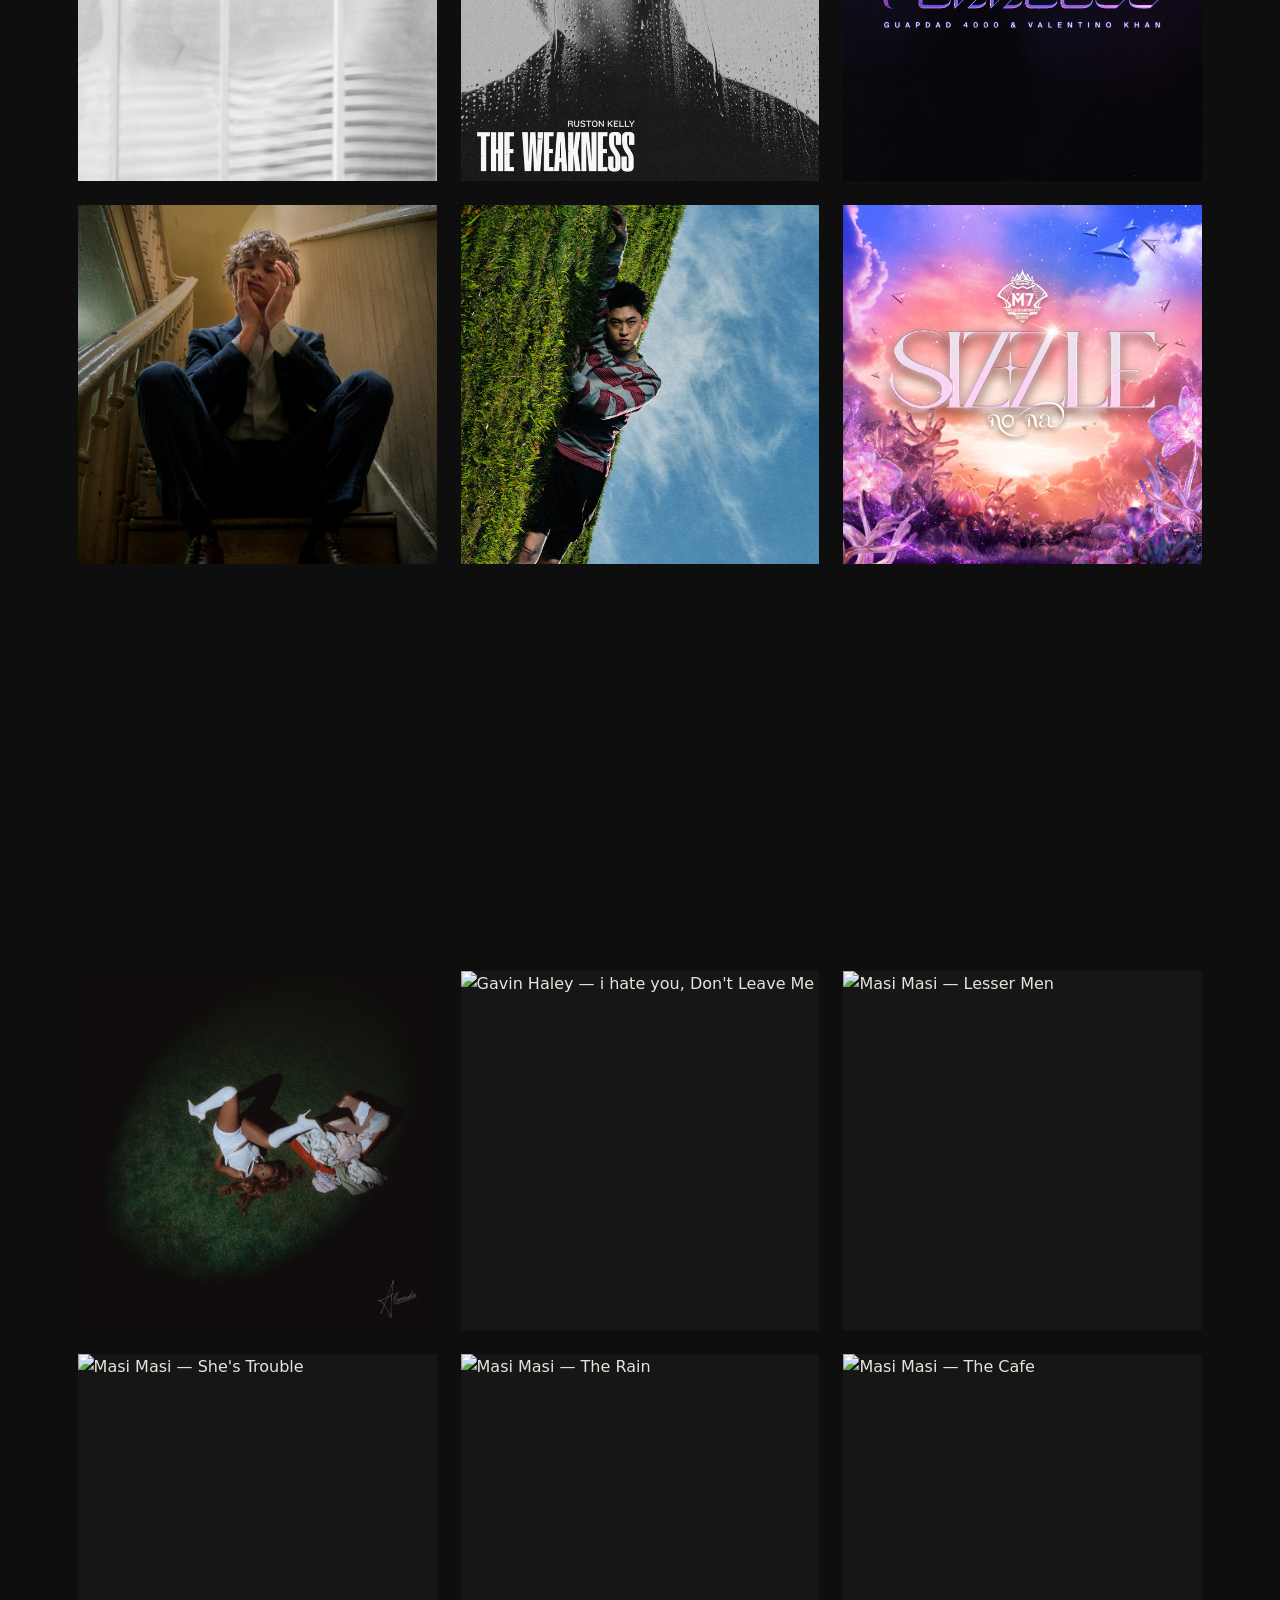
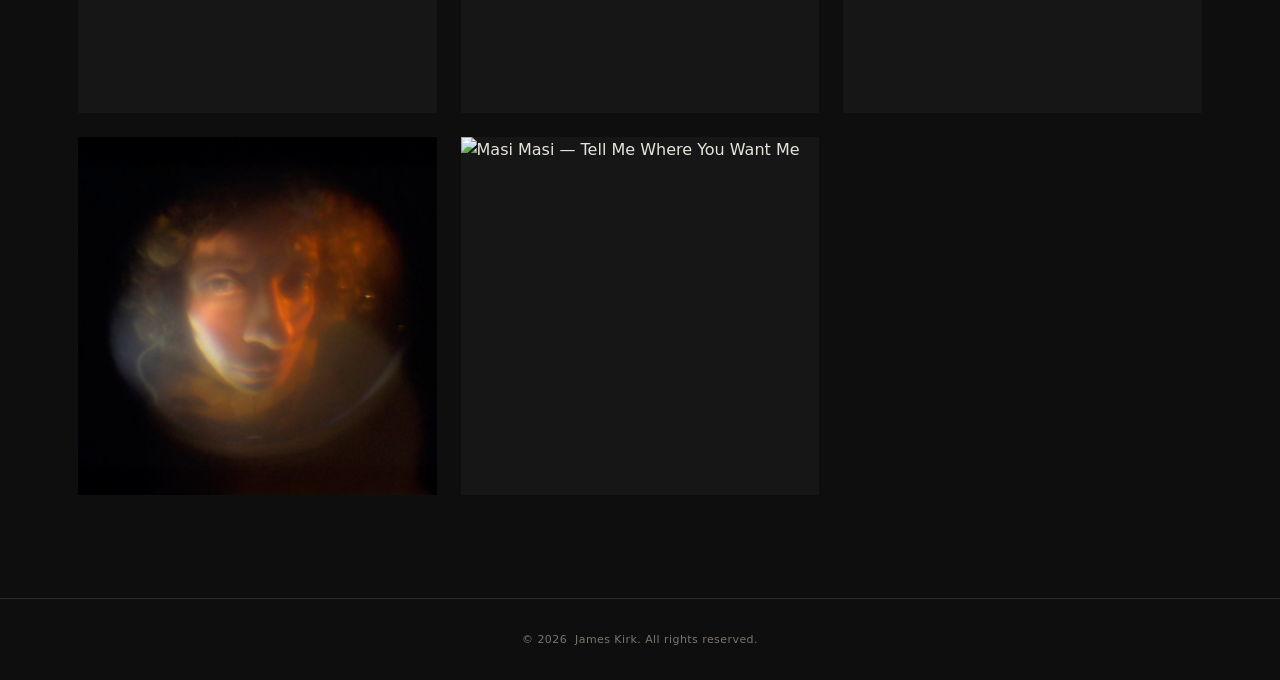
==== commit be6c3a57: "Add files via upload" ====
--- a/index.html
+++ b/index.html
@@ -20,6 +20,10 @@
   <meta name="twitter:card"        content="summary" />
   <meta name="twitter:title"       content="James Kirk — Recording Engineer, Producer &amp; Mixer" />
   <meta name="twitter:description" content="London-born Recording Engineer, Producer, and Mixer based in Los Angeles." />
+
+  <!-- Security headers (meta-deliverable subset; full set in _headers / vercel.json) -->
+  <meta http-equiv="Content-Security-Policy" content="default-src 'none'; script-src 'self'; style-src 'self' 'unsafe-inline' https://fonts.googleapis.com; font-src https://fonts.gstatic.com; img-src 'self'; base-uri 'self'; form-action 'none'" />
+  <meta name="referrer" content="strict-origin-when-cross-origin" />
 
   <!-- Preconnect to Google Fonts -->
   <link rel="preconnect" href="https://fonts.googleapis.com" />
@@ -191,242 +195,7 @@
   <!-- ======================================================
        SCRIPTS
        ====================================================== -->
-  <script type="module">
-    import { CREDITS } from './credits.js?v=4';
-
-    // ---- Group credits by artwork (same image = same album) ----
-    const groups = new Map();
-    CREDITS.forEach((credit, idx) => {
-      const key = credit.artworkSrc || `__solo__${idx}`;
-      if (!groups.has(key)) {
-        groups.set(key, {
-          artist: credit.artist,
-          album: credit.album,
-          artworkSrc: credit.artworkSrc,
-          year: credit.year,
-          spotifyUrl: credit.spotifyUrl || null,
-          songs: []
-        });
-      }
-      groups.get(key).songs.push({ title: credit.title, role: credit.role });
-    });
-
-    // ---- Render one card per group ----
-    const grid = document.getElementById('credits-grid');
-    const VISIBLE_SONGS = 5;
-    const SONG_LINE_PX = 0.6 * 1.9 * 16; // ~18.24px per song line
-    let cardIndex = 0;
-
-    groups.forEach((group) => {
-      const isHintCard = cardIndex < 3;
-      const card = document.createElement('article');
-      card.className = isHintCard ? 'credit-card flip-hint' : 'credit-card';
-      card.setAttribute('role', 'listitem');
-      card.style.transitionDelay = `${cardIndex * 40}ms`;
-      cardIndex++;
-
-      const roles = [...new Set(group.songs.flatMap(s => s.role.split(', ')))].join(' / ');
-      const uniqueTitles = group.songs.filter((s, i, arr) =>
-        arr.findIndex(x => x.title === s.title) === i
-      );
-      const isSingle = uniqueTitles.length === 1;
-
-      const artworkHtml = group.artworkSrc
-        ? `<img src="${group.artworkSrc}"
-               alt="${group.artist} — ${group.album}"
-               width="600" height="600" loading="lazy" />`
-        : `<div class="credit-card__artwork-placeholder"
-               role="img"
-               aria-label="${group.artist} — ${group.album} placeholder"></div>`;
-
-      const scrollDist = Math.max(0, (uniqueTitles.length - VISIBLE_SONGS) * SONG_LINE_PX);
-      const scrollDur  = Math.max(3, uniqueTitles.length * 0.9).toFixed(1);
-
-      const songListHtml = !isSingle
-        ? `<div class="credit-card__songs-wrap">
-             <ul class="credit-card__songs" style="--song-scroll-dist:${scrollDist.toFixed(1)}px;--song-scroll-dur:${scrollDur}s">
-               ${uniqueTitles.map(s => `<li class="credit-card__song">${s.title}</li>`).join('')}
-             </ul>
-           </div>`
-        : '';
-
-      const overlayLabel = isSingle ? group.songs[0].title : group.album;
-
-      const spotifyBtn = group.spotifyUrl
-        ? `<a class="credit-card__spotify"
-              href="${group.spotifyUrl}"
-              target="_blank"
-              rel="noopener noreferrer"
-              aria-label="Listen on Spotify"
-              onclick="event.stopPropagation()">
-             <svg viewBox="0 0 24 24" aria-hidden="true" focusable="false">
-               <path d="M12 0C5.373 0 0 5.373 0 12s5.373 12 12 12 12-5.373 12-12S18.627 0 12 0zm5.519 17.308a.75.75 0 01-1.032.25c-2.828-1.728-6.39-2.118-10.585-1.16a.75.75 0 11-.334-1.463c4.59-1.048 8.53-.597 11.7 1.342a.75.75 0 01.251 1.031zm1.473-3.276a.937.937 0 01-1.29.308c-3.236-1.99-8.167-2.566-11.99-1.405a.937.937 0 01-.543-1.794c4.37-1.325 9.8-.682 13.515 1.6a.937.937 0 01.308 1.29zm.127-3.408c-3.88-2.304-10.28-2.516-13.99-1.39a1.125 1.125 0 01-.652-2.152c4.252-1.29 11.32-1.04 15.789 1.608a1.125 1.125 0 01-1.147 1.934z"/>
-             </svg>
-           </a>`
-        : '';
-
-      card.innerHTML = `
-        <div class="credit-card__artwork-wrap">
-          ${isHintCard ? `<div class="flip-hint__inner">
-            <div class="flip-hint__front">${artworkHtml}</div>
-            <div class="flip-hint__back" aria-hidden="true">
-              <div class="flip-hint__back-art" style="background-image:url('${group.artworkSrc}')"></div>
-              <p class="tap-hint-back__text">Tap for more info</p>
-            </div>
-          </div>` : artworkHtml}
-          <div class="credit-card__overlay">
-            <div class="credit-card__overlay-inner">
-              <p class="credit-card__artist">${group.artist}</p>
-              <p class="credit-card__album">${overlayLabel}</p>
-              <p class="credit-card__role">${roles}</p>
-              ${songListHtml}
-            </div>
-            ${spotifyBtn}
-          </div>
-        </div>
-      `;
-
-      // Click handler: always opens modal (desktop + mobile)
-      card.addEventListener('click', (e) => {
-        if (e.target.closest('.credit-card__spotify')) return;
-        document.body.classList.add('hints-dismissed');
-        openModal({
-          artist: group.artist,
-          album: overlayLabel,
-          role: roles,
-          artworkSrc: group.artworkSrc,
-          spotifyUrl: group.spotifyUrl,
-          songs: isSingle ? [] : uniqueTitles
-        });
-      });
-
-      grid.appendChild(card);
-    });
-
-
-    // ---- Mobile modal logic ----
-    const modal = document.getElementById('credit-modal');
-    const modalArt = document.getElementById('modal-art');
-    const modalArtist = document.getElementById('modal-artist');
-    const modalAlbum = document.getElementById('modal-album');
-    const modalRole = document.getElementById('modal-role');
-    const modalSpotifyWrap = document.getElementById('modal-spotify-wrap');
-
-    const modalSongsWrap = document.getElementById('modal-songs-wrap');
-    const modalSongs = document.getElementById('modal-songs');
-
-    function openModal({ artist, album, role, artworkSrc, spotifyUrl, songs }) {
-      modalArt.style.backgroundImage = artworkSrc ? `url("${artworkSrc}")` : 'none';
-      modalArtist.textContent = artist;
-      modalAlbum.textContent = album;
-      modalRole.textContent = role;
-      if (songs && songs.length > 0) {
-        // Determine primary role (most common across songs)
-        const roleCounts = {};
-        songs.forEach(s => { roleCounts[s.role] = (roleCounts[s.role] || 0) + 1; });
-        const primaryRole = Object.keys(roleCounts).reduce((a, b) => roleCounts[a] >= roleCounts[b] ? a : b);
-        const primaryTokens = new Set(primaryRole.split(', '));
-
-        modalSongs.innerHTML = songs.map(s => {
-          const extras = s.role.split(', ').filter(t => !primaryTokens.has(t));
-          const badge = extras.length
-            ? ` <span class="credit-modal__song-badge">— ${extras.join(', ')}</span>`
-            : '';
-          return `<li class="credit-modal__song">${s.title}${badge}</li>`;
-        }).join('');
-        modalSongsWrap.style.display = 'block';
-        modalSongsWrap.scrollTop = 0;
-        modalSongsWrap.classList.remove('is-scrolled-end');
-        // Double-rAF ensures layout is complete before measuring overflow
-        requestAnimationFrame(() => requestAnimationFrame(() => {
-          if (modalSongsWrap.scrollHeight <= modalSongsWrap.clientHeight + 2) {
-            modalSongsWrap.classList.add('is-scrolled-end');
-          }
-        }));
-      } else {
-        modalSongs.innerHTML = '';
-        modalSongsWrap.style.display = 'none';
-      }
-      modalSpotifyWrap.innerHTML = spotifyUrl
-        ? `<a class="credit-modal__spotify"
-              href="${spotifyUrl}"
-              target="_blank"
-              rel="noopener noreferrer"
-              aria-label="Listen on Spotify">
-             <svg viewBox="0 0 24 24" aria-hidden="true" focusable="false">
-               <path d="M12 0C5.373 0 0 5.373 0 12s5.373 12 12 12 12-5.373 12-12S18.627 0 12 0zm5.519 17.308a.75.75 0 01-1.032.25c-2.828-1.728-6.39-2.118-10.585-1.16a.75.75 0 11-.334-1.463c4.59-1.048 8.53-.597 11.7 1.342a.75.75 0 01.251 1.031zm1.473-3.276a.937.937 0 01-1.29.308c-3.236-1.99-8.167-2.566-11.99-1.405a.937.937 0 01-.543-1.794c4.37-1.325 9.8-.682 13.515 1.6a.937.937 0 01.308 1.29zm.127-3.408c-3.88-2.304-10.28-2.516-13.99-1.39a1.125 1.125 0 01-.652-2.152c4.252-1.29 11.32-1.04 15.789 1.608a1.125 1.125 0 01-1.147 1.934z"/>
-             </svg>
-             <span>Listen on Spotify</span>
-           </a>`
-        : '';
-      modal.classList.add('is-open');
-      modal.setAttribute('aria-hidden', 'false');
-      document.body.style.overflow = 'hidden';
-    }
-
-    function closeModal() {
-      modal.classList.remove('is-open');
-      modal.setAttribute('aria-hidden', 'true');
-      document.body.style.overflow = '';
-    }
-
-    modal.addEventListener('click', (e) => {
-      if (e.target.closest('[data-modal-close]')) closeModal();
-    });
-
-    document.addEventListener('keydown', (e) => {
-      if (e.key === 'Escape' && modal.classList.contains('is-open')) closeModal();
-    });
-
-    // Fade out scroll hint when list is fully scrolled
-    modalSongsWrap.addEventListener('scroll', () => {
-      const atEnd = modalSongsWrap.scrollHeight - modalSongsWrap.scrollTop <= modalSongsWrap.clientHeight + 2;
-      modalSongsWrap.classList.toggle('is-scrolled-end', atEnd);
-    });
-
-    // ---- IntersectionObserver fade-in ----
-    const observer = new IntersectionObserver(
-      (entries) => {
-        entries.forEach((entry) => {
-          if (entry.isIntersecting) {
-            entry.target.classList.add('is-visible');
-            observer.unobserve(entry.target);
-          }
-        });
-      },
-      { threshold: 0.1, rootMargin: '0px 0px -40px 0px' }
-    );
-
-    document.querySelectorAll('.credit-card').forEach((card) => {
-      observer.observe(card);
-    });
-
-    // ---- Sticky nav: hide on scroll down, show on scroll up ----
-    const nav = document.getElementById('site-nav');
-    let lastY = 0;
-    let ticking = false;
-
-    window.addEventListener('scroll', () => {
-      if (!ticking) {
-        requestAnimationFrame(() => {
-          const y = window.scrollY;
-          if (y > lastY && y > 80) {
-            nav.classList.add('nav--hidden');
-          } else {
-            nav.classList.remove('nav--hidden');
-          }
-          nav.classList.toggle('nav--scrolled', y > 20);
-          lastY = y;
-          ticking = false;
-        });
-        ticking = true;
-      }
-    }, { passive: true });
-
-    // ---- Footer year ----
-    document.getElementById('footer-year').textContent =
-      '\u00A9\u00A0' + new Date().getFullYear();
-  </script>
+  <script type="module" src="main.js?v=5"></script>
 
 </body>
 </html>
--- a/style.css
+++ b/style.css
@@ -69,7 +69,7 @@
   justify-content: space-between;
   padding: 0 clamp(1.25rem, 5vw, 3rem);
   background: transparent;
-  transition: transform 0.3s ease, background 0.3s ease;
+  transition: transform 0.3s ease, background 0.4s ease, backdrop-filter 0.4s ease;
   will-change: transform;
 }
 
@@ -78,10 +78,10 @@
 }
 
 .site-nav.nav--scrolled {
-  background: rgba(14, 14, 14, 0.92);
-  backdrop-filter: blur(12px);
-  -webkit-backdrop-filter: blur(12px);
-  border-bottom: 1px solid var(--color-border);
+  background: rgba(14, 14, 14, 0.45);
+  backdrop-filter: blur(28px) saturate(160%);
+  -webkit-backdrop-filter: blur(28px) saturate(160%);
+  border-bottom: 1px solid rgba(255, 255, 255, 0.06);
 }
 
 .nav__name {
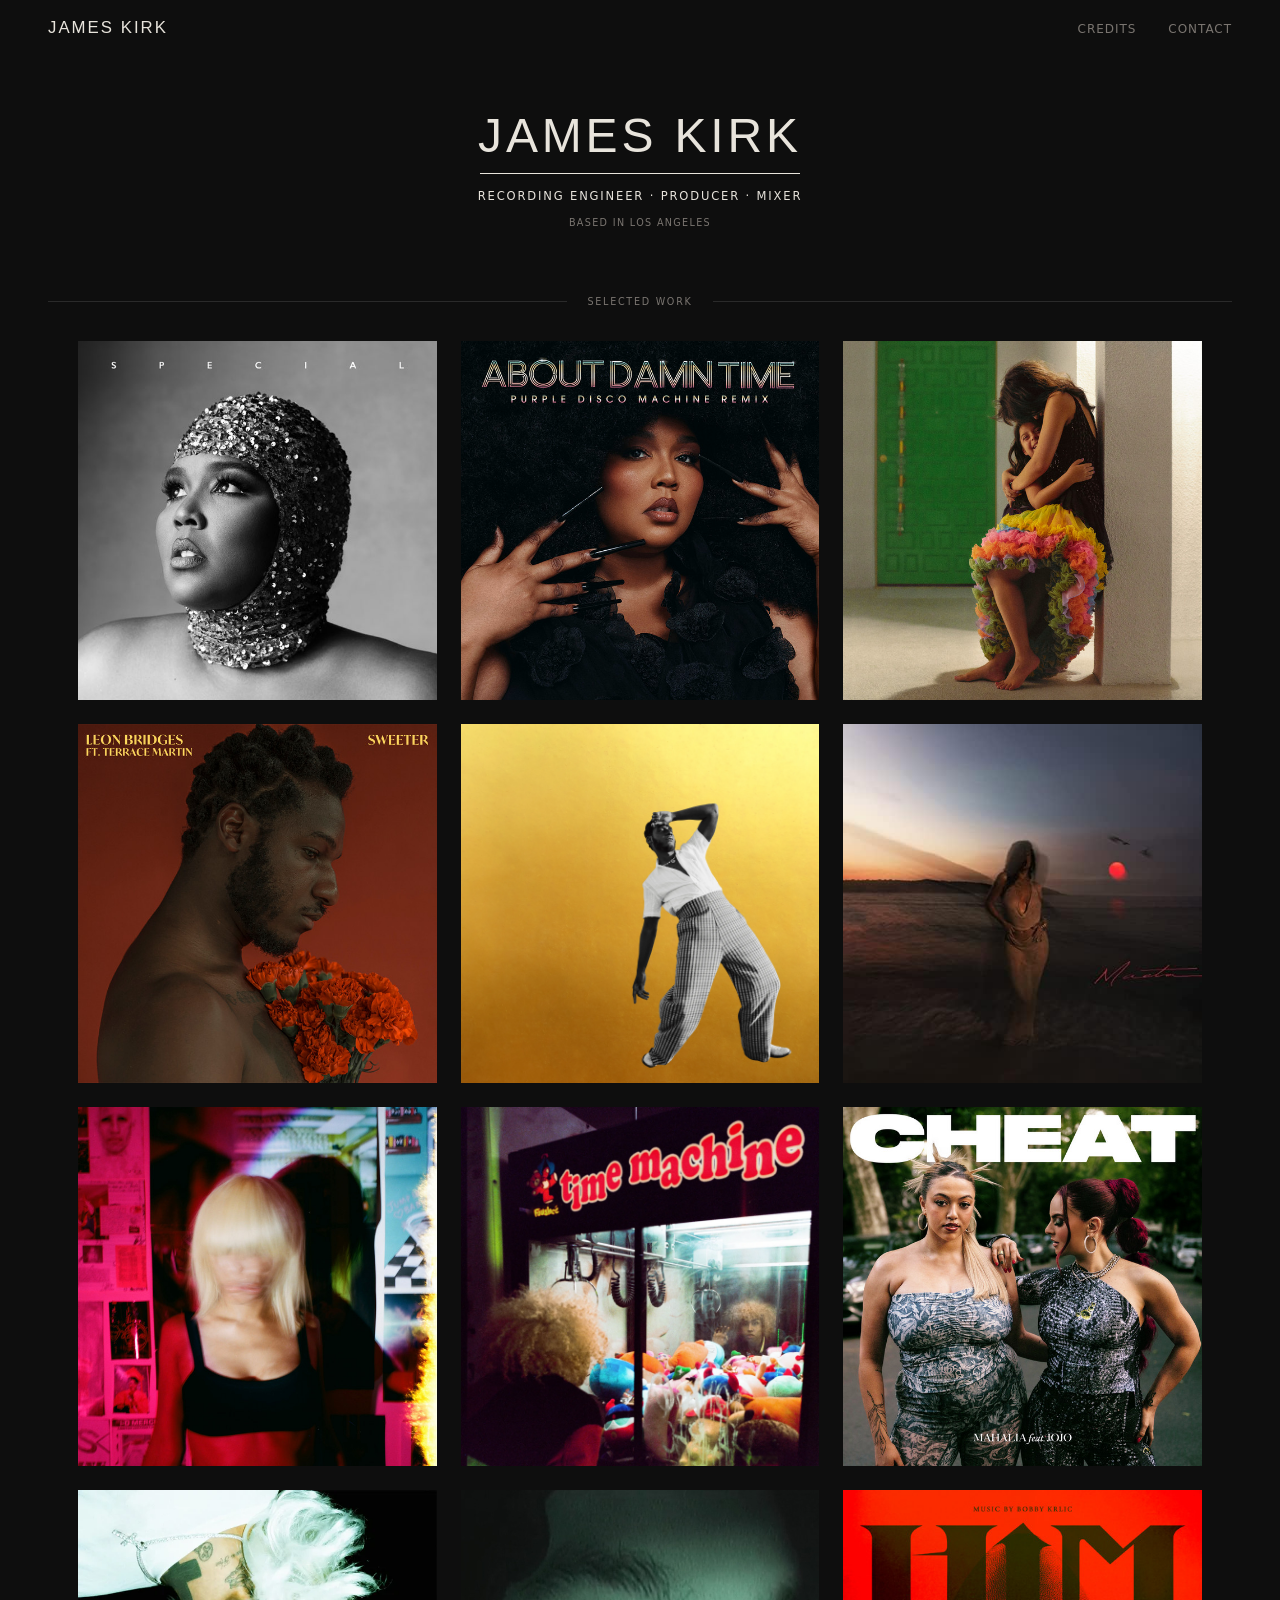
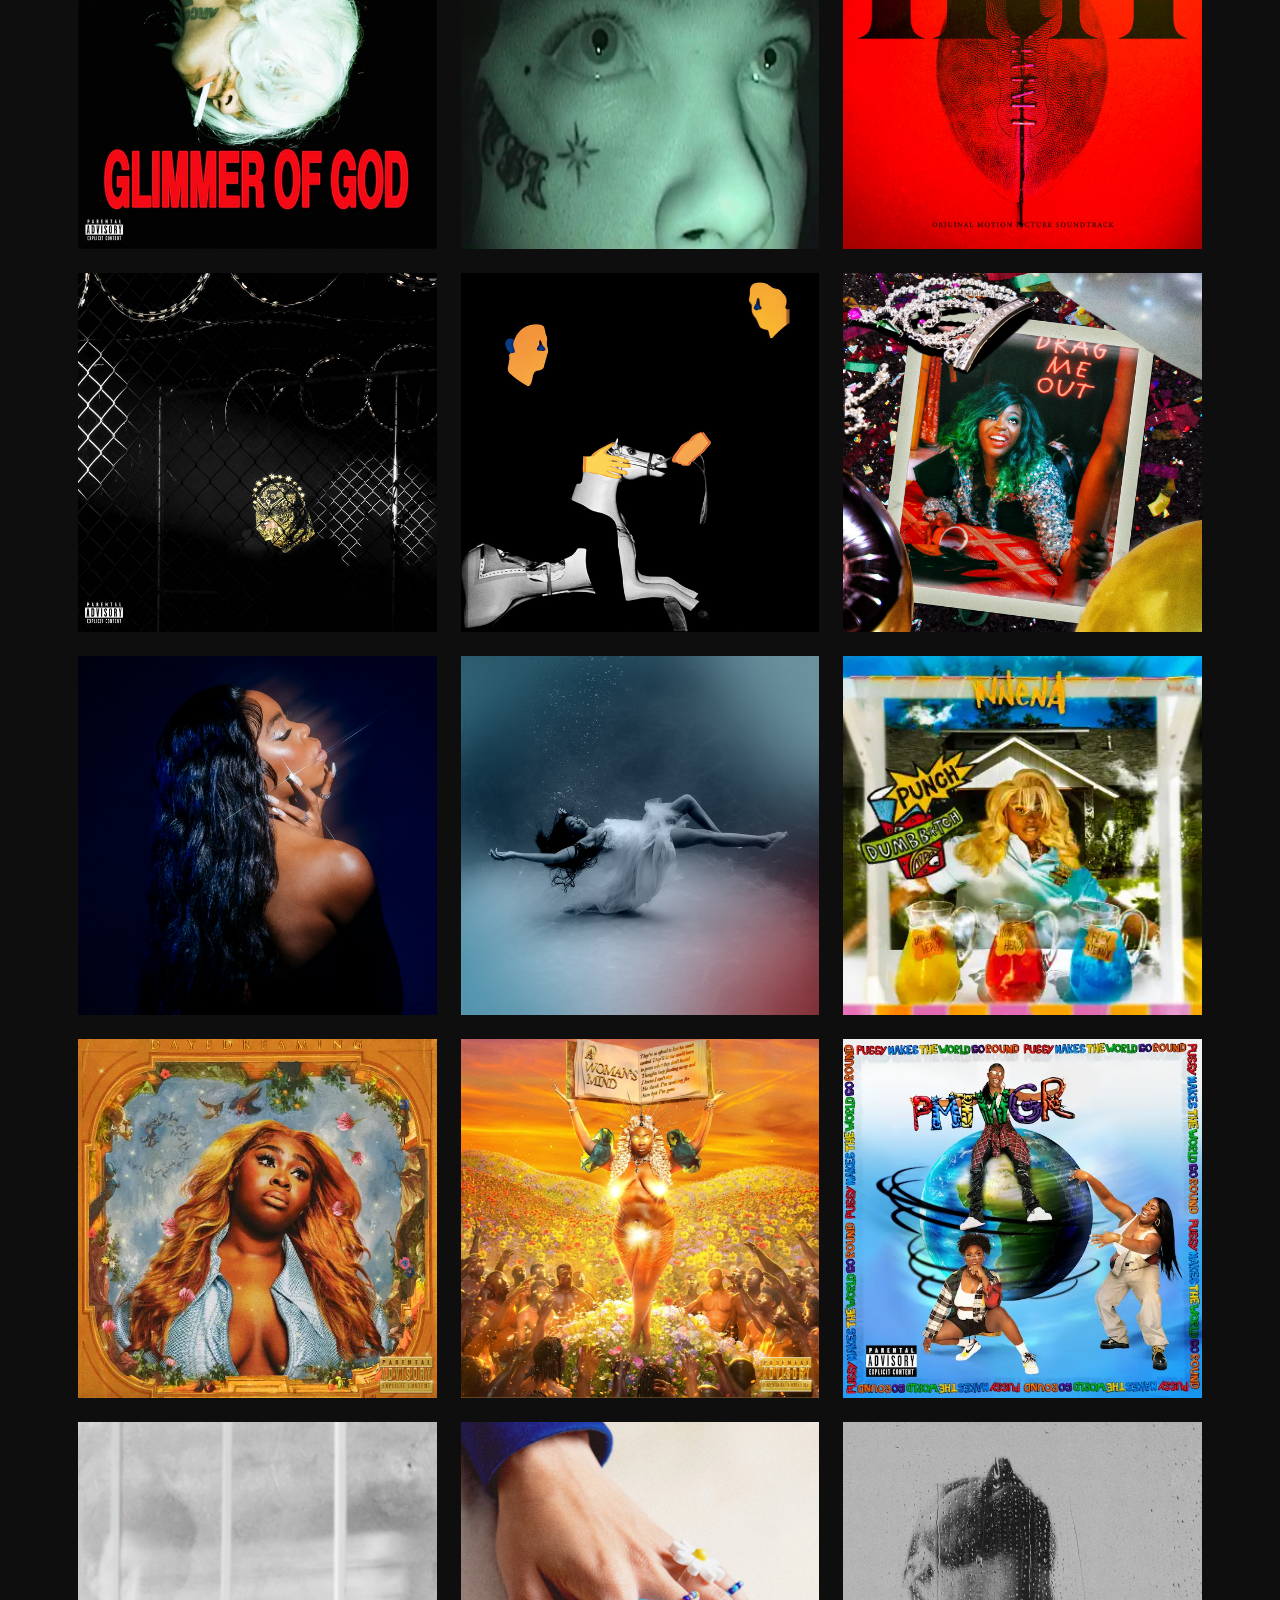
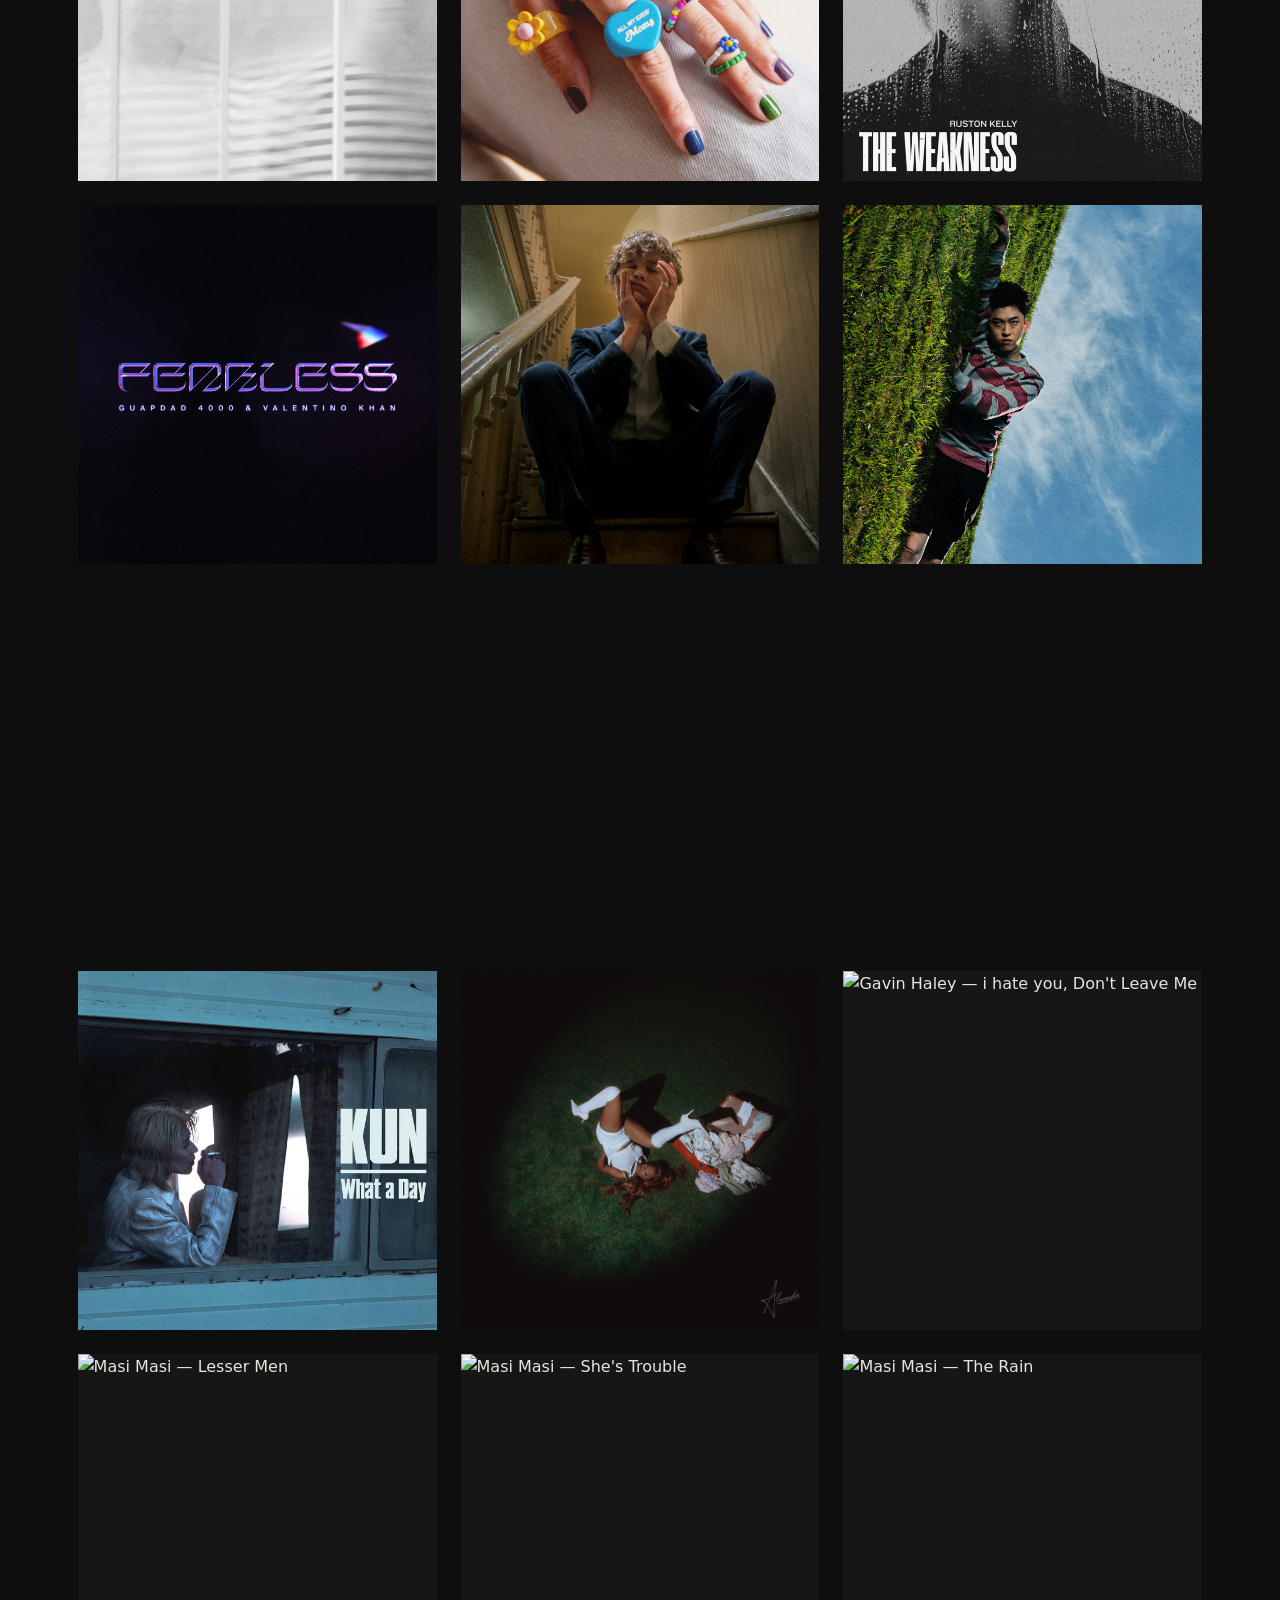
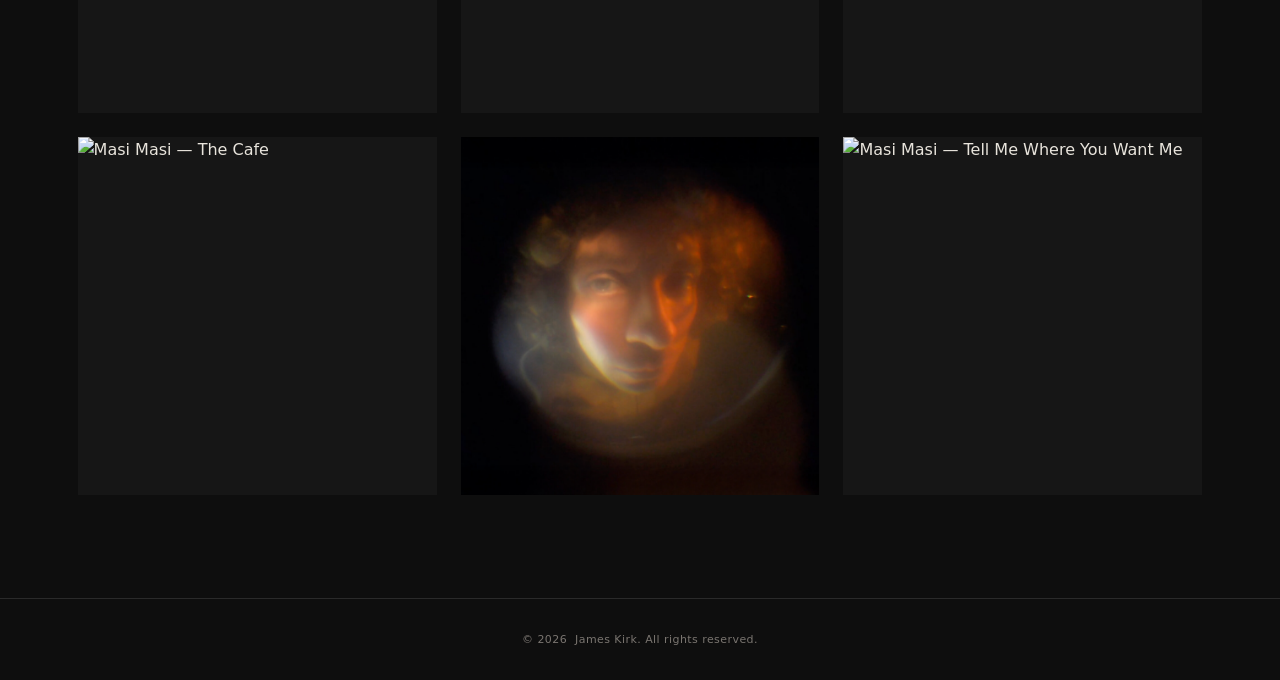
==== commit b491e783: "Add files via upload" ====
--- a/index.html
+++ b/index.html
@@ -4,7 +4,7 @@
   <meta charset="UTF-8" />
   <meta name="viewport" content="width=device-width, initial-scale=1.0" />
   <title>James Kirk — Recording Engineer, Producer &amp; Mixer | Los Angeles</title>
-  <meta name="description" content="James Kirk is a London-born Recording Engineer, Producer, and Mixer based in Los Angeles. Freelance credits spanning indie, R&amp;B, alternative, and pop." />
+  <meta name="description" content="LA-based Recording Engineer, Producer &amp; Mixer. Credits include Lizzo, Leon Bridges, MGMT, Camila Cabello, Jean Dawson and more." />
 
   <!-- Canonical -->
   <link rel="canonical" href="https://www.jamesgkirk.com/" />
--- a/style.css
+++ b/style.css
@@ -832,6 +832,12 @@
   border-color: var(--color-accent);
 }
 
+@media (max-width: 768px) {
+  .credit-modal__art {
+    filter: blur(11px) brightness(0.39) saturate(1.15);
+  }
+}
+
 @media (prefers-reduced-motion: reduce) {
   .credit-modal__backdrop,
   .credit-modal__panel {
